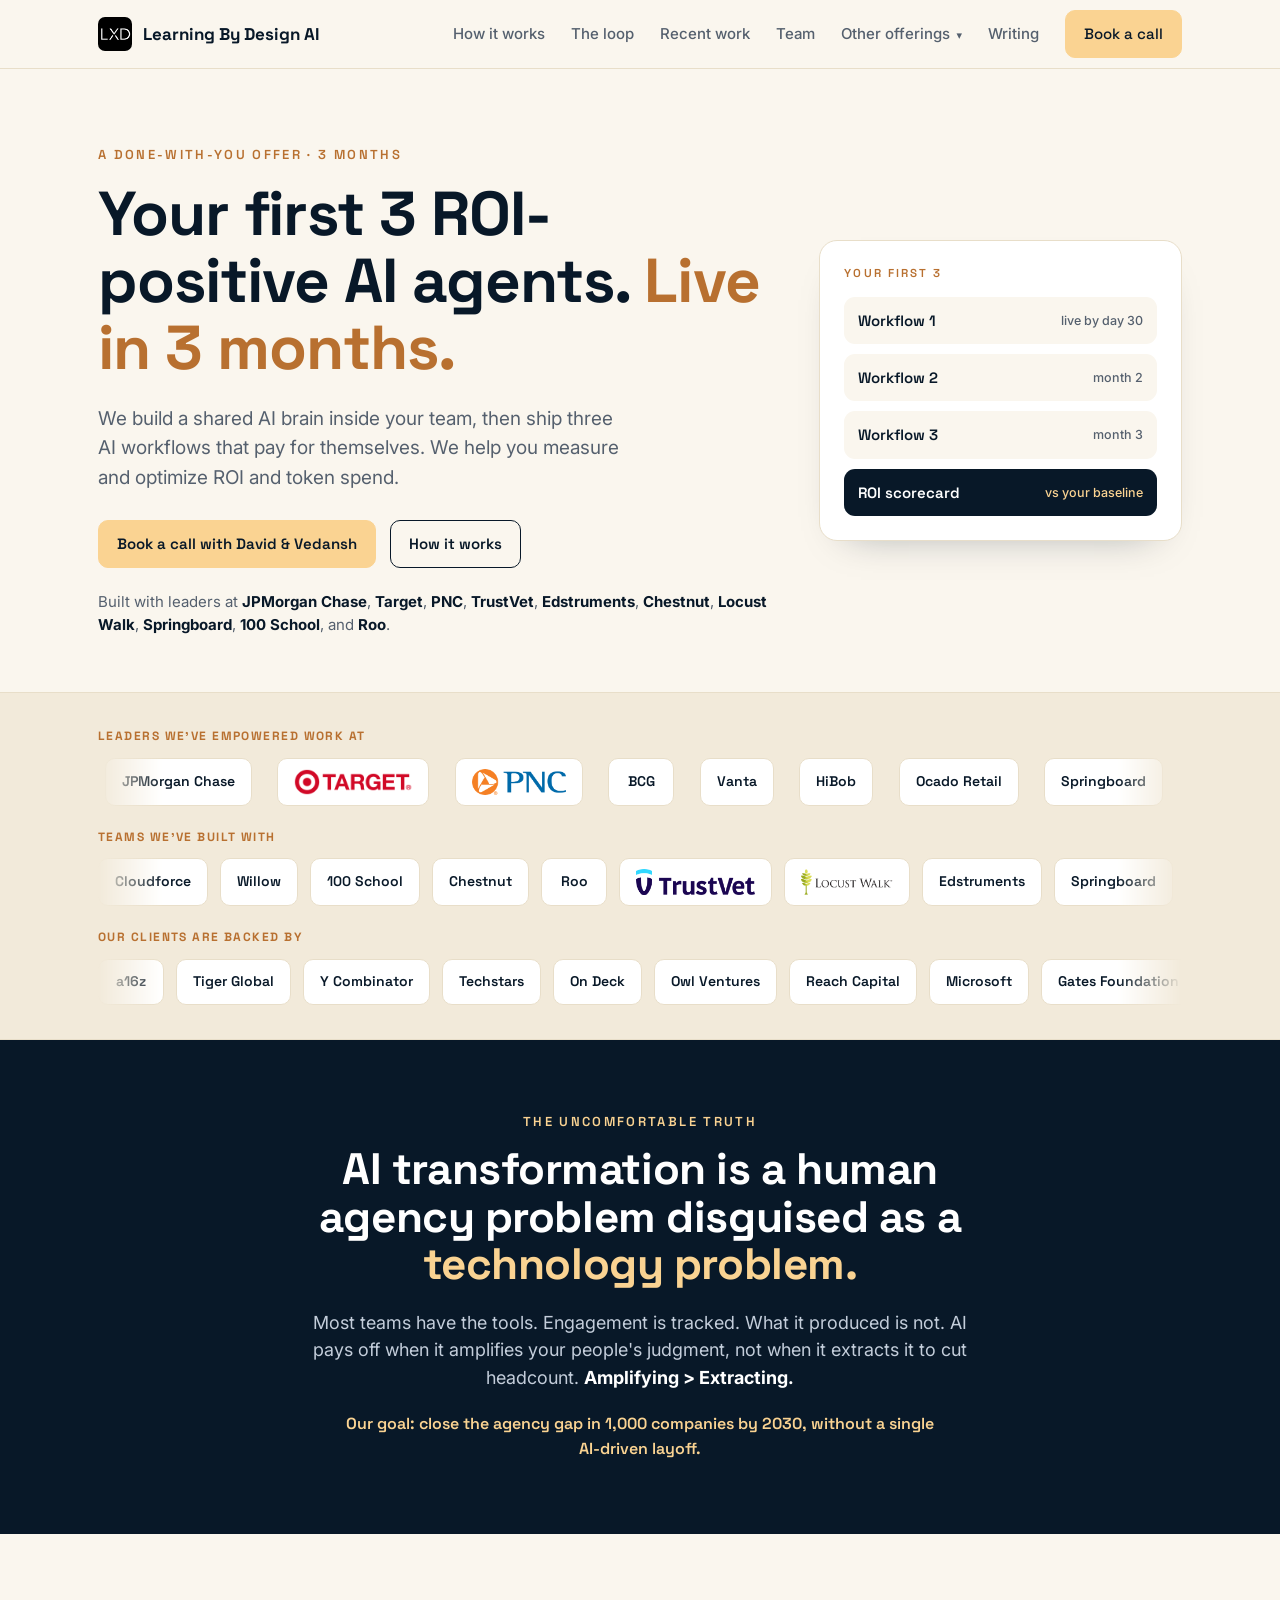
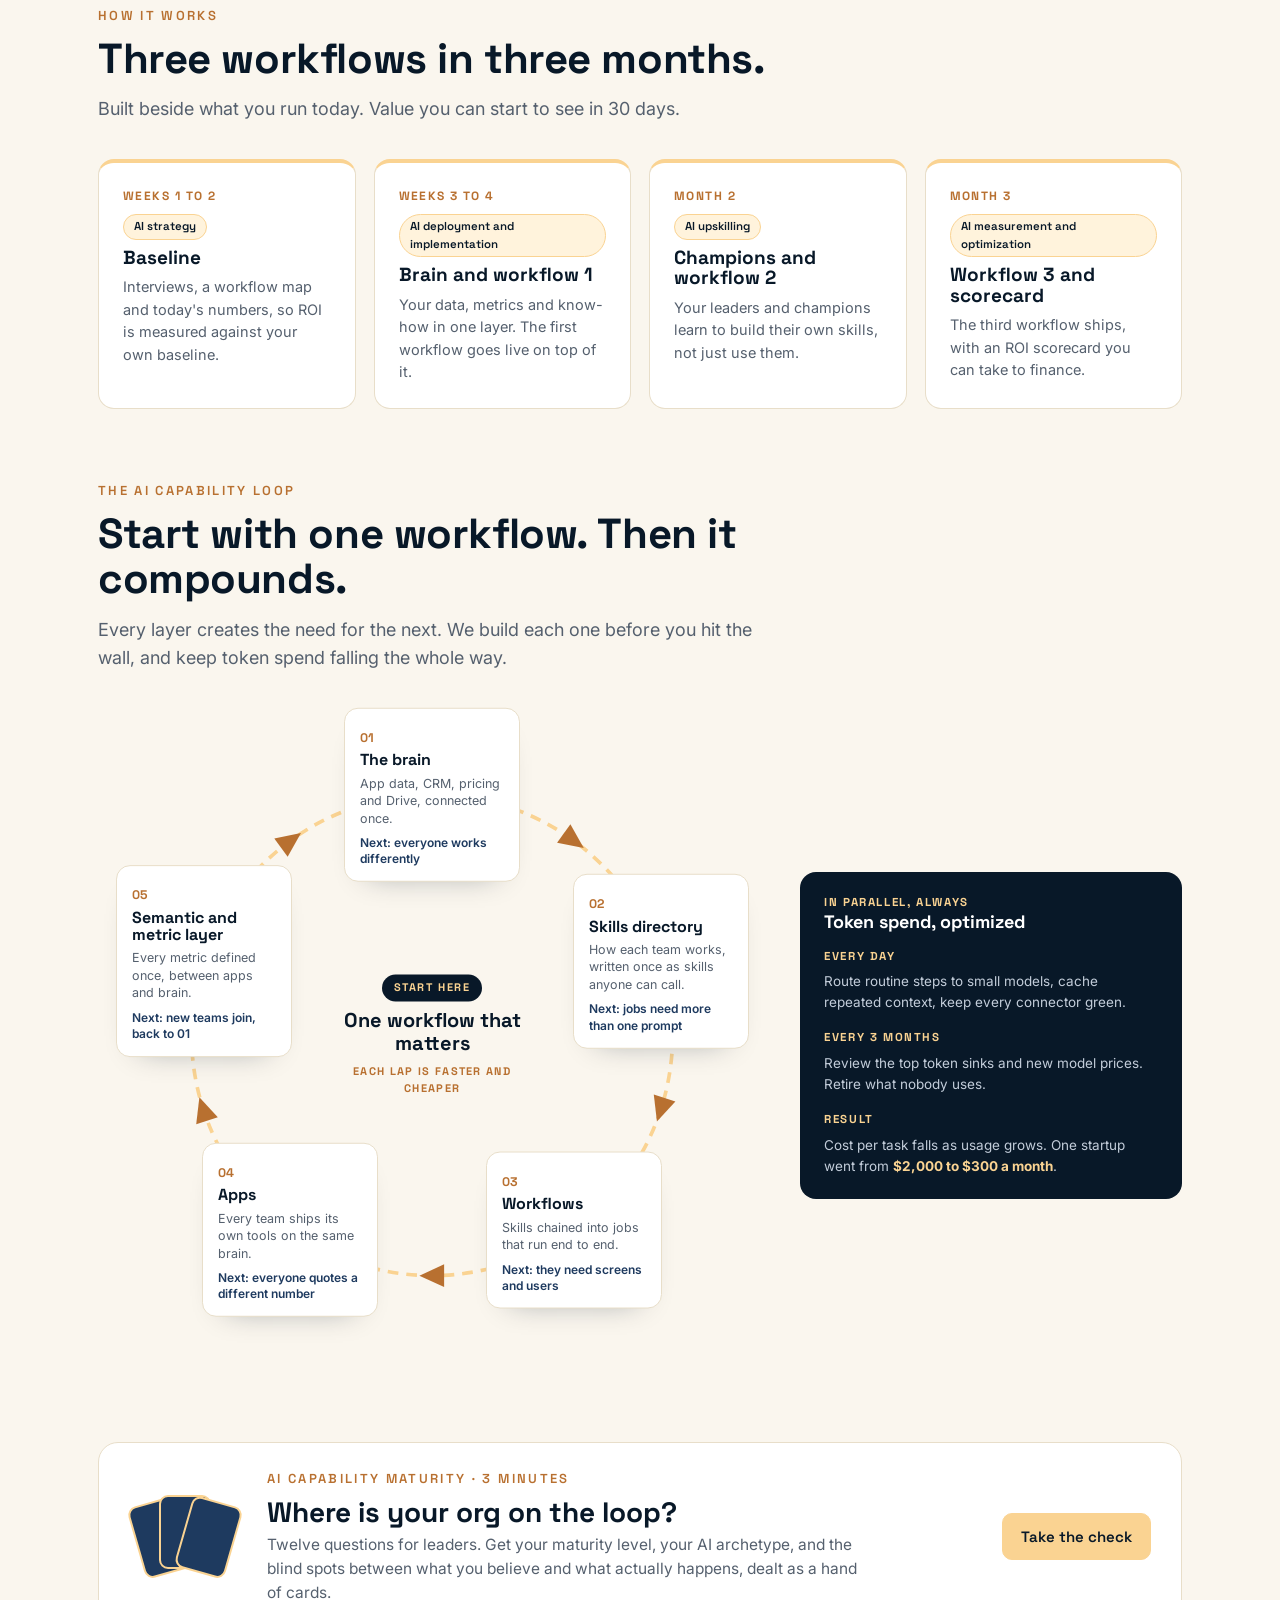
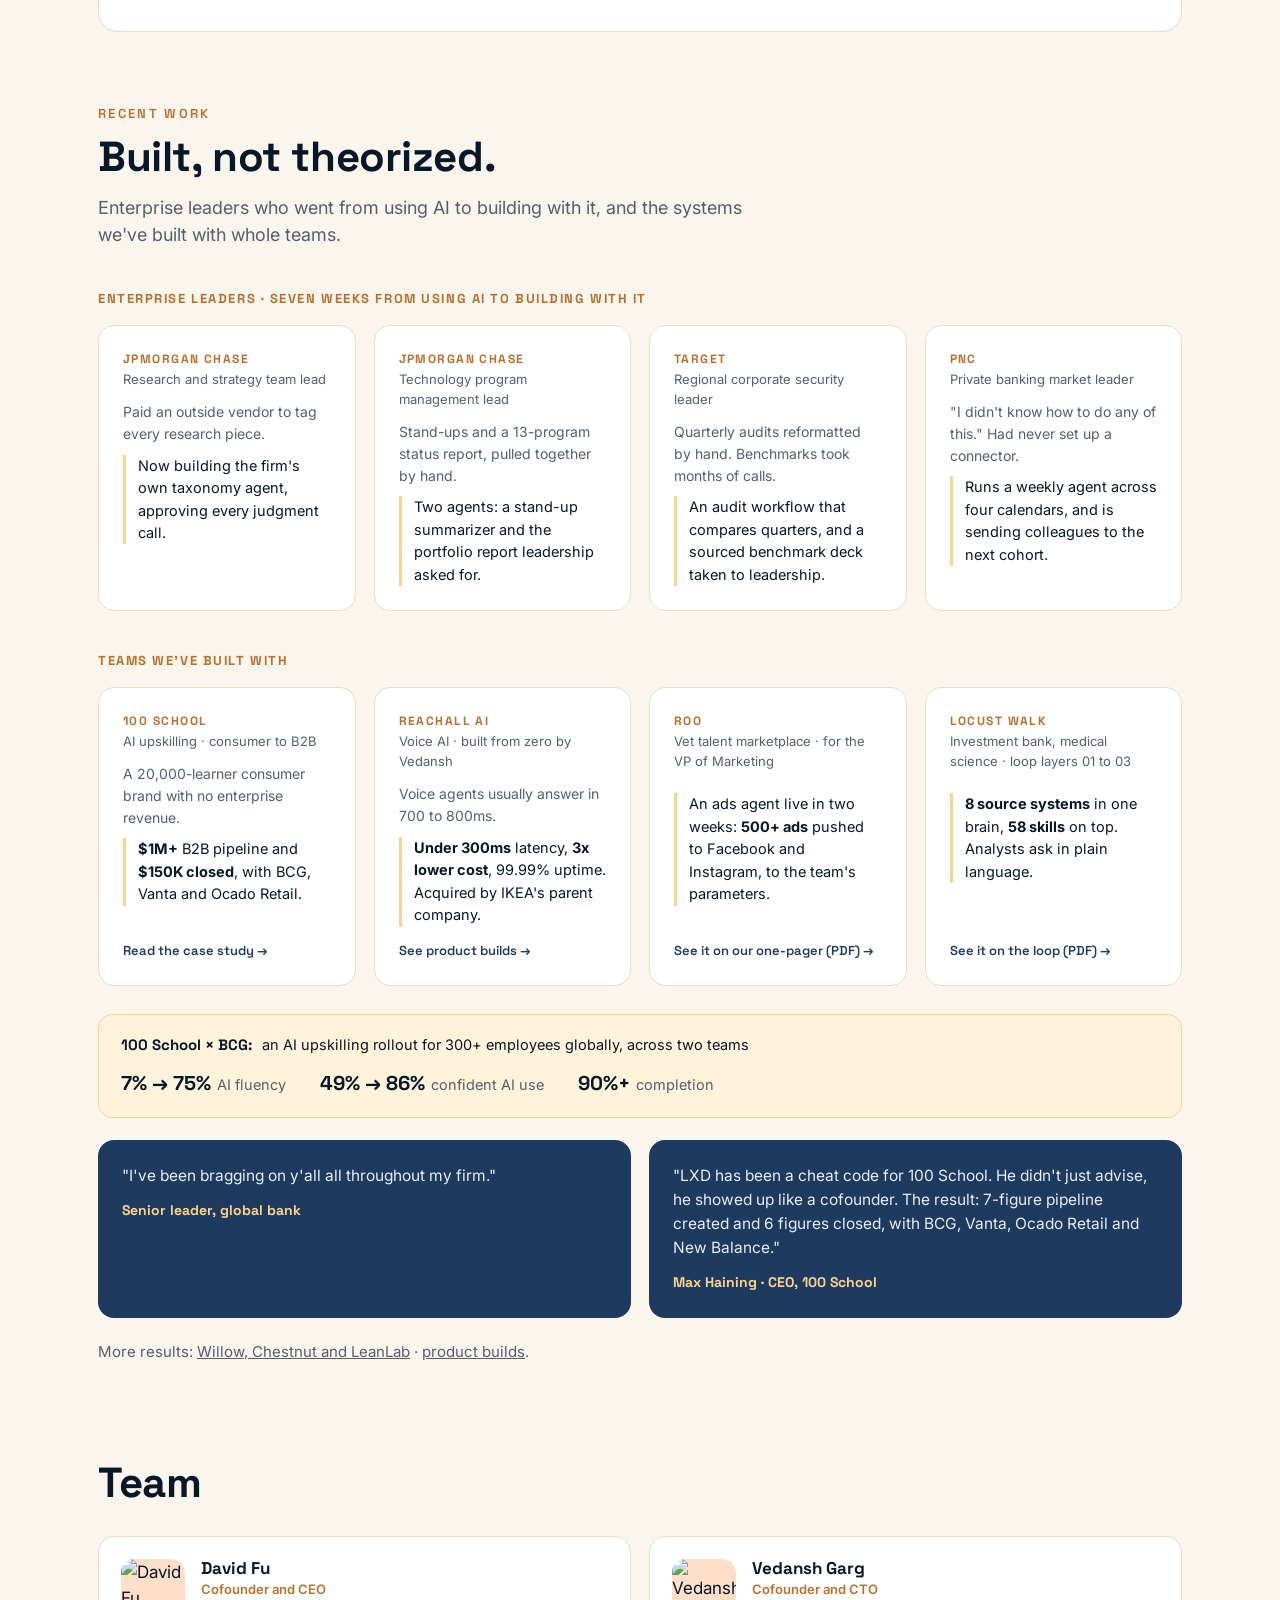
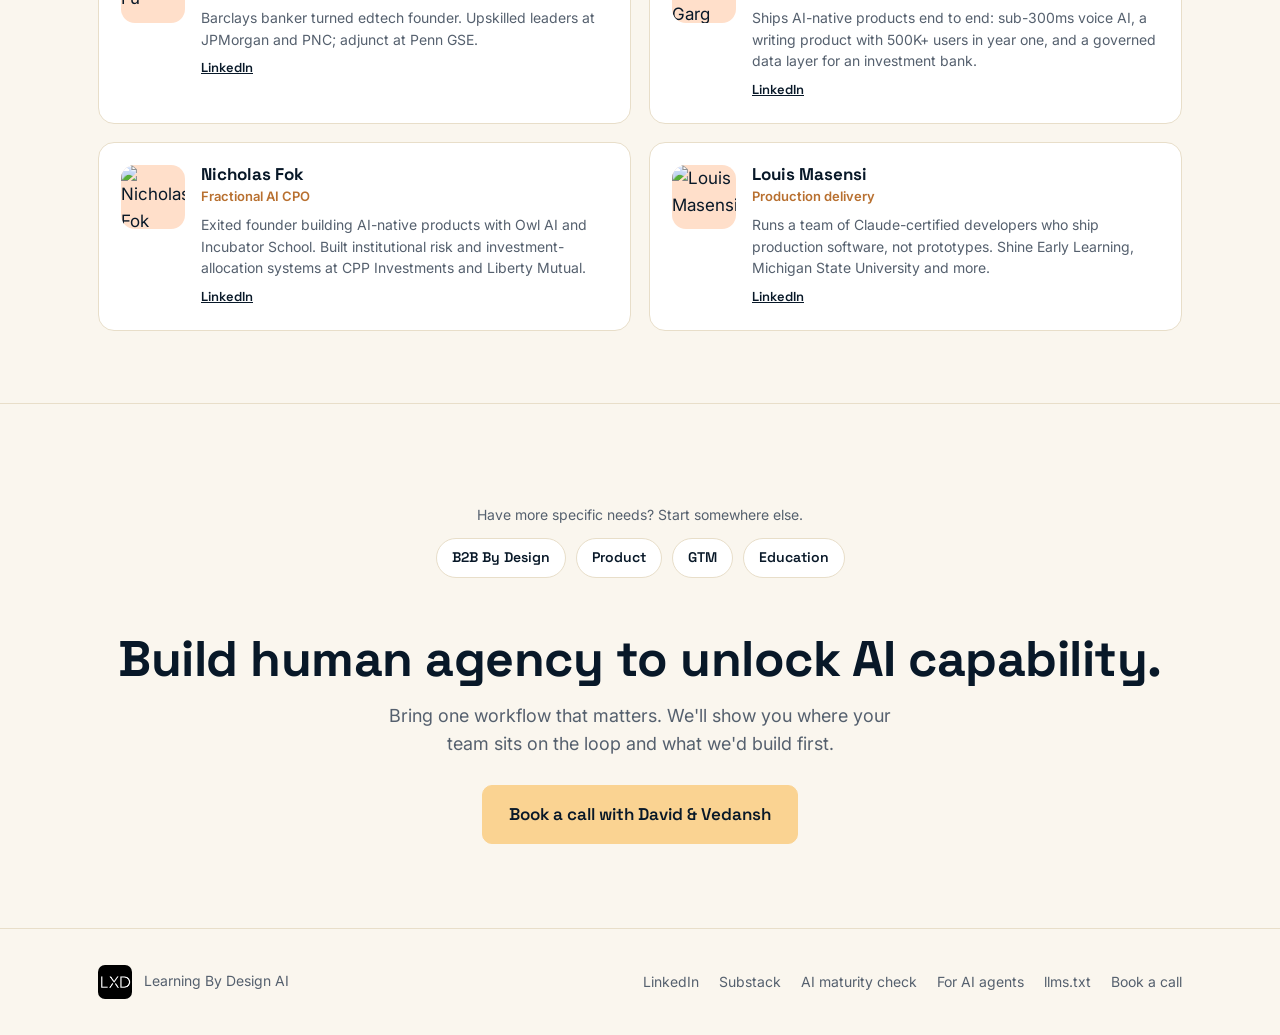
==== index.html @ 20da320b "Prototype: AI Capability Maturity check (/check) with card-deal results, homepage teaser, and agent " ====
<!DOCTYPE html>
<html lang="en">
<head>
<meta charset="UTF-8">
<script>document.documentElement.className+=' js'</script>
<!-- Google Tag Manager -->
<script>(function(w,d,s,l,i){w[l]=w[l]||[];w[l].push({'gtm.start':
new Date().getTime(),event:'gtm.js'});var f=d.getElementsByTagName(s)[0],
j=d.createElement(s),dl=l!='dataLayer'?'&l='+l:'';j.async=true;j.src=
'https://www.googletagmanager.com/gtm.js?id='+i+dl;f.parentNode.insertBefore(j,f);
})(window,document,'script','dataLayer','GTM-N28T7R3S');</script>
<!-- End Google Tag Manager -->
<meta name="viewport" content="width=device-width, initial-scale=1.0">
<title>Learning By Design AI · Your first 3 ROI-positive AI agents in 3 months</title>
<meta name="description" content="We build a shared AI brain inside your team, then ship three AI workflows that pay for themselves, and help you measure and optimize ROI and token spend. AI strategy, upskilling, deployment and measurement, done with you.">
<meta name="author" content="Learning By Design AI">
<link rel="canonical" href="https://learningbydesign.ai/">
<meta name="robots" content="index, follow">
<meta name="theme-color" content="#1E3A5F">

<meta property="og:type" content="website">
<meta property="og:site_name" content="Learning By Design AI">
<meta property="og:url" content="https://learningbydesign.ai/">
<meta property="og:title" content="Your first 3 ROI-positive AI agents. Live in 3 months.">
<meta property="og:description" content="We build a shared AI brain inside your team, then ship three AI workflows that pay for themselves, and help you measure and optimize ROI and token spend. AI strategy, upskilling, deployment and measurement, done with you.">
<meta property="og:image" content="https://learningbydesign.ai/assets/og-image.png">
<meta property="og:image:width" content="1200">
<meta property="og:image:height" content="630">
<meta name="twitter:card" content="summary_large_image">
<meta name="twitter:title" content="Your first 3 ROI-positive AI agents. Live in 3 months.">
<meta name="twitter:description" content="We build a shared AI brain inside your team, then ship three AI workflows that pay for themselves, and help you measure and optimize ROI and token spend. AI strategy, upskilling, deployment and measurement, done with you.">
<meta name="twitter:image" content="https://learningbydesign.ai/assets/og-image.png">

<link rel="icon" href="/assets/logos/lxd-mark-64.png" type="image/png">
<link rel="apple-touch-icon" href="/assets/logos/lxd-mark.png">
<link rel="alternate" type="text/markdown" href="/llms.txt" title="Learning By Design AI, summary for AI agents">

<script type="application/ld+json">
{
  "@context": "https://schema.org",
  "@graph": [
    {
      "@type": "Organization",
      "@id": "https://learningbydesign.ai/#org",
      "name": "Learning By Design AI",
      "alternateName": "LXD",
      "url": "https://learningbydesign.ai/",
      "logo": "https://learningbydesign.ai/assets/logos/lxd-mark.png",
      "description": "Learning By Design AI builds a shared AI brain inside your team, then ships AI agents and workflows that pay for themselves, measured against your own baseline. We work with leaders in financial services, education and edtech, and healthcare.",
      "founder": [{"@id": "https://learningbydesign.ai/#david"}, {"@id": "https://learningbydesign.ai/#vedansh"}],
      "sameAs": ["https://linkedin.com/company/learningxdesign", "https://learningbydesign.substack.com"]
    },
    {
      "@type": "Service",
      "name": "Your first 3 ROI-positive AI agents in 3 months",
      "provider": {"@id": "https://learningbydesign.ai/#org"},
      "serviceType": ["AI strategy", "AI upskilling", "AI deployment and implementation", "AI measurement and optimization"],
      "description": "A done-with-you engagement: a diagnostic and baseline, a shared AI brain, three AI agents or workflows in production, champions trained to build their own, and an ROI scorecard measured against your baseline.",
      "url": "https://learningbydesign.ai/#offer"
    },
    {
      "@type": "Person",
      "@id": "https://learningbydesign.ai/#david",
      "name": "David Fu",
      "jobTitle": "Cofounder and CEO",
      "worksFor": {"@id": "https://learningbydesign.ai/#org"},
      "sameAs": ["https://www.linkedin.com/in/davidthefu/"]
    },
    {
      "@type": "Person",
      "@id": "https://learningbydesign.ai/#vedansh",
      "name": "Vedansh Garg",
      "jobTitle": "Cofounder and CTO",
      "worksFor": {"@id": "https://learningbydesign.ai/#org"},
      "sameAs": ["https://www.linkedin.com/in/vedanshgarg/", "https://vedanshgarg.com"]
    }
  ]
}
</script>

<link rel="preconnect" href="https://fonts.googleapis.com">
<link rel="preconnect" href="https://fonts.gstatic.com" crossorigin>
<link href="https://fonts.googleapis.com/css2?family=Space+Grotesk:wght@400;500;600;700&family=Inter:wght@400;500;600;700&display=swap" rel="stylesheet">
<link rel="stylesheet" href="/css/lxd.css">
</head>
<body>
<noscript><iframe src="https://www.googletagmanager.com/ns.html?id=GTM-N28T7R3S"
height="0" width="0" style="display:none;visibility:hidden"></iframe></noscript>

<header>
  <div class="wrap nav">
    <a class="brand" href="#top"><img class="logo" src="/assets/logos/lxd-mark.png" alt="LXD" width="34" height="34"> Learning By Design AI</a>
    <nav class="nav-links" id="nav" aria-label="Main">
      <a href="#offer">How it works</a>
      <a href="#loop">The loop</a>
      <a href="#work">Recent work</a>
      <a href="#team">Team</a>
      <details class="dd">
        <summary>Other offerings</summary>
        <div class="dd-menu">
          <a href="/b2b">B2B By Design</a>
          <a href="/product">Product</a>
          <a href="/gtm">GTM</a>
          <a href="/education">Education</a>
        </div>
      </details>
      <a href="/blog.html">Writing</a>
      <a class="btn gold" href="https://cal.com/davidfu/30min" data-cta="nav">Book a call</a>
    </nav>
    <button class="menu-toggle" id="menuBtn" aria-label="Menu" aria-expanded="false"><span></span><span></span><span></span></button>
  </div>
</header>

<main id="top">

<!-- ======= HERO ======= -->
<section class="hero">
  <div class="wrap hero-grid">
    <div>
      <div class="eyebrow">A done-with-you offer · 3 months</div>
      <h1>Your first 3 ROI-positive AI agents. <span class="b">Live in 3 months.</span></h1>
      <p class="lede">We build a shared AI brain inside your team, then ship three AI workflows that pay for themselves. We help you measure and optimize ROI and token spend.</p>
      <div class="hero-cta">
        <a class="btn gold" href="https://cal.com/davidfu/30min" data-cta="hero">Book a call with David &amp; Vedansh</a>
        <a class="btn ghost" href="#offer">How it works</a>
      </div>
      <p class="trust">Built with leaders at <b>JPMorgan Chase</b>, <b>Target</b>, <b>PNC</b>, <b>TrustVet</b>, <b>Edstruments</b>, <b>Chestnut</b>, <b>Locust Walk</b>, <b>Springboard</b>, <b>100 School</b>, and <b>Roo</b>.</p>
    </div>
    <div class="scorecard" aria-label="What the 3 months deliver">
      <div class="eyebrow">Your first 3</div>
      <ol>
        <li>Workflow 1 <span>live by day 30</span></li>
        <li>Workflow 2 <span>month 2</span></li>
        <li>Workflow 3 <span>month 3</span></li>
        <li class="roi">ROI scorecard <span>vs your baseline</span></li>
      </ol>
    </div>
  </div>
</section>

<!-- ======= LOGOS (streamlined) ======= -->
<section class="logos" aria-label="Who we've worked with">
  <div class="wrap">
    <div class="logoband">
      <div class="lab">Leaders we've empowered work at</div>
      <div class="logorow marquee" style="--dur:26s">
        <div class="track">
          <div class="group">
            <span class="lchip" data-name="JPMorgan Chase"><img src="assets/logos/jpmorgan.svg" alt="JPMorgan Chase" onerror="this.style.display='none';this.parentNode.classList.add('noimg')"></span>
            <span class="lchip" data-name="Target"><img src="assets/logos/target.png" alt="Target" onerror="this.style.display='none';this.parentNode.classList.add('noimg')"></span>
            <span class="lchip" data-name="PNC"><img src="assets/logos/pnc.png" alt="PNC" onerror="this.style.display='none';this.parentNode.classList.add('noimg')"></span>
            <span class="lchip" data-name="BCG"><img src="assets/logos/bcg.webp" alt="BCG" onerror="this.style.display='none';this.parentNode.classList.add('noimg')"></span>
            <span class="lchip" data-name="Vanta"><img src="assets/logos/vanta.png" alt="Vanta" onerror="this.style.display='none';this.parentNode.classList.add('noimg')"></span>
            <span class="lchip" data-name="HiBob"><img src="assets/logos/hibob.png" alt="HiBob" onerror="this.style.display='none';this.parentNode.classList.add('noimg')"></span>
            <span class="lchip" data-name="Ocado Retail"><img src="assets/logos/ocado.png" alt="Ocado Retail" onerror="this.style.display='none';this.parentNode.classList.add('noimg')"></span>
            <span class="lchip" data-name="Springboard"><img src="assets/logos/springboard.png" alt="Springboard" onerror="this.style.display='none';this.parentNode.classList.add('noimg')"></span>
          </div>
          <div class="group" aria-hidden="true">
            <span class="lchip" data-name="JPMorgan Chase"><img loading="lazy" src="assets/logos/jpmorgan.svg" alt="JPMorgan Chase" onerror="this.style.display='none';this.parentNode.classList.add('noimg')"></span>
            <span class="lchip" data-name="Target"><img loading="lazy" src="assets/logos/target.png" alt="Target" onerror="this.style.display='none';this.parentNode.classList.add('noimg')"></span>
            <span class="lchip" data-name="PNC"><img loading="lazy" src="assets/logos/pnc.png" alt="PNC" onerror="this.style.display='none';this.parentNode.classList.add('noimg')"></span>
            <span class="lchip" data-name="BCG"><img loading="lazy" src="assets/logos/bcg.webp" alt="BCG" onerror="this.style.display='none';this.parentNode.classList.add('noimg')"></span>
            <span class="lchip" data-name="Vanta"><img loading="lazy" src="assets/logos/vanta.png" alt="Vanta" onerror="this.style.display='none';this.parentNode.classList.add('noimg')"></span>
            <span class="lchip" data-name="HiBob"><img loading="lazy" src="assets/logos/hibob.png" alt="HiBob" onerror="this.style.display='none';this.parentNode.classList.add('noimg')"></span>
            <span class="lchip" data-name="Ocado Retail"><img loading="lazy" src="assets/logos/ocado.png" alt="Ocado Retail" onerror="this.style.display='none';this.parentNode.classList.add('noimg')"></span>
            <span class="lchip" data-name="Springboard"><img loading="lazy" src="assets/logos/springboard.png" alt="Springboard" onerror="this.style.display='none';this.parentNode.classList.add('noimg')"></span>
          </div>
        </div>
      </div>
    </div>
    <div class="logoband">
      <div class="lab">Teams we've built with</div>
      <div class="logorow marquee" style="--dur:58s">
        <div class="track">
          <div class="group">
            <span class="lchip" data-name="Cloudforce"><img src="assets/logos/cloudforce.png" alt="Cloudforce" onerror="this.style.display='none';this.parentNode.classList.add('noimg')"></span>
            <span class="lchip" data-name="Willow"><img src="assets/logos/willow.png" alt="Willow Education" onerror="this.style.display='none';this.parentNode.classList.add('noimg')"></span>
            <span class="lchip" data-name="100 School"><img src="assets/logos/100-school.png" alt="100 School" onerror="this.style.display='none';this.parentNode.classList.add('noimg')"></span>
            <span class="lchip inv" data-name="Chestnut"><img src="assets/logos/chestnut.png" alt="Chestnut" onerror="this.style.display='none';this.parentNode.classList.add('noimg')"></span>
            <span class="lchip" data-name="Roo"><img src="assets/logos/roo.png" alt="Roo" onerror="this.style.display='none';this.parentNode.classList.add('noimg')"></span>
            <span class="lchip" data-name="TrustVet"><img src="assets/logos/trustvet.png" alt="TrustVet" onerror="this.style.display='none';this.parentNode.classList.add('noimg')"></span>
            <span class="lchip" data-name="Locust Walk"><img src="assets/logos/locust-walk.png" alt="Locust Walk" onerror="this.style.display='none';this.parentNode.classList.add('noimg')"></span>
            <span class="lchip" data-name="Edstruments"><img src="assets/logos/edstruments.png" alt="Edstruments" onerror="this.style.display='none';this.parentNode.classList.add('noimg')"></span>
            <span class="lchip" data-name="Springboard"><img src="assets/logos/springboard.png" alt="Springboard" onerror="this.style.display='none';this.parentNode.classList.add('noimg')"></span>
            <span class="lchip" data-name="General Assembly"><img src="assets/logos/general-assembly.png" alt="General Assembly" onerror="this.style.display='none';this.parentNode.classList.add('noimg')"></span>
            <span class="lchip" data-name="Reforge"><img src="assets/logos/reforge.png" alt="Reforge" onerror="this.style.display='none';this.parentNode.classList.add('noimg')"></span>
            <span class="lchip" data-name="JFF"><img src="assets/logos/jff.png" alt="Jobs for the Future" onerror="this.style.display='none';this.parentNode.classList.add('noimg')"></span>
            <span class="lchip" data-name="Imagine Worldwide"><img src="assets/logos/imagine-worldwide.png" alt="Imagine Worldwide" onerror="this.style.display='none';this.parentNode.classList.add('noimg')"></span>
            <span class="lchip" data-name="Mindset Copilot"><img src="assets/logos/mindset-copilot.png" alt="Mindset Copilot" onerror="this.style.display='none';this.parentNode.classList.add('noimg')"></span>
            <span class="lchip" data-name="Diffusion Venture Studio"><img src="assets/logos/diffusion.png" alt="Diffusion Venture Studio" onerror="this.style.display='none';this.parentNode.classList.add('noimg')"></span>
            <span class="lchip" data-name="Promise Venture Studio"><img src="assets/logos/promise-venture-studio.png" alt="Promise Venture Studio" onerror="this.style.display='none';this.parentNode.classList.add('noimg')"></span>
            <span class="lchip" data-name="Shine Early Learning"><img src="assets/logos/shine.png" alt="Shine Early Learning" onerror="this.style.display='none';this.parentNode.classList.add('noimg')"></span>
            <span class="lchip" data-name="Penn GSE"><img src="assets/logos/penn-gse.png" alt="Penn GSE" onerror="this.style.display='none';this.parentNode.classList.add('noimg')"></span>
          </div>
          <div class="group" aria-hidden="true">
            <span class="lchip" data-name="Cloudforce"><img loading="lazy" src="assets/logos/cloudforce.png" alt="Cloudforce" onerror="this.style.display='none';this.parentNode.classList.add('noimg')"></span>
            <span class="lchip" data-name="Willow"><img loading="lazy" src="assets/logos/willow.png" alt="Willow Education" onerror="this.style.display='none';this.parentNode.classList.add('noimg')"></span>
            <span class="lchip" data-name="100 School"><img loading="lazy" src="assets/logos/100-school.png" alt="100 School" onerror="this.style.display='none';this.parentNode.classList.add('noimg')"></span>
            <span class="lchip inv" data-name="Chestnut"><img loading="lazy" src="assets/logos/chestnut.png" alt="Chestnut" onerror="this.style.display='none';this.parentNode.classList.add('noimg')"></span>
            <span class="lchip" data-name="Roo"><img loading="lazy" src="assets/logos/roo.png" alt="Roo" onerror="this.style.display='none';this.parentNode.classList.add('noimg')"></span>
            <span class="lchip" data-name="TrustVet"><img loading="lazy" src="assets/logos/trustvet.png" alt="TrustVet" onerror="this.style.display='none';this.parentNode.classList.add('noimg')"></span>
            <span class="lchip" data-name="Locust Walk"><img loading="lazy" src="assets/logos/locust-walk.png" alt="Locust Walk" onerror="this.style.display='none';this.parentNode.classList.add('noimg')"></span>
            <span class="lchip" data-name="Edstruments"><img loading="lazy" src="assets/logos/edstruments.png" alt="Edstruments" onerror="this.style.display='none';this.parentNode.classList.add('noimg')"></span>
            <span class="lchip" data-name="Springboard"><img loading="lazy" src="assets/logos/springboard.png" alt="Springboard" onerror="this.style.display='none';this.parentNode.classList.add('noimg')"></span>
            <span class="lchip" data-name="General Assembly"><img loading="lazy" src="assets/logos/general-assembly.png" alt="General Assembly" onerror="this.style.display='none';this.parentNode.classList.add('noimg')"></span>
            <span class="lchip" data-name="Reforge"><img loading="lazy" src="assets/logos/reforge.png" alt="Reforge" onerror="this.style.display='none';this.parentNode.classList.add('noimg')"></span>
            <span class="lchip" data-name="JFF"><img loading="lazy" src="assets/logos/jff.png" alt="Jobs for the Future" onerror="this.style.display='none';this.parentNode.classList.add('noimg')"></span>
            <span class="lchip" data-name="Imagine Worldwide"><img loading="lazy" src="assets/logos/imagine-worldwide.png" alt="Imagine Worldwide" onerror="this.style.display='none';this.parentNode.classList.add('noimg')"></span>
            <span class="lchip" data-name="Mindset Copilot"><img loading="lazy" src="assets/logos/mindset-copilot.png" alt="Mindset Copilot" onerror="this.style.display='none';this.parentNode.classList.add('noimg')"></span>
            <span class="lchip" data-name="Diffusion Venture Studio"><img loading="lazy" src="assets/logos/diffusion.png" alt="Diffusion Venture Studio" onerror="this.style.display='none';this.parentNode.classList.add('noimg')"></span>
            <span class="lchip" data-name="Promise Venture Studio"><img loading="lazy" src="assets/logos/promise-venture-studio.png" alt="Promise Venture Studio" onerror="this.style.display='none';this.parentNode.classList.add('noimg')"></span>
            <span class="lchip" data-name="Shine Early Learning"><img loading="lazy" src="assets/logos/shine.png" alt="Shine Early Learning" onerror="this.style.display='none';this.parentNode.classList.add('noimg')"></span>
            <span class="lchip" data-name="Penn GSE"><img loading="lazy" src="assets/logos/penn-gse.png" alt="Penn GSE" onerror="this.style.display='none';this.parentNode.classList.add('noimg')"></span>
          </div>
        </div>
      </div>
    </div>
    <div class="logoband">
      <div class="lab">Our clients are backed by</div>
      <div class="logorow marquee" style="--dur:35s">
        <div class="track">
          <div class="group">
            <span class="lchip" data-name="a16z"><img src="assets/logos/a16z.png" alt="a16z" onerror="this.style.display='none';this.parentNode.classList.add('noimg')"></span>
            <span class="lchip" data-name="Tiger Global"><img src="assets/logos/tiger-global.png" alt="Tiger Global" onerror="this.style.display='none';this.parentNode.classList.add('noimg')"></span>
            <span class="lchip inv" data-name="Y Combinator"><img src="assets/logos/y-combinator.svg" alt="Y Combinator" onerror="this.style.display='none';this.parentNode.classList.add('noimg')"></span>
            <span class="lchip" data-name="Techstars"><img src="assets/logos/techstars.svg" alt="Techstars" onerror="this.style.display='none';this.parentNode.classList.add('noimg')"></span>
            <span class="lchip" data-name="On Deck"><img src="assets/logos/on-deck.svg" alt="On Deck" onerror="this.style.display='none';this.parentNode.classList.add('noimg')"></span>
            <span class="lchip" data-name="Owl Ventures"><img src="assets/logos/owl-ventures.webp" alt="Owl Ventures" onerror="this.style.display='none';this.parentNode.classList.add('noimg')"></span>
            <span class="lchip" data-name="Reach Capital"><img src="assets/logos/reach-capital.png" alt="Reach Capital" onerror="this.style.display='none';this.parentNode.classList.add('noimg')"></span>
            <span class="lchip" data-name="Microsoft"><img src="assets/logos/microsoft.svg" alt="Microsoft" onerror="this.style.display='none';this.parentNode.classList.add('noimg')"></span>
            <span class="lchip" data-name="Gates Foundation"><img src="assets/logos/gates-foundation.png" alt="Gates Foundation" onerror="this.style.display='none';this.parentNode.classList.add('noimg')"></span>
            <span class="lchip" data-name="Walton"><img src="assets/logos/walton.svg" alt="Walton" onerror="this.style.display='none';this.parentNode.classList.add('noimg')"></span>
            <span class="lchip" data-name="MSDF"><img src="assets/logos/msdf.svg" alt="MSDF" onerror="this.style.display='none';this.parentNode.classList.add('noimg')"></span>
          </div>
          <div class="group" aria-hidden="true">
            <span class="lchip" data-name="a16z"><img loading="lazy" src="assets/logos/a16z.png" alt="a16z" onerror="this.style.display='none';this.parentNode.classList.add('noimg')"></span>
            <span class="lchip" data-name="Tiger Global"><img loading="lazy" src="assets/logos/tiger-global.png" alt="Tiger Global" onerror="this.style.display='none';this.parentNode.classList.add('noimg')"></span>
            <span class="lchip inv" data-name="Y Combinator"><img loading="lazy" src="assets/logos/y-combinator.svg" alt="Y Combinator" onerror="this.style.display='none';this.parentNode.classList.add('noimg')"></span>
            <span class="lchip" data-name="Techstars"><img loading="lazy" src="assets/logos/techstars.svg" alt="Techstars" onerror="this.style.display='none';this.parentNode.classList.add('noimg')"></span>
            <span class="lchip" data-name="On Deck"><img loading="lazy" src="assets/logos/on-deck.svg" alt="On Deck" onerror="this.style.display='none';this.parentNode.classList.add('noimg')"></span>
            <span class="lchip" data-name="Owl Ventures"><img loading="lazy" src="assets/logos/owl-ventures.webp" alt="Owl Ventures" onerror="this.style.display='none';this.parentNode.classList.add('noimg')"></span>
            <span class="lchip" data-name="Reach Capital"><img loading="lazy" src="assets/logos/reach-capital.png" alt="Reach Capital" onerror="this.style.display='none';this.parentNode.classList.add('noimg')"></span>
            <span class="lchip" data-name="Microsoft"><img loading="lazy" src="assets/logos/microsoft.svg" alt="Microsoft" onerror="this.style.display='none';this.parentNode.classList.add('noimg')"></span>
            <span class="lchip" data-name="Gates Foundation"><img loading="lazy" src="assets/logos/gates-foundation.png" alt="Gates Foundation" onerror="this.style.display='none';this.parentNode.classList.add('noimg')"></span>
            <span class="lchip" data-name="Walton"><img loading="lazy" src="assets/logos/walton.svg" alt="Walton" onerror="this.style.display='none';this.parentNode.classList.add('noimg')"></span>
            <span class="lchip" data-name="MSDF"><img loading="lazy" src="assets/logos/msdf.svg" alt="MSDF" onerror="this.style.display='none';this.parentNode.classList.add('noimg')"></span>
          </div>
        </div>
      </div>
    </div>
  </div>
</section>

<!-- ======= PREVIOUS LOGO SECTION (Claude SMB Trainer version), kept for reference =======
<section class="logos">
  <div class="wrap">
    <div class="sec-head reveal">
      <div class="eyebrow">Track record</div>
      <h2>The company we keep.</h2>
    </div>
    <div class="logoband reveal">
      <div class="lab">Clients we've worked with</div>
      <div class="logorow">
        <span class="lchip" data-name="General Assembly"><img src="assets/logos/general-assembly.png" alt="General Assembly" onerror="this.style.display='none';this.parentNode.classList.add('noimg')"></span><span class="lchip" data-name="Springboard"><img src="assets/logos/springboard.png" alt="Springboard" onerror="this.style.display='none';this.parentNode.classList.add('noimg')"></span><span class="lchip" data-name="Cloudforce"><img src="assets/logos/cloudforce.png" alt="Cloudforce" onerror="this.style.display='none';this.parentNode.classList.add('noimg')"></span>
        <span class="lchip" data-name="100 School"><img src="assets/logos/100-school.png" alt="100 School" onerror="this.style.display='none';this.parentNode.classList.add('noimg')"></span><span class="lchip" data-name="Reforge"><img src="assets/logos/reforge.png" alt="Reforge" onerror="this.style.display='none';this.parentNode.classList.add('noimg')"></span><span class="lchip dark" data-name="African Leadership Group"><img src="assets/logos/alx.png" alt="African Leadership Group" onerror="this.style.display='none';this.parentNode.classList.add('noimg')"></span>
        <span class="lchip" data-name="Willow"><img src="assets/logos/willow.png" alt="Willow" onerror="this.style.display='none';this.parentNode.classList.add('noimg')"></span><span class="lchip" data-name="Quizizz"><img src="assets/logos/quizizz.svg" alt="Quizizz" onerror="this.style.display='none';this.parentNode.classList.add('noimg')"></span><span class="lchip" data-name="Penn GSE"><img src="assets/logos/penn-gse.png" alt="Penn GSE" onerror="this.style.display='none';this.parentNode.classList.add('noimg')"></span>
        <span class="lchip" data-name="Shine Early Learning"><img src="assets/logos/shine.png" alt="Shine Early Learning" onerror="this.style.display='none';this.parentNode.classList.add('noimg')"></span><span class="lchip" data-name="Promise Venture Studio"><img src="assets/logos/promise-venture-studio.png" alt="Promise Venture Studio" onerror="this.style.display='none';this.parentNode.classList.add('noimg')"></span><span class="lchip" data-name="Diffusion Venture Studio"><img src="assets/logos/diffusion.png" alt="Diffusion Venture Studio" onerror="this.style.display='none';this.parentNode.classList.add('noimg')"></span>
        <span class="lchip" data-name="Mindset Copilot"><img src="assets/logos/mindset-copilot.png" alt="Mindset Copilot" onerror="this.style.display='none';this.parentNode.classList.add('noimg')"></span>
      </div>
    </div>
    <div class="logoband reveal">
      <div class="lab">We've upskilled leaders in product &amp; AI from</div>
      <div class="logorow">
        <span class="lchip" data-name="Google"><img src="assets/logos/google.svg" alt="Google" onerror="this.style.display='none';this.parentNode.classList.add('noimg')"></span><span class="lchip" data-name="Handshake"><img src="assets/logos/handshake.svg" alt="Handshake" onerror="this.style.display='none';this.parentNode.classList.add('noimg')"></span><span class="lchip" data-name="JPMorgan"><img src="assets/logos/jpmorgan.svg" alt="JPMorgan" onerror="this.style.display='none';this.parentNode.classList.add('noimg')"></span>
        <span class="lchip" data-name="BCG"><img src="assets/logos/bcg.webp" alt="BCG" onerror="this.style.display='none';this.parentNode.classList.add('noimg')"></span><span class="lchip" data-name="Vanta"><img src="assets/logos/vanta.png" alt="Vanta" onerror="this.style.display='none';this.parentNode.classList.add('noimg')"></span><span class="lchip" data-name="Ocado Retail"><img src="assets/logos/ocado.png" alt="Ocado Retail" onerror="this.style.display='none';this.parentNode.classList.add('noimg')"></span><span class="lchip" data-name="HiBob"><img src="assets/logos/hibob.png" alt="HiBob" onerror="this.style.display='none';this.parentNode.classList.add('noimg')"></span>
        <span class="lchip" data-name="Disney"><img src="assets/logos/disney.svg" alt="Disney" onerror="this.style.display='none';this.parentNode.classList.add('noimg')"></span>
      </div>
    </div>
    <div class="logoband reveal">
      <div class="lab">Our clients are backed by</div>
      <div class="logorow">
        <span class="lchip" data-name="a16z"><img src="assets/logos/a16z.png" alt="a16z" onerror="this.style.display='none';this.parentNode.classList.add('noimg')"></span><span class="lchip" data-name="Tiger Global"><img src="assets/logos/tiger-global.png" alt="Tiger Global" onerror="this.style.display='none';this.parentNode.classList.add('noimg')"></span><span class="lchip dark" data-name="Y Combinator"><img src="assets/logos/y-combinator.svg" alt="Y Combinator" onerror="this.style.display='none';this.parentNode.classList.add('noimg')"></span>
        <span class="lchip" data-name="Techstars"><img src="assets/logos/techstars.svg" alt="Techstars" onerror="this.style.display='none';this.parentNode.classList.add('noimg')"></span><span class="lchip" data-name="On Deck"><img src="assets/logos/on-deck.svg" alt="On Deck" onerror="this.style.display='none';this.parentNode.classList.add('noimg')"></span><span class="lchip" data-name="Owl Ventures"><img src="assets/logos/owl-ventures.webp" alt="Owl Ventures" onerror="this.style.display='none';this.parentNode.classList.add('noimg')"></span>
        <span class="lchip" data-name="Reach Capital"><img src="assets/logos/reach-capital.png" alt="Reach Capital" onerror="this.style.display='none';this.parentNode.classList.add('noimg')"></span><span class="lchip" data-name="Microsoft"><img src="assets/logos/microsoft.svg" alt="Microsoft" onerror="this.style.display='none';this.parentNode.classList.add('noimg')"></span><span class="lchip" data-name="Gates Foundation"><img src="assets/logos/gates-foundation.png" alt="Gates Foundation" onerror="this.style.display='none';this.parentNode.classList.add('noimg')"></span>
        <span class="lchip" data-name="Walton"><img src="assets/logos/walton.svg" alt="Walton" onerror="this.style.display='none';this.parentNode.classList.add('noimg')"></span><span class="lchip" data-name="MSDF"><img src="assets/logos/msdf.svg" alt="MSDF" onerror="this.style.display='none';this.parentNode.classList.add('noimg')"></span>
      </div>
    </div>
    <div class="logoband reveal">
      <div class="lab">Leaders we've upskilled with AI come from<span class="sub">education · startup &amp; investing nonprofits · networks · small &amp; medium businesses</span></div>
      <div class="logorow">
        <span class="lchip" data-name="Johns Hopkins"><img src="assets/logos/johns-hopkins.png" alt="Johns Hopkins" onerror="this.style.display='none';this.parentNode.classList.add('noimg')"></span><span class="lchip" data-name="Ward Infinity"><img src="assets/logos/ward-infinity.jpg" alt="Ward Infinity" onerror="this.style.display='none';this.parentNode.classList.add('noimg')"></span><span class="lchip" data-name="Penn GSE"><img src="assets/logos/penn-gse.png" alt="Penn GSE" onerror="this.style.display='none';this.parentNode.classList.add('noimg')"></span>
        <span class="lchip" data-name="Imagine Worldwide"><img src="assets/logos/imagine-worldwide.png" alt="Imagine Worldwide" onerror="this.style.display='none';this.parentNode.classList.add('noimg')"></span><span class="lchip" data-name="Coherent Math"><img src="assets/logos/coherent-math.png" alt="Coherent Math" onerror="this.style.display='none';this.parentNode.classList.add('noimg')"></span><span class="lchip" data-name="XtraMath"><img src="assets/logos/xtramath.png" alt="XtraMath" onerror="this.style.display='none';this.parentNode.classList.add('noimg')"></span>
        <span class="lchip inv" data-name="School Harbor"><img src="assets/logos/school-harbor.png" alt="School Harbor" onerror="this.style.display='none';this.parentNode.classList.add('noimg')"></span><span class="lchip" data-name="Kids Grit"><img src="assets/logos/kids-grit.png" alt="Kids Grit" onerror="this.style.display='none';this.parentNode.classList.add('noimg')"></span><span class="lchip inv" data-name="Chestnut"><img src="assets/logos/chestnut.png" alt="Chestnut" onerror="this.style.display='none';this.parentNode.classList.add('noimg')"></span>
        <span class="lchip inv" data-name="Harbinger Lane"><img src="assets/logos/harbinger-lane.png" alt="Harbinger Lane" onerror="this.style.display='none';this.parentNode.classList.add('noimg')"></span><span class="lchip" data-name="Started"><img src="assets/logos/started.png" alt="Started" onerror="this.style.display='none';this.parentNode.classList.add('noimg')"></span><span class="lchip inv" data-name="StartEd"><img src="assets/logos/started-etw.png" alt="StartEd" onerror="this.style.display='none';this.parentNode.classList.add('noimg')"></span>
        <span class="lchip" data-name="Evergreen Education AI"><img src="assets/logos/evergreen-education-ai.png" alt="Evergreen Education AI" onerror="this.style.display='none';this.parentNode.classList.add('noimg')"></span><span class="lchip" data-name="Promise Venture Studio"><img src="assets/logos/promise-venture-studio.png" alt="Promise Venture Studio" onerror="this.style.display='none';this.parentNode.classList.add('noimg')"></span><span class="lchip" data-name="Transcend Network"><img src="assets/logos/transcend-network.png" alt="Transcend Network" onerror="this.style.display='none';this.parentNode.classList.add('noimg')"></span>
        <span class="lchip inv" data-name="Angel Squad"><img src="assets/logos/angel-squad.png" alt="Angel Squad" onerror="this.style.display='none';this.parentNode.classList.add('noimg')"></span><span class="lchip" data-name="FOHE"><img src="assets/logos/fohe.png" alt="FOHE" onerror="this.style.display='none';this.parentNode.classList.add('noimg')"></span>
        <span class="lchip" data-name="Springboard"><img src="assets/logos/springboard.png" alt="Springboard" onerror="this.style.display='none';this.parentNode.classList.add('noimg')"></span><span class="lchip" data-name="100 School"><img src="assets/logos/100-school.png" alt="100 School" onerror="this.style.display='none';this.parentNode.classList.add('noimg')"></span><span class="lchip" data-name="Instituto Sol"><img src="assets/logos/instituto-sol.png" alt="Instituto Sol" onerror="this.style.display='none';this.parentNode.classList.add('noimg')"></span>
        <span class="lchip" data-name="Programadores do Amanhã"><img src="assets/logos/programadores-do-amanha.png" alt="Programadores do Amanhã" onerror="this.style.display='none';this.parentNode.classList.add('noimg')"></span><span class="lchip" data-name="Devsnest"><img src="assets/logos/devsnest.png" alt="Devsnest" onerror="this.style.display='none';this.parentNode.classList.add('noimg')"></span>
      </div>
    </div>
  </div>
</section>
======= END PREVIOUS LOGO SECTION ======= -->

<!-- ======= THE UNCOMFORTABLE TRUTH ======= -->
<section class="band-dark">
  <div class="wrap reveal">
    <div class="eyebrow">The uncomfortable truth</div>
    <h2>AI transformation is a human agency problem disguised as a <span class="g">technology problem.</span></h2>
    <p>Most teams have the tools. Engagement is tracked. What it produced is not. AI pays off when it amplifies your people's judgment, not when it extracts it to cut headcount. <b>Amplifying &gt; Extracting.</b></p>
    <p class="goal">Our goal: close the agency gap in 1,000 companies by 2030, without a single AI-driven layoff.</p>
  </div>
</section>

<!-- ======= HOW IT WORKS ======= -->
<section id="offer">
  <div class="wrap">
    <div class="sec-head reveal">
      <div class="eyebrow">How it works</div>
      <h2>Three workflows in three months.</h2>
      <p>Built beside what you run today. Value you can start to see in 30 days.</p>
    </div>
    <div class="cards four">
      <article class="card step reveal">
        <div class="k">Weeks 1 to 2</div>
        <span class="tag">AI strategy</span>
        <h3>Baseline</h3>
        <p>Interviews, a workflow map and today's numbers, so ROI is measured against your own baseline.</p>
      </article>
      <article class="card step reveal">
        <div class="k">Weeks 3 to 4</div>
        <span class="tag">AI deployment and implementation</span>
        <h3>Brain and workflow 1</h3>
        <p>Your data, metrics and know-how in one layer. The first workflow goes live on top of it.</p>
      </article>
      <article class="card step reveal">
        <div class="k">Month 2</div>
        <span class="tag">AI upskilling</span>
        <h3>Champions and workflow 2</h3>
        <p>Your leaders and champions learn to build their own skills, not just use them.</p>
      </article>
      <article class="card step reveal">
        <div class="k">Month 3</div>
        <span class="tag">AI measurement and optimization</span>
        <h3>Workflow 3 and scorecard</h3>
        <p>The third workflow ships, with an ROI scorecard you can take to finance.</p>
      </article>
    </div>
  </div>
</section>

<!-- ======= THE AI CAPABILITY LOOP (component: .loop) ======= -->
<section id="loop" style="padding-top:0">
  <div class="wrap">
    <div class="sec-head reveal">
      <div class="eyebrow">The AI capability loop</div>
      <h2>Start with one workflow. Then it compounds.</h2>
      <p>Every layer creates the need for the next. We build each one before you hit the wall, and keep token spend falling the whole way.</p>
    </div>
    <div class="loop-wrap reveal">
      <div class="loop-ring">
        <svg class="ring" viewBox="0 0 100 100" aria-hidden="true">
          <circle cx="50" cy="50" r="36"/>
        <path d="M-1.8,-1.7 L1.9,0 L-1.8,1.7 Z" transform="translate(71.16,20.88) rotate(36)"/>
        <path d="M-1.8,-1.7 L1.9,0 L-1.8,1.7 Z" transform="translate(84.24,61.12) rotate(108)"/>
        <path d="M-1.8,-1.7 L1.9,0 L-1.8,1.7 Z" transform="translate(50,86) rotate(180)"/>
        <path d="M-1.8,-1.7 L1.9,0 L-1.8,1.7 Z" transform="translate(15.76,61.12) rotate(252)"/>
        <path d="M-1.8,-1.7 L1.9,0 L-1.8,1.7 Z" transform="translate(28.84,20.88) rotate(324)"/>
        </svg>
        <div class="loop-hub">
          <b>Start here</b>
          <span class="t">One workflow that matters</span>
          <span class="s">Each lap is faster and cheaper</span>
        </div>
        <ol class="loop-nodes">
        <li class="loop-node" style="--x:50%;--y:14%">
          <span class="n">01</span><h3>The brain</h3>
          <p>App data, CRM, pricing and Drive, connected once.</p>
          <span class="next">Next: everyone works differently</span>
        </li>
        <li class="loop-node" style="--x:84.2%;--y:38.9%">
          <span class="n">02</span><h3>Skills directory</h3>
          <p>How each team works, written once as skills anyone can call.</p>
          <span class="next">Next: jobs need more than one prompt</span>
        </li>
        <li class="loop-node" style="--x:71.2%;--y:79.1%">
          <span class="n">03</span><h3>Workflows</h3>
          <p>Skills chained into jobs that run end to end.</p>
          <span class="next">Next: they need screens and users</span>
        </li>
        <li class="loop-node" style="--x:28.8%;--y:79.1%">
          <span class="n">04</span><h3>Apps</h3>
          <p>Every team ships its own tools on the same brain.</p>
          <span class="next">Next: everyone quotes a different number</span>
        </li>
        <li class="loop-node" style="--x:15.8%;--y:38.9%">
          <span class="n">05</span><h3>Semantic and metric layer</h3>
          <p>Every metric defined once, between apps and brain.</p>
          <span class="next">Next: new teams join, back to 01</span>
        </li>
        </ol>
      </div>
      <aside class="loop-tokens side">
        <div><div class="k">In parallel, always</div><h3>Token spend, optimized</h3></div>
        <div><div class="k">Every day</div><p>Route routine steps to small models, cache repeated context, keep every connector green.</p></div>
        <div><div class="k">Every 3 months</div><p>Review the top token sinks and new model prices. Retire what nobody uses.</p></div>
        <div><div class="k">Result</div><p>Cost per task falls as usage grows. One startup went from <b>$2,000 to $300 a month</b>.</p></div>
      </aside>
    </div>
    <!-- <a class="loop-dl" href="/assets/pdfs/lxd-ai-capability-loop.pdf">Download the loop (PDF) &rarr;</a> -->
  </div>
</section>

<!-- ======= LOOP, ROW VERSION (saved; styles still in lxd.css as .loop) =======
<section id="loop" style="padding-top:0">
  <div class="wrap">
    <div class="sec-head reveal">
      <div class="eyebrow">The AI capability loop</div>
      <h2>Start with one workflow. Then it compounds.</h2>
      <p>Every layer creates the need for the next. We build each one before you hit the wall, and keep token spend falling the whole way.</p>
    </div>
    <div class="loop reveal">
      <div class="loop-start"><b>Start here</b> One workflow that matters</div>
      <ol class="loop-layers">
        <li class="loop-layer">
          <span class="n">01</span><h3>The brain</h3>
          <p>App data, CRM, pricing and Drive, connected once. Nobody re-uploads a doc.</p>
          <span class="next">Next: everyone works differently</span>
        </li>
        <li class="loop-layer">
          <span class="n">02</span><h3>Skills directory</h3>
          <p>How each team works, written once as skills anyone can call.</p>
          <span class="next">Next: jobs need more than one prompt</span>
        </li>
        <li class="loop-layer">
          <span class="n">03</span><h3>Workflows</h3>
          <p>Skills chained into jobs that run end to end: reports, prep, outreach.</p>
          <span class="next">Next: they need screens and users</span>
        </li>
        <li class="loop-layer">
          <span class="n">04</span><h3>Apps</h3>
          <p>Every team ships its own tools on the same brain, with one login.</p>
          <span class="next">Next: everyone quotes a different number</span>
        </li>
        <li class="loop-layer">
          <span class="n">05</span><h3>Semantic and metric layer</h3>
          <p>Every metric defined once, between your apps and the brain.</p>
          <span class="next">Next: new teams join, back to 01</span>
        </li>
      </ol>
      <div class="loop-return" aria-hidden="true"><span>Each lap is faster and cheaper</span></div>
      <div class="loop-tokens">
        <div><div class="k">In parallel, always</div><h3>Token spend, optimized</h3></div>
        <div><div class="k">Every day</div><p>Route routine steps to small models, cache repeated context, keep every connector green.</p></div>
        <div><div class="k">Result</div><p>Cost per task falls as usage grows. One startup went from <b>$2,000 to $300 a month</b>.</p></div>
      </div>
      <a class="loop-dl" href="/assets/pdfs/lxd-ai-capability-loop.pdf">Download the loop (PDF) &rarr;</a>
    </div>
  </div>
</section>
======= END LOOP ROW VERSION ======= -->

<!-- ======= AI CAPABILITY MATURITY CHECK (teaser; full check lives at /check) ======= -->
<section class="teaser-sec" style="padding-top:0">
  <div class="wrap">
    <a class="teaser reveal" href="/check" data-cta="check-teaser">
      <div class="teaser-cards" aria-hidden="true"><i></i><i></i><i></i></div>
      <div>
        <div class="eyebrow">AI Capability Maturity · 3 minutes</div>
        <h3>Where is your org on the loop?</h3>
        <p>Twelve questions for leaders. Get your maturity level, your AI archetype, and the blind spots between what you believe and what actually happens, dealt as a hand of cards.</p>
      </div>
      <span class="btn gold">Take the check</span>
    </a>
  </div>
</section>

<!-- ======= RECENT WORK ======= -->
<section id="work" style="padding-top:0">
  <div class="wrap">
    <div class="sec-head reveal">
      <div class="eyebrow">Recent work</div>
      <h2>Built, not theorized.</h2>
      <p>Enterprise leaders who went from using AI to building with it, and the systems we've built with whole teams.</p>
    </div>
    <div class="group-label reveal">Enterprise leaders · seven weeks from using AI to building with it</div>
    <div class="cards four">
      <article class="card case reveal">
        <div class="k">JPMorgan Chase</div>
        <div class="who">Research and strategy team lead</div>
        <p class="before">Paid an outside vendor to tag every research piece.</p>
        <p class="after">Now building the firm's own taxonomy agent, approving every judgment call.</p>
      </article>
      <article class="card case reveal">
        <div class="k">JPMorgan Chase</div>
        <div class="who">Technology program management lead</div>
        <p class="before">Stand-ups and a 13-program status report, pulled together by hand.</p>
        <p class="after">Two agents: a stand-up summarizer and the portfolio report leadership asked for.</p>
      </article>
      <article class="card case reveal">
        <div class="k">Target</div>
        <div class="who">Regional corporate security leader</div>
        <p class="before">Quarterly audits reformatted by hand. Benchmarks took months of calls.</p>
        <p class="after">An audit workflow that compares quarters, and a sourced benchmark deck taken to leadership.</p>
      </article>
      <article class="card case reveal">
        <div class="k">PNC</div>
        <div class="who">Private banking market leader</div>
        <p class="before">"I didn't know how to do any of this." Had never set up a connector.</p>
        <p class="after">Runs a weekly agent across four calendars, and is sending colleagues to the next cohort.</p>
      </article>
    </div>
    <div class="group-label reveal">Teams we've built with</div>
    <div class="cards four">
      <article class="card case reveal">
        <div class="k">100 School</div>
        <div class="who">AI upskilling · consumer to B2B</div>
        <p class="before">A 20,000-learner consumer brand with no enterprise revenue.</p>
        <p class="after"><b>$1M+</b> B2B pipeline and <b>$150K closed</b>, with BCG, Vanta and Ocado Retail.</p>
        <a class="src" href="/b2b#full-story">Read the case study &rarr;</a>
      </article>
      <article class="card case reveal">
        <div class="k">ReachAll AI</div>
        <div class="who">Voice AI · built from zero by Vedansh</div>
        <p class="before">Voice agents usually answer in 700 to 800ms.</p>
        <p class="after"><b>Under 300ms</b> latency, <b>3x lower cost</b>, 99.99% uptime. Acquired by IKEA's parent company.</p>
        <a class="src" href="/product">See product builds &rarr;</a>
      </article>
      <article class="card case reveal">
        <div class="k">Roo</div>
        <div class="who">Vet talent marketplace · for the VP of Marketing</div>
        <p class="after">An ads agent live in two weeks: <b>500+ ads</b> pushed to Facebook and Instagram, to the team's parameters.</p>
        <a class="src" href="/assets/pdfs/lxd-one-pager.pdf">See it on our one-pager (PDF) &rarr;</a>
      </article>
      <article class="card case reveal">
        <div class="k">Locust Walk</div>
        <div class="who">Investment bank, medical science · loop layers 01 to 03</div>
        <p class="after"><b>8 source systems</b> in one brain, <b>58 skills</b> on top. Analysts ask in plain language.</p>
        <a class="src" href="/assets/pdfs/lxd-ai-capability-loop.pdf">See it on the loop (PDF) &rarr;</a>
      </article>
    </div>
    <div class="stats reveal">
      <span class="lead"><b>100 School &times; BCG:</b> an AI upskilling rollout for 300+ employees globally, across two teams</span>
      <span><b>7% &rarr; 75%</b>AI fluency</span>
      <span><b>49% &rarr; 86%</b>confident AI use</span>
      <span><b>90%+</b>completion</span>
    </div>
    <div class="qgrid">
      <figure class="quote reveal">
        <blockquote>"I've been bragging on y'all all throughout my firm."</blockquote>
        <figcaption>Senior leader, global bank</figcaption>
      </figure>
      <figure class="quote reveal">
        <blockquote>"LXD has been a cheat code for 100 School. He didn't just advise, he showed up like a cofounder. The result: 7-figure pipeline created and 6 figures closed, with BCG, Vanta, Ocado Retail and New Balance."</blockquote>
        <figcaption>Max Haining · CEO, 100 School</figcaption>
      </figure>
    </div>
    <p class="note">More results: <a href="/gtm">Willow, Chestnut and LeanLab</a> · <a href="/product">product builds</a>.</p>
  </div>
</section>

<!-- ======= TEAM ======= -->
<section id="team" style="padding-top:0">
  <div class="wrap">
    <div class="sec-head reveal">
      <h2>Team</h2>
    </div>
    <div class="team-grid">
      <div class="person reveal">
        <div class="av"><img src="assets/team/david.jpg" alt="David Fu" loading="lazy"></div>
        <div>
          <h3>David Fu</h3>
          <div class="role">Cofounder and CEO</div>
          <p>Barclays banker turned edtech founder. Upskilled leaders at JPMorgan and PNC; adjunct at Penn GSE.</p>
          <a href="https://www.linkedin.com/in/davidthefu/" target="_blank" rel="noopener">LinkedIn</a>
        </div>
      </div>
      <div class="person reveal">
        <div class="av"><img src="assets/team/vedansh.jpg" alt="Vedansh Garg" loading="lazy"></div>
        <div>
          <h3>Vedansh Garg</h3>
          <div class="role">Cofounder and CTO</div>
          <p>Ships AI-native products end to end: sub-300ms voice AI, a writing product with 500K+ users in year one, and a governed data layer for an investment bank.</p>
          <a href="https://www.linkedin.com/in/vedanshgarg/" target="_blank" rel="noopener">LinkedIn</a>
        </div>
      </div>
      <div class="person reveal">
        <div class="av"><img src="assets/team/nicholas.jpg" alt="Nicholas Fok" loading="lazy"></div>
        <div>
          <h3>Nicholas Fok</h3>
          <div class="role">Fractional AI CPO</div>
          <p>Exited founder building AI-native products with Owl AI and Incubator School. Built institutional risk and investment-allocation systems at CPP Investments and Liberty Mutual.</p>
          <a href="https://www.linkedin.com/in/nickfok/" target="_blank" rel="noopener">LinkedIn</a>
        </div>
      </div>
      <div class="person reveal">
        <div class="av"><img src="assets/team/louis.jpg" alt="Louis Masensi" loading="lazy"></div>
        <div>
          <h3>Louis Masensi</h3>
          <div class="role">Production delivery</div>
          <p>Runs a team of Claude-certified developers who ship production software, not prototypes. Shine Early Learning, Michigan State University and more.</p>
          <a href="https://www.linkedin.com/in/louis-masensi/" target="_blank" rel="noopener">LinkedIn</a>
        </div>
      </div>
    </div>
  </div>
</section>

<!-- ======= MORE WAYS + FINAL CTA ======= -->
<section class="final" id="contact">
  <div class="wrap">
    <p class="more">Have more specific needs? Start somewhere else.</p>
    <div class="chips">
      <a class="chip" href="/b2b">B2B By Design</a>
      <a class="chip" href="/product">Product</a>
      <a class="chip" href="/gtm">GTM</a>
      <a class="chip" href="/education">Education</a>
    </div>
    <h2>Build human agency to unlock AI capability.</h2>
    <p>Bring one workflow that matters. We'll show you where your team sits on the loop and what we'd build first.</p>
    <a class="btn gold" href="https://cal.com/davidfu/30min" data-cta="final" style="font-size:17px;padding:15px 26px">Book a call with David &amp; Vedansh</a>
  </div>
</section>

</main>

<footer>
  <div class="wrap foot-row">
    <div><img class="logo" src="/assets/logos/lxd-mark.png" alt="LXD" width="34" height="34" style="display:inline-block;vertical-align:middle;margin-right:8px"> Learning By Design AI</div>
    <div style="display:flex;gap:20px;flex-wrap:wrap">
      <a href="http://linkedin.com/company/learningxdesign">LinkedIn</a>
      <a href="https://learningbydesign.substack.com">Substack</a>
      <a href="/check">AI maturity check</a>
      <a href="/agents">For AI agents</a>
      <a href="/llms.txt">llms.txt</a>
      <a href="https://cal.com/davidfu/30min">Book a call</a>
    </div>
  </div>
</footer>

<script>
  var btn=document.getElementById('menuBtn'), nav=document.getElementById('nav');
  btn.addEventListener('click',function(){
    var open=nav.classList.toggle('open');
    btn.setAttribute('aria-expanded',open);
  });
  nav.addEventListener('click',function(e){ if(e.target.tagName==='A') nav.classList.remove('open'); });
  var dd=document.querySelector('.dd');
  document.addEventListener('click',function(e){ if(dd&&!dd.contains(e.target)) dd.removeAttribute('open'); });
  document.addEventListener('keydown',function(e){ if(e.key==='Escape'&&dd) dd.removeAttribute('open'); });
  var io=new IntersectionObserver(function(es){
    es.forEach(function(e){ if(e.isIntersecting){ e.target.classList.add('in'); io.unobserve(e.target);} });
  },{threshold:.12});
  document.querySelectorAll('.reveal').forEach(function(el){io.observe(el)});
</script>
</body>
</html>
---- css/lxd.css ----
/* ==========================================================
   Learning By Design AI · shared components (lxd.css)
   Plain CSS, no build step. Pages link this file and keep only
   page-specific tweaks inline.

   Components (copy the markup from index.html):
     header .nav / .brand / .nav-links / .menu-toggle   site nav
     .btn  (.gold .ghost)                               buttons
     .hero  (.hero-grid .lede .hero-cta .trust)         page hero
     .sec-head  (.eyebrow h2 p)                         section heading
     .band-dark                                         dark statement band
     .logoband / .logorow / .lchip (.dark .inv)         logo rows (text fallback)
     .cards  + .card  (.step .case)                     card grid
     .loop                                              AI capability loop
     .stats                                             stat strip
     .quote (figure > blockquote + figcaption)          testimonial
     .person                                            team card
     .chips / .chip                                     link chips
     .final                                             closing CTA
     .reveal                                            scroll fade (only when JS runs)
   ========================================================== */

:root{
  --paper:#FAF6EE; --paper2:#F2EADA; --gold:#FAD392; --gold-soft:#FFF3DC;
  --orange:#B87030; --navy:#1E3A5F; --peach:#FFDFCA;
  --ink:#081828; --muted:#55606E; --line:#E8DEC9;
  --display:'Space Grotesk',system-ui,sans-serif; --body:'Inter',system-ui,sans-serif;
  --wrap:1140px;
}
*{box-sizing:border-box}
html{scroll-behavior:smooth}
body{margin:0;background:var(--paper);color:var(--ink);font-family:var(--body);
  font-size:17px;line-height:1.55;-webkit-font-smoothing:antialiased}
a{color:inherit}
p{margin:0 0 1em}
h1,h2,h3,h4{font-family:var(--display);font-weight:700;line-height:1.08;margin:0}
.wrap{max-width:var(--wrap);margin:0 auto;padding:0 28px}
section{padding:72px 0}
.eyebrow{font-family:var(--display);font-weight:600;font-size:13px;letter-spacing:.18em;
  text-transform:uppercase;color:var(--orange)}

/* nav */
header{position:sticky;top:0;z-index:50;background:rgba(250,246,238,.88);
  backdrop-filter:blur(8px);border-bottom:1px solid var(--line)}
.nav{display:flex;align-items:center;gap:24px;height:68px}
.brand{display:flex;align-items:center;gap:11px;font-family:var(--display);font-weight:700;
  font-size:17px;text-decoration:none}
img.logo{display:block;object-fit:cover}
.logo{width:34px;height:34px;background:var(--ink);color:var(--gold);border-radius:7px;
  display:grid;place-items:center;font-family:var(--display);font-weight:700;font-size:13px;letter-spacing:.04em}
.nav-links{display:flex;gap:26px;margin-left:auto;align-items:center}
.nav-links a{text-decoration:none;font-size:15px;font-weight:500;color:var(--muted)}
.nav-links a:hover{color:var(--ink)}
.nav-links a.btn{color:var(--ink)}
/* nav dropdown: <details class="dd"> works without JS and is readable by agents */
.dd{position:relative}
.dd summary{list-style:none;cursor:pointer;font-size:15px;font-weight:500;color:var(--muted)}
.dd summary::-webkit-details-marker{display:none}
.dd summary::after{content:"\25BE";margin-left:6px;font-size:11px}
.dd summary:hover,.dd[open] summary{color:var(--ink)}
.dd-menu{position:absolute;top:calc(100% + 14px);left:-14px;min-width:190px;background:#fff;border:1px solid var(--line);
  border-radius:12px;padding:8px;box-shadow:0 18px 40px -24px rgba(8,24,40,.45);display:grid;gap:2px}
.dd-menu a{padding:9px 12px;border-radius:8px;color:var(--ink)}
.dd-menu a:hover{background:var(--paper)}
.menu-toggle{display:none;background:none;border:0;cursor:pointer;margin-left:auto;padding:6px}
.menu-toggle span{display:block;width:24px;height:2px;background:var(--ink);margin:5px 0}

/* buttons */
.btn{display:inline-flex;align-items:center;gap:8px;font-family:var(--display);font-weight:600;
  font-size:15px;text-decoration:none;border-radius:10px;padding:11px 18px;border:1.5px solid var(--ink);
  background:var(--ink);color:var(--paper);transition:transform .15s ease}
.btn:hover{transform:translateY(-1px)}
.btn.ghost{background:transparent;color:var(--ink)}
.btn.gold{background:var(--gold);border-color:var(--gold);color:var(--ink)}

/* hero */
.hero{padding:76px 0 56px}
.hero-grid{display:grid;grid-template-columns:1.3fr .7fr;gap:48px;align-items:center}
.hero h1{font-size:clamp(38px,5.4vw,62px);letter-spacing:-.015em;margin-top:16px}
.hero h1 .b{color:var(--orange)}
.hero .lede{font-size:19px;color:var(--muted);margin:22px 0 0;max-width:44ch}
.hero-cta{display:flex;gap:14px;margin-top:28px;flex-wrap:wrap}
.hero .trust{font-size:15px;color:var(--muted);margin:22px 0 0}
.hero .trust b{color:var(--ink)}
.scorecard{background:#fff;border:1px solid var(--line);border-radius:18px;padding:24px;
  box-shadow:0 18px 40px -28px rgba(8,24,40,.4)}
.scorecard .eyebrow{font-size:11.5px}
.scorecard ol{list-style:none;margin:14px 0 0;padding:0;display:grid;gap:10px}
.scorecard li{display:flex;justify-content:space-between;gap:12px;align-items:center;
  border-radius:11px;padding:12px 14px;background:var(--paper);font-family:var(--display);font-weight:600;font-size:15px}
.scorecard li span{font-family:var(--body);font-weight:500;font-size:12.5px;color:var(--muted);white-space:nowrap}
.scorecard li.roi{background:var(--ink);color:#fff}
.scorecard li.roi span{color:var(--gold)}

/* section heading */
.sec-head{max-width:62ch}
.sec-head h2{font-size:clamp(28px,3.6vw,42px);letter-spacing:-.01em;margin-top:10px}
.sec-head p{color:var(--muted);margin-top:14px;font-size:18px}

/* dark statement band */
.band-dark{background:var(--ink);color:#c3cdda;text-align:center}
.band-dark .eyebrow{color:var(--gold)}
.band-dark h2{color:#fff;font-size:clamp(28px,4vw,44px);letter-spacing:-.01em;max-width:24ch;margin:14px auto 0}
.band-dark h2 .g{color:var(--gold)}
.band-dark p{font-size:18px;max-width:60ch;margin:20px auto 0}
.band-dark b{color:#fff}
.band-dark .goal{font-family:var(--display);font-weight:600;color:var(--gold);font-size:16px}

/* logos: each chip shows its name as text if the image is missing */
.logos{background:var(--paper2);border-top:1px solid var(--line);border-bottom:1px solid var(--line);padding:34px 0}
.logoband+.logoband{margin-top:22px}
.logoband .lab{font-family:var(--display);font-weight:700;font-size:12px;letter-spacing:.12em;
  text-transform:uppercase;color:var(--orange);margin-bottom:12px}
.logorow{display:flex;flex-wrap:wrap;gap:12px}
.lchip{font-family:var(--display);font-weight:600;font-size:14px;color:var(--ink);background:#fff;
  border:1px solid var(--line);border-radius:10px;padding:10px 16px;white-space:nowrap;
  display:inline-flex;align-items:center;justify-content:center;min-height:46px;min-width:66px}
.lchip img{height:26px;max-width:134px;width:auto;object-fit:contain;display:block}
.lchip.noimg::after{content:attr(data-name)}
.lchip.dark{background:var(--ink);border-color:var(--ink)}
.lchip.inv img{filter:brightness(0)}

/* cards */
.cards{display:grid;grid-template-columns:repeat(3,1fr);gap:18px;margin-top:36px}
.cards.four{grid-template-columns:repeat(4,1fr)}
.card{background:#fff;border:1px solid var(--line);border-radius:16px;padding:24px;display:flex;flex-direction:column}
.card .k{font-family:var(--display);font-weight:700;font-size:12px;letter-spacing:.12em;text-transform:uppercase;color:var(--orange)}
.card h3{font-size:19px;margin:8px 0 8px}
.card p{font-size:14.5px;color:var(--muted);margin:0}
.card.step{border-top:4px solid var(--gold)}
.card .tag{align-self:flex-start;margin-top:8px;font-family:var(--display);font-weight:600;font-size:11.5px;
  background:var(--gold-soft);border:1px solid var(--gold);border-radius:999px;padding:3px 10px;color:var(--ink)}
.card.case .who{font-size:13px;color:var(--muted);margin-bottom:12px}
.card.case .before{font-size:14px;color:var(--muted)}
.card.case .after{font-size:14.5px;color:var(--ink);margin-top:10px;padding-left:12px;border-left:3px solid var(--gold)}
.card .src{margin-top:auto;padding-top:14px;font-family:var(--display);font-weight:600;font-size:13px;
  color:var(--navy);text-decoration:none}
.card .src:hover{text-decoration:underline}
.note{font-size:15px;color:var(--muted);margin-top:22px}
.note b{color:var(--ink)}

/* AI capability loop, ring version (.loop-wrap): five nodes on a circle around a hub,
   token-spend panel beside it. Falls back to a stacked list under 980px. */
.loop-wrap{display:grid;grid-template-columns:1.75fr 1fr;gap:34px;align-items:center;margin-top:30px}
.loop-ring{position:relative;aspect-ratio:1/1;max-width:680px;width:100%;margin:0 auto}
.loop-ring .ring{position:absolute;inset:0;width:100%;height:100%}
.loop-ring .ring circle{fill:none;stroke:var(--gold);stroke-width:.55;stroke-dasharray:1.6 1.2}
.loop-ring .ring path{fill:var(--orange)}
.loop-hub{position:absolute;left:50%;top:50%;transform:translate(-50%,-50%);width:210px;text-align:center;
  display:flex;flex-direction:column;align-items:center;gap:8px}
.loop-hub b{background:var(--ink);color:var(--gold);border-radius:999px;padding:5px 12px;font-family:var(--display);
  font-size:11px;letter-spacing:.14em;text-transform:uppercase}
.loop-hub .t{font-family:var(--display);font-weight:700;font-size:20px;line-height:1.15}
.loop-hub .s{font-family:var(--display);font-weight:700;font-size:11px;letter-spacing:.12em;text-transform:uppercase;color:var(--orange)}
.loop-nodes{list-style:none;margin:0;padding:0}
.loop-node{position:absolute;left:var(--x);top:var(--y);transform:translate(-50%,-50%);width:176px;
  background:#fff;border:1px solid var(--line);border-radius:14px;padding:14px 15px;box-shadow:0 14px 30px -24px rgba(8,24,40,.45)}
.loop-node .n{font-family:var(--display);font-weight:700;font-size:12.5px;color:var(--orange)}
.loop-node h3{font-size:16px;margin:2px 0 6px}
.loop-node p{font-size:12.5px;line-height:1.4;color:var(--muted);margin:0}
.loop-node .next{display:block;margin-top:8px;font-size:12px;font-weight:600;color:var(--navy);line-height:1.35}
.loop-tokens.side{margin-top:0;grid-template-columns:1fr;gap:16px}

/* AI capability loop, row version (.loop) */
.loop{margin-top:36px}
.loop-start{display:inline-flex;align-items:center;gap:10px;font-family:var(--display);font-weight:600;font-size:15px;
  background:var(--gold-soft);border:1px solid var(--gold);border-radius:999px;padding:7px 16px 7px 7px}
.loop-start b{background:var(--ink);color:var(--gold);border-radius:999px;padding:4px 10px;font-size:11px;letter-spacing:.14em;text-transform:uppercase}
.loop-layers{list-style:none;margin:16px 0 0;padding:0;display:grid;grid-template-columns:repeat(5,1fr);gap:22px}
.loop-layer{position:relative;background:#fff;border:1px solid var(--line);border-radius:16px;padding:18px;display:flex;flex-direction:column}
.loop-layer:not(:last-child)::after{content:"\2192";position:absolute;right:-18px;top:50%;transform:translateY(-50%);
  font-family:var(--display);font-weight:700;color:var(--orange);font-size:16px}
.loop-layer .n{font-family:var(--display);font-weight:700;font-size:13px;color:var(--orange)}
.loop-layer h3{font-size:17px;margin:4px 0 8px}
.loop-layer p{font-size:13.5px;color:var(--muted);margin:0}
.loop-layer .next{margin-top:auto;padding-top:12px;font-size:12.5px;font-weight:600;color:var(--navy)}
.loop-return{margin:0 10%;height:22px;border:2px dashed var(--gold);border-top:0;border-radius:0 0 18px 18px;position:relative}
.loop-return span{position:absolute;left:50%;bottom:-12px;transform:translateX(-50%);white-space:nowrap;
  background:var(--paper);padding:0 12px;font-family:var(--display);font-weight:700;font-size:12px;letter-spacing:.1em;
  text-transform:uppercase;color:var(--orange)}
.loop-tokens{margin-top:34px;background:var(--ink);color:#c3cdda;border-radius:16px;padding:22px 24px;
  display:grid;grid-template-columns:1fr 1.4fr 1.4fr;gap:22px;align-items:start}
.loop-tokens h3{color:#fff;font-size:18px}
.loop-tokens .k{font-family:var(--display);font-weight:700;font-size:11.5px;letter-spacing:.14em;text-transform:uppercase;color:var(--gold)}
.loop-tokens p{font-size:13.5px;margin:6px 0 0}
.loop-tokens b{color:var(--gold)}
.loop-dl{display:inline-block;margin-top:18px;font-family:var(--display);font-weight:600;font-size:14.5px;
  text-decoration:none;border-bottom:2px solid var(--gold);padding-bottom:2px}

/* group label inside a section */
.group-label{font-family:var(--display);font-weight:700;font-size:13px;letter-spacing:.12em;
  text-transform:uppercase;color:var(--orange);margin:40px 0 0}
.group-label+.cards{margin-top:16px}

/* stats */
.stats{display:flex;flex-wrap:wrap;gap:12px 34px;margin-top:28px;padding:18px 22px;background:var(--gold-soft);
  border:1px solid var(--gold);border-radius:14px;font-size:14.5px;color:var(--muted)}
.stats b{font-family:var(--display);font-size:20px;color:var(--ink);margin-right:6px}
.stats .lead{flex-basis:100%;color:var(--ink)}
.stats .lead b{font-size:15px}

/* quotes */
.qgrid{display:grid;grid-template-columns:1fr 1fr;gap:18px;margin-top:22px}
.quote{margin:0;background:var(--navy);color:#e7eef6;border-radius:16px;padding:24px}
.quote blockquote{margin:0;font-size:15.5px;line-height:1.55}
.quote figcaption{font-family:var(--display);font-weight:700;font-size:14px;color:var(--gold);margin-top:12px}

/* team */
.team-grid{display:grid;grid-template-columns:1fr 1fr;gap:18px;margin-top:30px}
.person{background:#fff;border:1px solid var(--line);border-radius:16px;padding:22px;display:grid;grid-template-columns:64px 1fr;gap:16px}
.person .av{width:64px;height:64px;border-radius:14px;overflow:hidden;background:var(--peach)}
.person .av img{width:100%;height:100%;object-fit:cover;display:block}
.person h3{font-size:17px}
.person .role{font-size:13px;color:var(--orange);font-weight:600;margin:2px 0 8px}
.person p{font-size:14px;color:var(--muted);margin:0}
.person a{font-family:var(--display);font-weight:600;font-size:13px;display:inline-block;margin-top:8px}

/* chips */
.chips{display:flex;gap:10px;flex-wrap:wrap;justify-content:center}
.chip{font-family:var(--display);font-weight:600;font-size:14px;padding:8px 15px;border-radius:999px;text-decoration:none;
  background:#fff;border:1px solid var(--line);color:var(--ink);transition:transform .15s ease}
.chip:hover{transform:translateY(-1px);border-color:var(--ink)}

/* final CTA */
.final{text-align:center;padding:84px 0;border-top:1px solid var(--line)}
.final .more{font-size:14px;color:var(--muted);margin-bottom:12px}
.final h2{font-size:clamp(30px,4.4vw,50px);letter-spacing:-.01em;margin-top:54px}
.final p{color:var(--muted);font-size:18px;margin:16px auto 28px;max-width:48ch}

footer{border-top:1px solid var(--line);padding:36px 0;font-size:14px;color:var(--muted)}
.foot-row{display:flex;justify-content:space-between;gap:18px;flex-wrap:wrap;align-items:center}
.foot-row a{text-decoration:none}

/* scroll fade: content stays visible for crawlers, agents and no-JS readers */
.js .reveal{opacity:0;transform:translateY(16px);transition:opacity .6s ease,transform .6s ease}
.js .reveal.in{opacity:1;transform:none}

@media(max-width:980px){
  .loop-wrap{grid-template-columns:1fr}
  .loop-ring{aspect-ratio:auto;max-width:none}
  .loop-ring .ring{display:none}
  .loop-hub{position:static;transform:none;width:auto;flex-direction:row;flex-wrap:wrap;justify-content:flex-start;margin-bottom:16px}
  .loop-hub .t{font-size:17px}
  .loop-nodes{display:grid;gap:20px}
  .loop-node{position:relative;left:auto;top:auto;transform:none;width:auto}
  .loop-node:not(:last-child)::after{content:"\2193";position:absolute;left:50%;bottom:-20px;transform:translateX(-50%);
    font-family:var(--display);font-weight:700;color:var(--orange)}
  .loop-layers{grid-template-columns:1fr;gap:20px}
  .loop-layer:not(:last-child)::after{content:"\2193";right:auto;left:50%;top:auto;bottom:-20px;transform:translateX(-50%)}
  .loop-return{margin:0 18px}
  .loop-tokens{grid-template-columns:1fr 1fr}
  .cards.four{grid-template-columns:1fr 1fr}
}
@media(max-width:920px){
  .nav-links{display:none}
  .nav-links.open{display:flex;position:absolute;top:68px;left:0;right:0;flex-direction:column;
    background:var(--paper);padding:18px 28px;border-bottom:1px solid var(--line);gap:16px}
  .dd-menu{position:static;box-shadow:none;border:0;padding:6px 0 0 12px;min-width:0}
  .menu-toggle{display:block}
  .hero-grid,.qgrid,.team-grid{grid-template-columns:1fr}
  .cards{grid-template-columns:1fr}
}
@media(max-width:560px){
  .wrap{padding:0 18px}
  .cards.four,.loop-tokens{grid-template-columns:1fr}
}
@media(prefers-reduced-motion:reduce){
  .js .reveal{opacity:1;transform:none;transition:none}
  html{scroll-behavior:auto}
}

/* logo marquee: one line, loops forever. The second .group is an aria-hidden copy so the
   loop is seamless; screen readers and agents read the first group only. Pauses on hover,
   and falls back to a wrapped static row for prefers-reduced-motion. */
.logorow.marquee{display:block;overflow:hidden;container-type:inline-size;
  -webkit-mask-image:linear-gradient(90deg,transparent,#000 6%,#000 94%,transparent);
          mask-image:linear-gradient(90deg,transparent,#000 6%,#000 94%,transparent)}
.marquee .track{display:flex;width:max-content;animation:lxd-marquee var(--dur,40s) linear infinite}
.marquee .group{display:flex;gap:12px;padding-right:12px;flex-shrink:0;min-width:100cqw;justify-content:space-around}
.marquee:hover .track{animation-play-state:paused}
@keyframes lxd-marquee{from{transform:translateX(0)}to{transform:translateX(-50%)}}
@media (prefers-reduced-motion:reduce){
  .logorow.marquee{-webkit-mask-image:none;mask-image:none}
  .marquee .track{animation:none;width:auto}
  .marquee .group{flex-wrap:wrap;padding-right:0;justify-content:flex-start}
  .marquee .group[aria-hidden]{display:none}
}

/* homepage teaser for the AI Capability Maturity check */
.teaser{display:grid;grid-template-columns:auto 1fr auto;gap:28px;align-items:center;text-decoration:none;color:inherit;
  background:#fff;border:1px solid var(--line);border-radius:20px;padding:26px 30px;transition:border-color .2s,transform .2s}
.teaser:hover{border-color:var(--gold);transform:translateY(-2px)}
.teaser h3{font-size:clamp(22px,2.6vw,28px);margin:8px 0 6px}
.teaser p{color:var(--muted);font-size:15.5px;margin:0;max-width:60ch}
.teaser-cards{position:relative;width:110px;height:96px}
.teaser-cards i{position:absolute;left:30px;top:6px;width:52px;height:74px;border-radius:9px;background:var(--navy);
  border:2px solid var(--gold);transform-origin:50% 100%;transition:transform .3s}
.teaser-cards i:nth-child(1){transform:rotate(-16deg) translateX(-14px)}
.teaser-cards i:nth-child(3){transform:rotate(16deg) translateX(14px)}
.teaser:hover .teaser-cards i:nth-child(1){transform:rotate(-24deg) translateX(-22px)}
.teaser:hover .teaser-cards i:nth-child(3){transform:rotate(24deg) translateX(22px)}
@media(max-width:820px){.teaser{grid-template-columns:1fr;gap:16px}.teaser-cards{height:84px}}
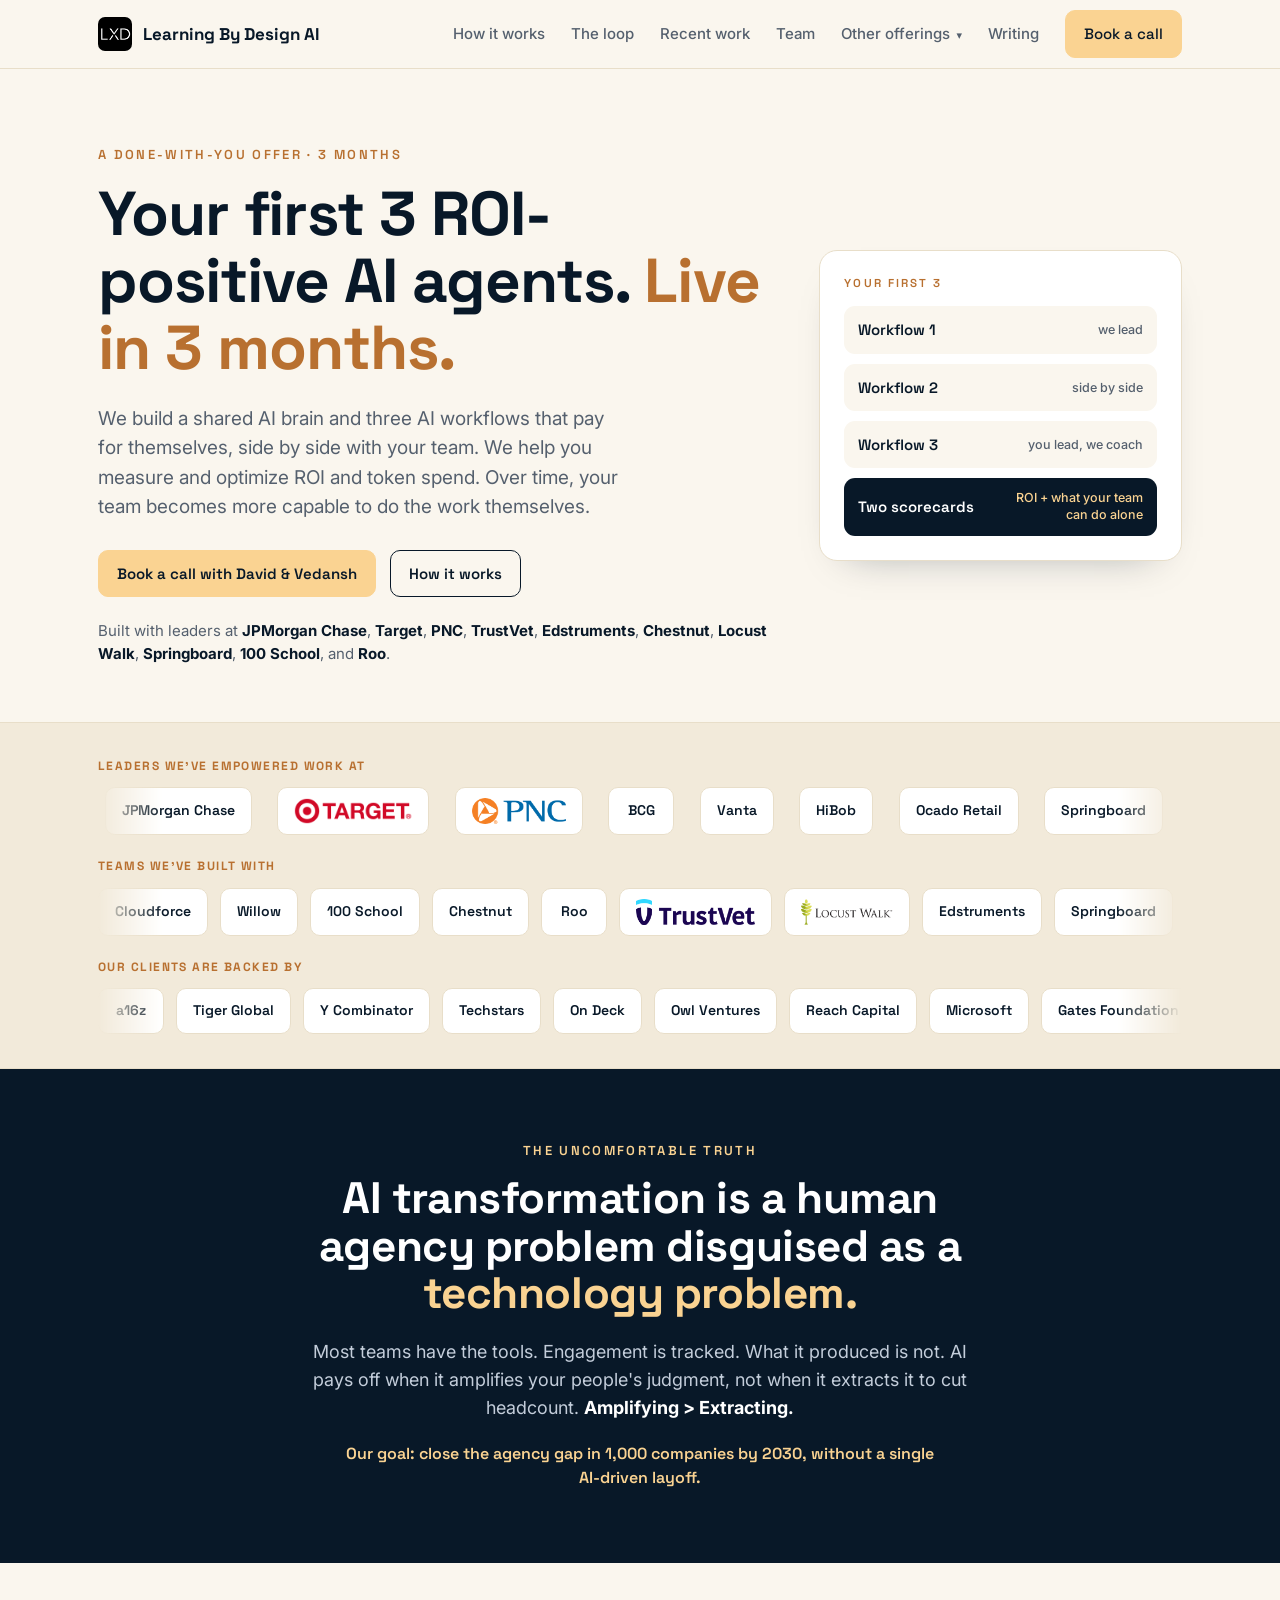
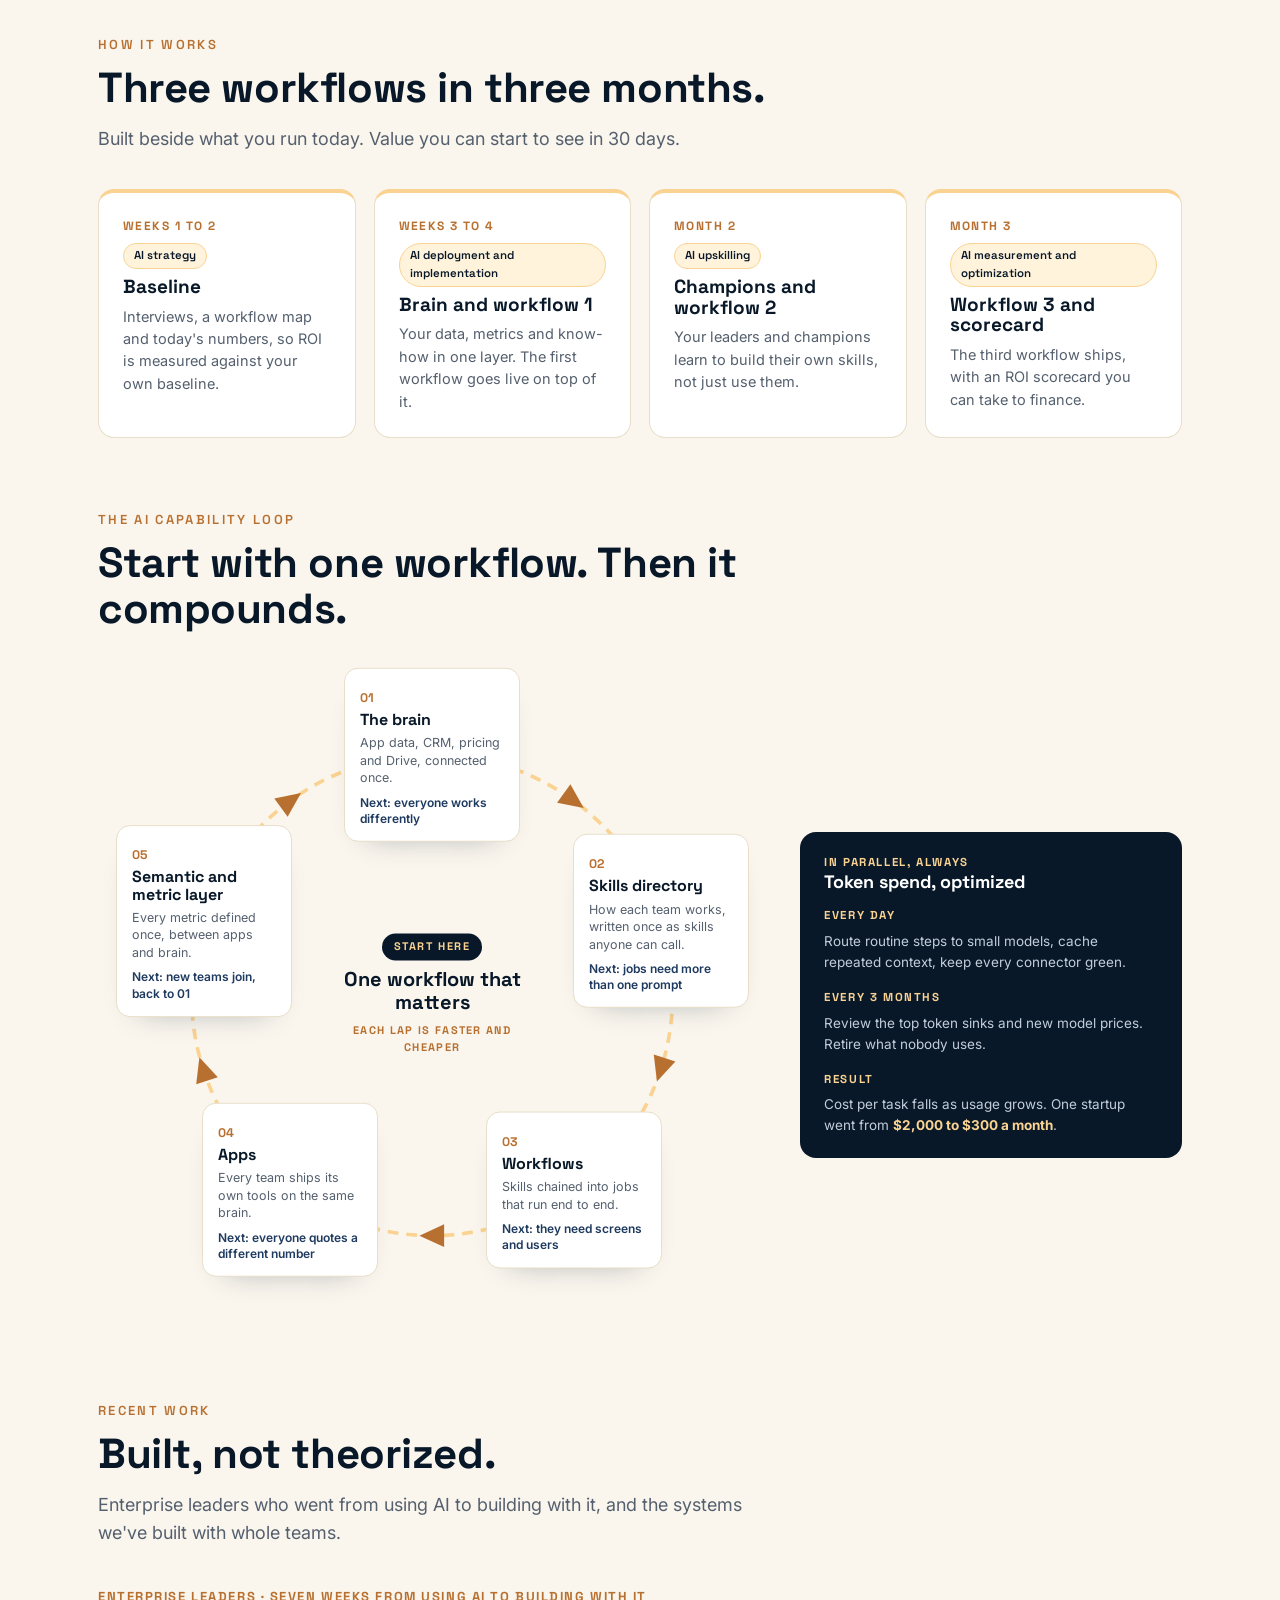
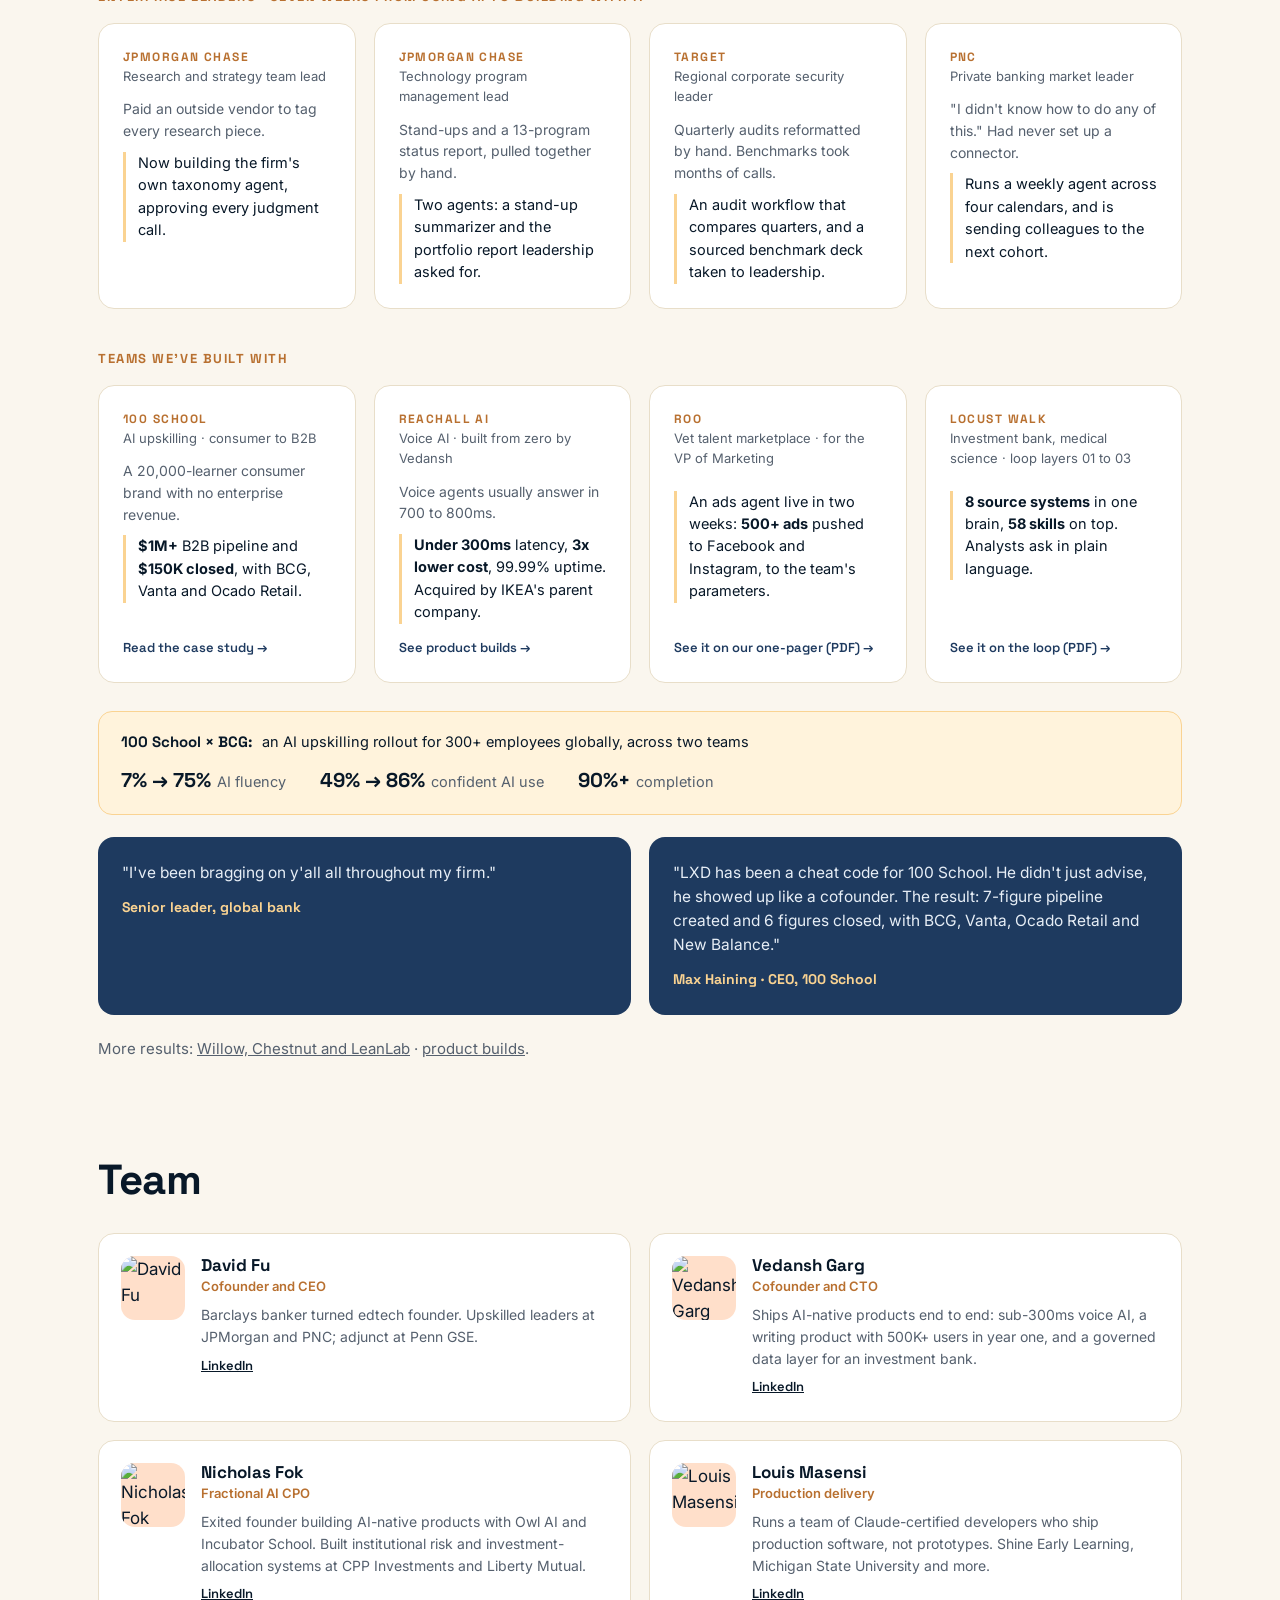
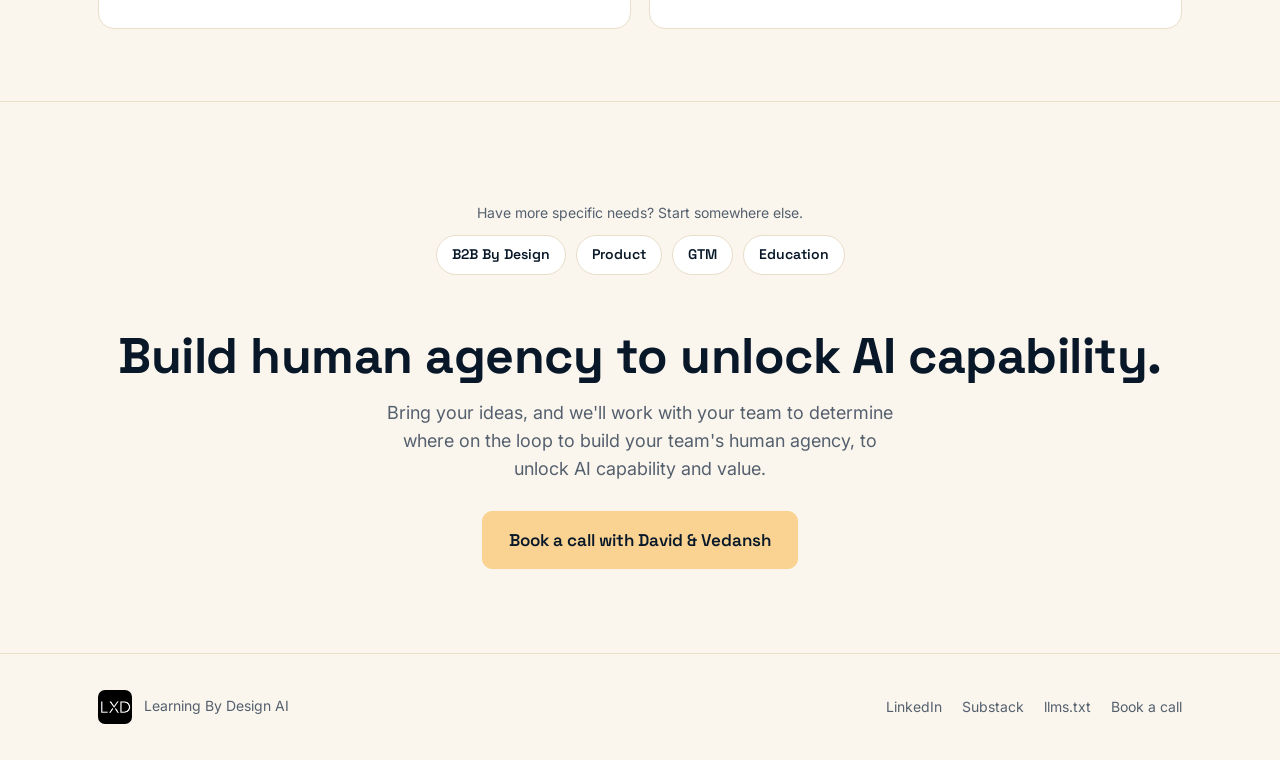
==== commit 25704fc5: "Homepage: player-coach language in hero lede, scorecard and final CTA; hide loop intro line Co-Autho" ====
--- a/index.html
+++ b/index.html
@@ -119,7 +119,7 @@
     <div>
       <div class="eyebrow">A done-with-you offer · 3 months</div>
       <h1>Your first 3 ROI-positive AI agents. <span class="b">Live in 3 months.</span></h1>
-      <p class="lede">We build a shared AI brain inside your team, then ship three AI workflows that pay for themselves. We help you measure and optimize ROI and token spend.</p>
+      <p class="lede">We build a shared AI brain and three AI workflows that pay for themselves, side by side with your team. We help you measure and optimize ROI and token spend. Over time, your team becomes more capable to do the work themselves.</p>
       <div class="hero-cta">
         <a class="btn gold" href="https://cal.com/davidfu/30min" data-cta="hero">Book a call with David &amp; Vedansh</a>
         <a class="btn ghost" href="#offer">How it works</a>
@@ -129,10 +129,10 @@
     <div class="scorecard" aria-label="What the 3 months deliver">
       <div class="eyebrow">Your first 3</div>
       <ol>
-        <li>Workflow 1 <span>live by day 30</span></li>
-        <li>Workflow 2 <span>month 2</span></li>
-        <li>Workflow 3 <span>month 3</span></li>
-        <li class="roi">ROI scorecard <span>vs your baseline</span></li>
+        <li>Workflow 1 <span>we lead</span></li>
+        <li>Workflow 2 <span>side by side</span></li>
+        <li>Workflow 3 <span>you lead, we coach</span></li>
+        <li class="roi">Two scorecards <span>ROI + what your team can do alone</span></li>
       </ol>
     </div>
   </div>
@@ -355,7 +355,7 @@
     <div class="sec-head reveal">
       <div class="eyebrow">The AI capability loop</div>
       <h2>Start with one workflow. Then it compounds.</h2>
-      <p>Every layer creates the need for the next. We build each one before you hit the wall, and keep token spend falling the whole way.</p>
+      <!-- <p>Every layer creates the need for the next. We build each one before you hit the wall, and keep token spend falling the whole way.</p> -->
     </div>
     <div class="loop-wrap reveal">
       <div class="loop-ring">
@@ -460,21 +460,6 @@
 </section>
 ======= END LOOP ROW VERSION ======= -->
 
-<!-- ======= AI CAPABILITY MATURITY CHECK (teaser; full check lives at /check) ======= -->
-<section class="teaser-sec" style="padding-top:0">
-  <div class="wrap">
-    <a class="teaser reveal" href="/check" data-cta="check-teaser">
-      <div class="teaser-cards" aria-hidden="true"><i></i><i></i><i></i></div>
-      <div>
-        <div class="eyebrow">AI Capability Maturity · 3 minutes</div>
-        <h3>Where is your org on the loop?</h3>
-        <p>Twelve questions for leaders. Get your maturity level, your AI archetype, and the blind spots between what you believe and what actually happens, dealt as a hand of cards.</p>
-      </div>
-      <span class="btn gold">Take the check</span>
-    </a>
-  </div>
-</section>
-
 <!-- ======= RECENT WORK ======= -->
 <section id="work" style="padding-top:0">
   <div class="wrap">
@@ -617,7 +602,7 @@
       <a class="chip" href="/education">Education</a>
     </div>
     <h2>Build human agency to unlock AI capability.</h2>
-    <p>Bring one workflow that matters. We'll show you where your team sits on the loop and what we'd build first.</p>
+    <p>Bring your ideas, and we'll work with your team to determine where on the loop to build your team's human agency, to unlock AI capability and value.</p>
     <a class="btn gold" href="https://cal.com/davidfu/30min" data-cta="final" style="font-size:17px;padding:15px 26px">Book a call with David &amp; Vedansh</a>
   </div>
 </section>
@@ -630,8 +615,6 @@
     <div style="display:flex;gap:20px;flex-wrap:wrap">
       <a href="http://linkedin.com/company/learningxdesign">LinkedIn</a>
       <a href="https://learningbydesign.substack.com">Substack</a>
-      <a href="/check">AI maturity check</a>
-      <a href="/agents">For AI agents</a>
       <a href="/llms.txt">llms.txt</a>
       <a href="https://cal.com/davidfu/30min">Book a call</a>
     </div>
--- a/css/lxd.css
+++ b/css/lxd.css
@@ -91,6 +91,8 @@
 .scorecard li span{font-family:var(--body);font-weight:500;font-size:12.5px;color:var(--muted);white-space:nowrap}
 .scorecard li.roi{background:var(--ink);color:#fff}
 .scorecard li.roi span{color:var(--gold)}
+.scorecard li.roi{white-space:nowrap}
+.scorecard li.roi span{white-space:normal;text-align:right;max-width:150px;line-height:1.35}
 
 /* section heading */
 .sec-head{max-width:62ch}
@@ -285,18 +287,3 @@
   .marquee .group{flex-wrap:wrap;padding-right:0;justify-content:flex-start}
   .marquee .group[aria-hidden]{display:none}
 }
-
-/* homepage teaser for the AI Capability Maturity check */
-.teaser{display:grid;grid-template-columns:auto 1fr auto;gap:28px;align-items:center;text-decoration:none;color:inherit;
-  background:#fff;border:1px solid var(--line);border-radius:20px;padding:26px 30px;transition:border-color .2s,transform .2s}
-.teaser:hover{border-color:var(--gold);transform:translateY(-2px)}
-.teaser h3{font-size:clamp(22px,2.6vw,28px);margin:8px 0 6px}
-.teaser p{color:var(--muted);font-size:15.5px;margin:0;max-width:60ch}
-.teaser-cards{position:relative;width:110px;height:96px}
-.teaser-cards i{position:absolute;left:30px;top:6px;width:52px;height:74px;border-radius:9px;background:var(--navy);
-  border:2px solid var(--gold);transform-origin:50% 100%;transition:transform .3s}
-.teaser-cards i:nth-child(1){transform:rotate(-16deg) translateX(-14px)}
-.teaser-cards i:nth-child(3){transform:rotate(16deg) translateX(14px)}
-.teaser:hover .teaser-cards i:nth-child(1){transform:rotate(-24deg) translateX(-22px)}
-.teaser:hover .teaser-cards i:nth-child(3){transform:rotate(24deg) translateX(22px)}
-@media(max-width:820px){.teaser{grid-template-columns:1fr;gap:16px}.teaser-cards{height:84px}}
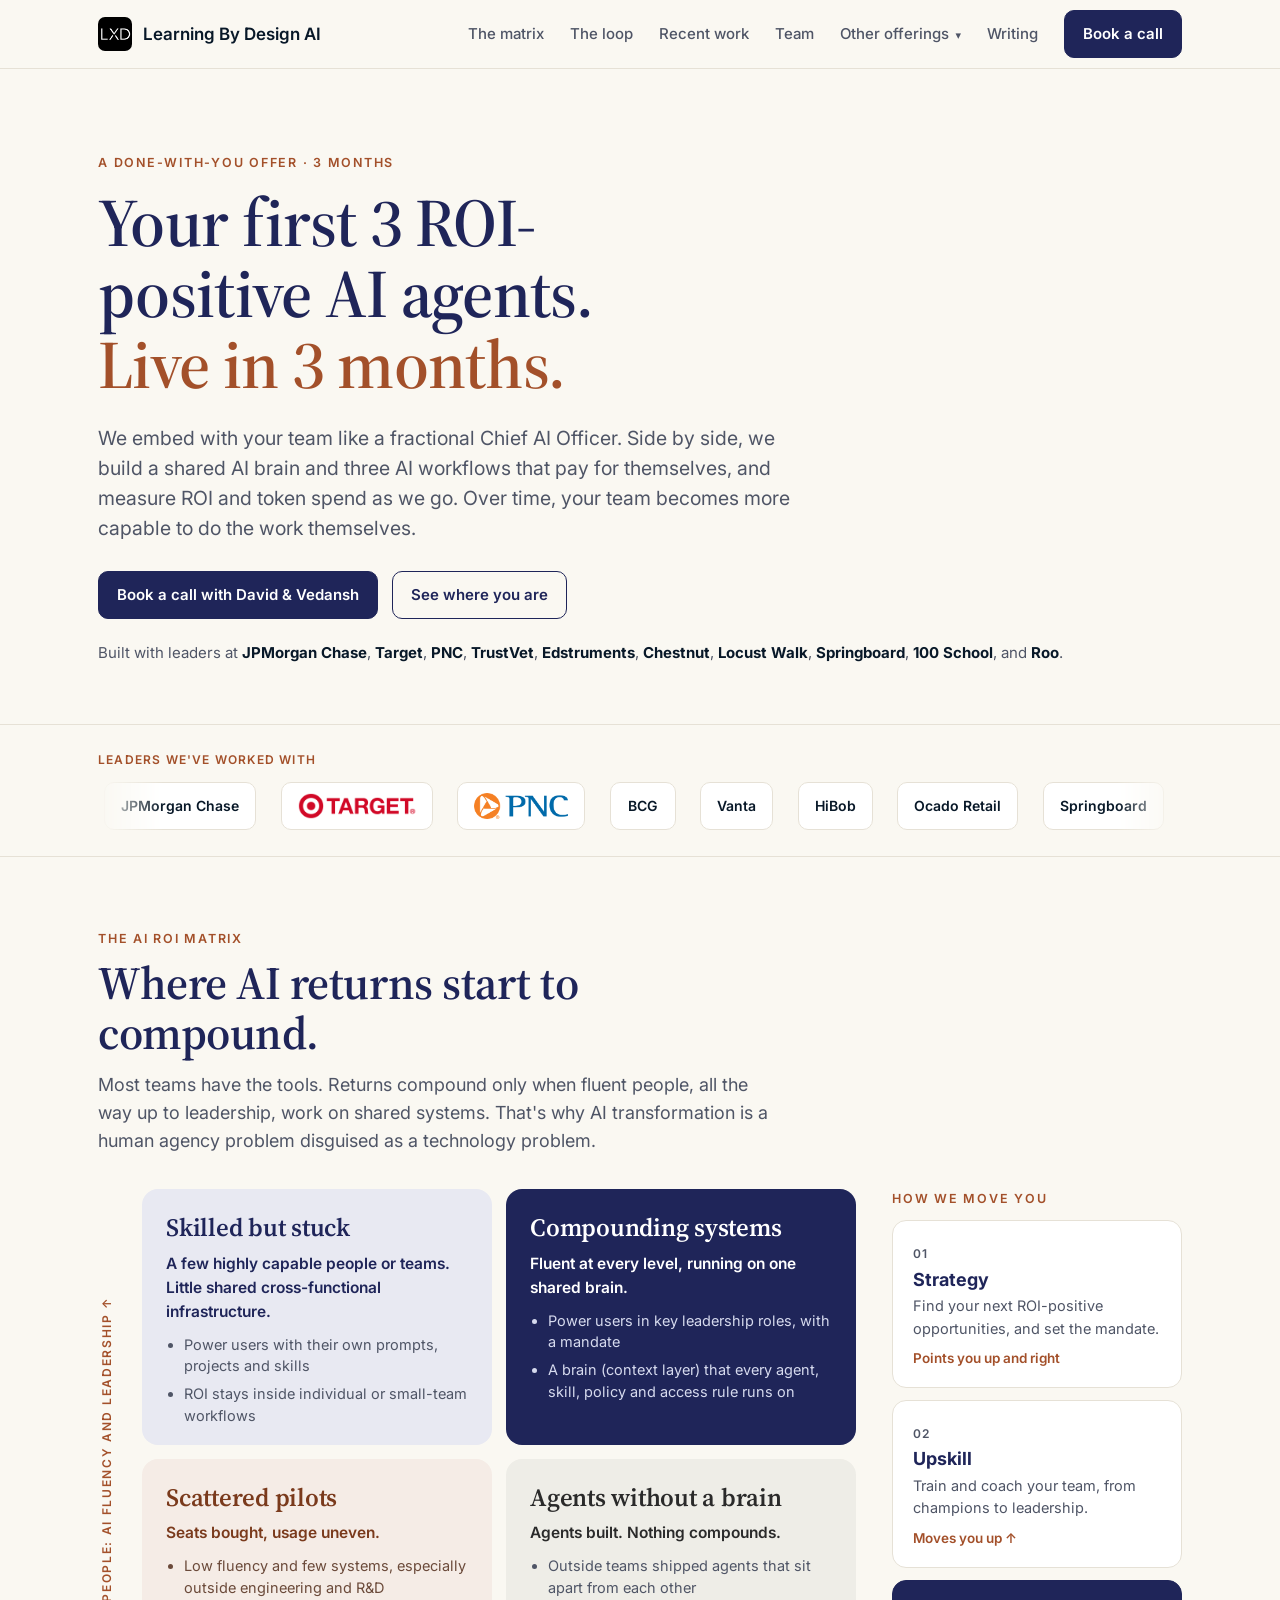
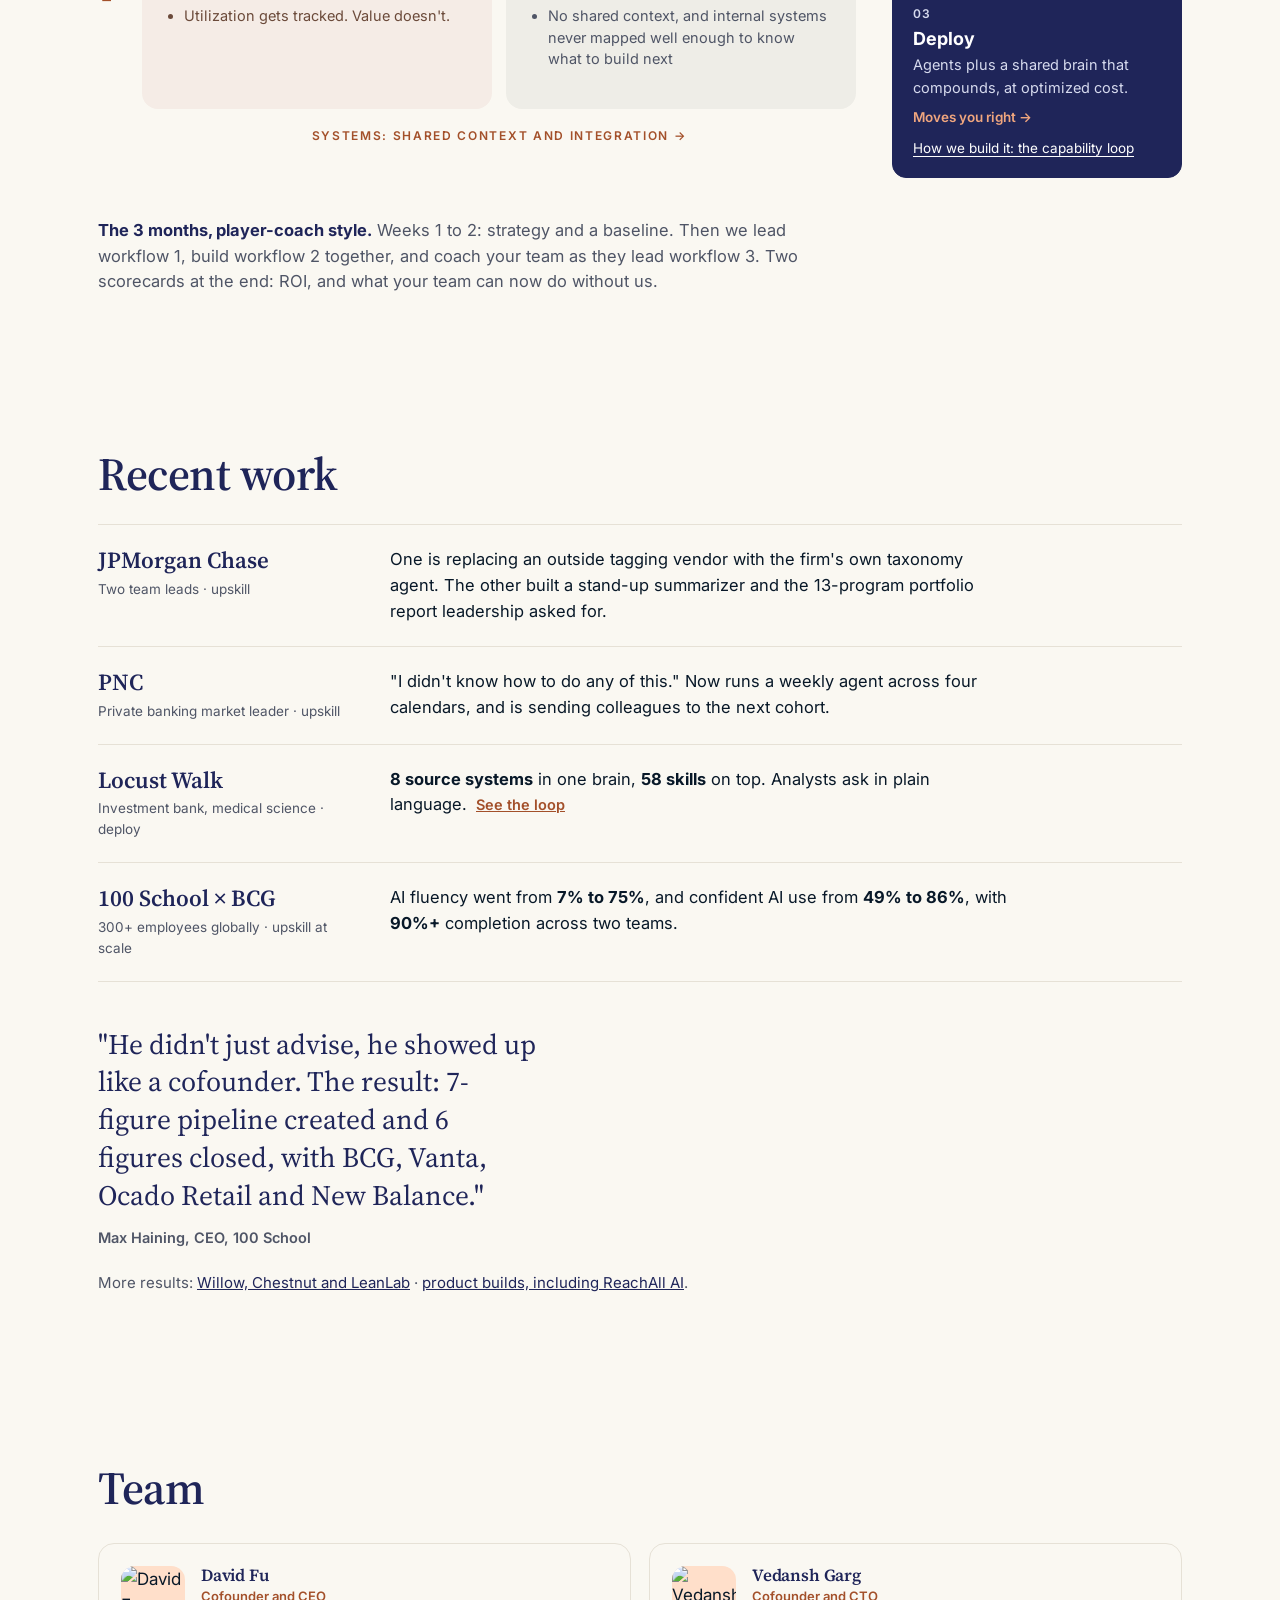
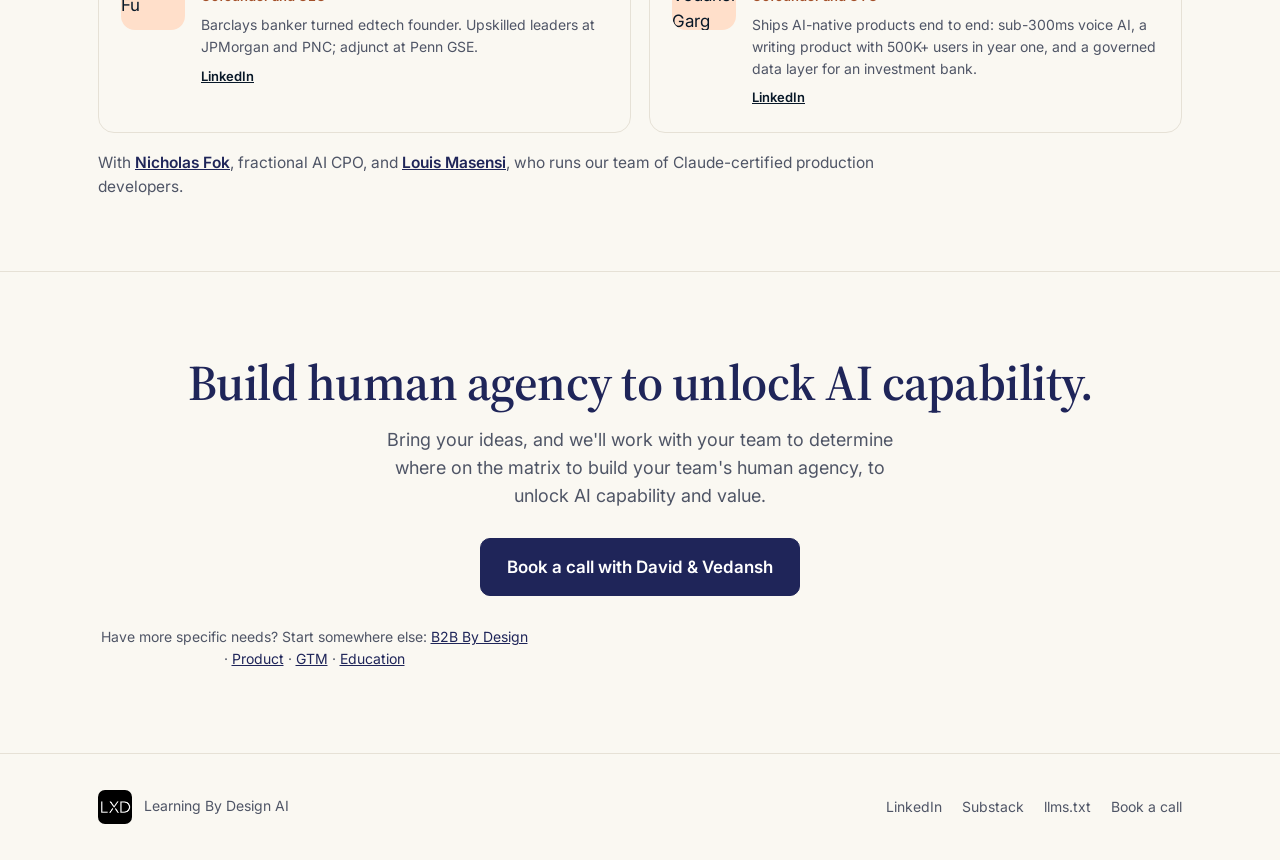
==== commit 00e07ed3: "Homepage v3 prototype: AI ROI Matrix, fractional CAIO framing, serif + matrix palette, loop moved to" ====
--- a/index.html
+++ b/index.html
@@ -12,7 +12,7 @@
 <!-- End Google Tag Manager -->
 <meta name="viewport" content="width=device-width, initial-scale=1.0">
 <title>Learning By Design AI · Your first 3 ROI-positive AI agents in 3 months</title>
-<meta name="description" content="We build a shared AI brain inside your team, then ship three AI workflows that pay for themselves, and help you measure and optimize ROI and token spend. AI strategy, upskilling, deployment and measurement, done with you.">
+<meta name="description" content="We build a shared AI brain and three AI workflows that pay for themselves, side by side with your team, and help you measure ROI and token spend. Over time, your team does the work themselves.">
 <meta name="author" content="Learning By Design AI">
 <link rel="canonical" href="https://learningbydesign.ai/">
 <meta name="robots" content="index, follow">
@@ -22,13 +22,13 @@
 <meta property="og:site_name" content="Learning By Design AI">
 <meta property="og:url" content="https://learningbydesign.ai/">
 <meta property="og:title" content="Your first 3 ROI-positive AI agents. Live in 3 months.">
-<meta property="og:description" content="We build a shared AI brain inside your team, then ship three AI workflows that pay for themselves, and help you measure and optimize ROI and token spend. AI strategy, upskilling, deployment and measurement, done with you.">
+<meta property="og:description" content="We build a shared AI brain and three AI workflows that pay for themselves, side by side with your team, and help you measure ROI and token spend. Over time, your team does the work themselves.">
 <meta property="og:image" content="https://learningbydesign.ai/assets/og-image.png">
 <meta property="og:image:width" content="1200">
 <meta property="og:image:height" content="630">
 <meta name="twitter:card" content="summary_large_image">
 <meta name="twitter:title" content="Your first 3 ROI-positive AI agents. Live in 3 months.">
-<meta name="twitter:description" content="We build a shared AI brain inside your team, then ship three AI workflows that pay for themselves, and help you measure and optimize ROI and token spend. AI strategy, upskilling, deployment and measurement, done with you.">
+<meta name="twitter:description" content="We build a shared AI brain and three AI workflows that pay for themselves, side by side with your team, and help you measure ROI and token spend. Over time, your team does the work themselves.">
 <meta name="twitter:image" content="https://learningbydesign.ai/assets/og-image.png">
 
 <link rel="icon" href="/assets/logos/lxd-mark-64.png" type="image/png">
@@ -46,7 +46,7 @@
       "alternateName": "LXD",
       "url": "https://learningbydesign.ai/",
       "logo": "https://learningbydesign.ai/assets/logos/lxd-mark.png",
-      "description": "Learning By Design AI builds a shared AI brain inside your team, then ships AI agents and workflows that pay for themselves, measured against your own baseline. We work with leaders in financial services, education and edtech, and healthcare.",
+      "description": "Learning By Design AI builds a shared AI brain and AI agents and workflows that pay for themselves, side by side with your team, measured against your own baseline. Over time, your team becomes more capable to do the work themselves. We work with leaders in financial services, education and edtech, and healthcare.",
       "founder": [{"@id": "https://learningbydesign.ai/#david"}, {"@id": "https://learningbydesign.ai/#vedansh"}],
       "sameAs": ["https://linkedin.com/company/learningxdesign", "https://learningbydesign.substack.com"]
     },
@@ -55,8 +55,8 @@
       "name": "Your first 3 ROI-positive AI agents in 3 months",
       "provider": {"@id": "https://learningbydesign.ai/#org"},
       "serviceType": ["AI strategy", "AI upskilling", "AI deployment and implementation", "AI measurement and optimization"],
-      "description": "A done-with-you engagement: a diagnostic and baseline, a shared AI brain, three AI agents or workflows in production, champions trained to build their own, and an ROI scorecard measured against your baseline.",
-      "url": "https://learningbydesign.ai/#offer"
+      "description": "A done-with-you, player-coach engagement: a diagnostic and baseline, a shared AI brain, and three AI agents or workflows in production. We lead the first, build the second side by side, and coach your team as they lead the third. Two scorecards: ROI against your baseline, and what your team can now do without us.",
+      "url": "https://learningbydesign.ai/#matrix"
     },
     {
       "@type": "Person",
@@ -80,10 +80,10 @@
 
 <link rel="preconnect" href="https://fonts.googleapis.com">
 <link rel="preconnect" href="https://fonts.gstatic.com" crossorigin>
-<link href="https://fonts.googleapis.com/css2?family=Space+Grotesk:wght@400;500;600;700&family=Inter:wght@400;500;600;700&display=swap" rel="stylesheet">
+<link href="https://fonts.googleapis.com/css2?family=Source+Serif+4:opsz,wght@8..60,500;8..60,600;8..60,700&family=Inter:wght@400;500;600;700&display=swap" rel="stylesheet">
 <link rel="stylesheet" href="/css/lxd.css">
 </head>
-<body>
+<body class="v3">
 <noscript><iframe src="https://www.googletagmanager.com/ns.html?id=GTM-N28T7R3S"
 height="0" width="0" style="display:none;visibility:hidden"></iframe></noscript>
 
@@ -91,8 +91,8 @@
   <div class="wrap nav">
     <a class="brand" href="#top"><img class="logo" src="/assets/logos/lxd-mark.png" alt="LXD" width="34" height="34"> Learning By Design AI</a>
     <nav class="nav-links" id="nav" aria-label="Main">
-      <a href="#offer">How it works</a>
-      <a href="#loop">The loop</a>
+      <a href="#matrix">The matrix</a>
+      <a href="/loop">The loop</a>
       <a href="#work">Recent work</a>
       <a href="#team">Team</a>
       <details class="dd">
@@ -115,26 +115,15 @@
 
 <!-- ======= HERO ======= -->
 <section class="hero">
-  <div class="wrap hero-grid">
-    <div>
-      <div class="eyebrow">A done-with-you offer · 3 months</div>
-      <h1>Your first 3 ROI-positive AI agents. <span class="b">Live in 3 months.</span></h1>
-      <p class="lede">We build a shared AI brain and three AI workflows that pay for themselves, side by side with your team. We help you measure and optimize ROI and token spend. Over time, your team becomes more capable to do the work themselves.</p>
-      <div class="hero-cta">
-        <a class="btn gold" href="https://cal.com/davidfu/30min" data-cta="hero">Book a call with David &amp; Vedansh</a>
-        <a class="btn ghost" href="#offer">How it works</a>
-      </div>
-      <p class="trust">Built with leaders at <b>JPMorgan Chase</b>, <b>Target</b>, <b>PNC</b>, <b>TrustVet</b>, <b>Edstruments</b>, <b>Chestnut</b>, <b>Locust Walk</b>, <b>Springboard</b>, <b>100 School</b>, and <b>Roo</b>.</p>
-    </div>
-    <div class="scorecard" aria-label="What the 3 months deliver">
-      <div class="eyebrow">Your first 3</div>
-      <ol>
-        <li>Workflow 1 <span>we lead</span></li>
-        <li>Workflow 2 <span>side by side</span></li>
-        <li>Workflow 3 <span>you lead, we coach</span></li>
-        <li class="roi">Two scorecards <span>ROI + what your team can do alone</span></li>
-      </ol>
-    </div>
+  <div class="wrap">
+    <div class="eyebrow">A done-with-you offer · 3 months</div>
+    <h1>Your first 3 ROI-positive AI agents. <span class="b">Live in 3 months.</span></h1>
+    <p class="lede">We embed with your team like a fractional Chief AI Officer. Side by side, we build a shared AI brain and three AI workflows that pay for themselves, and measure ROI and token spend as we go. Over time, your team becomes more capable to do the work themselves.</p>
+    <div class="hero-cta">
+      <a class="btn gold" href="https://cal.com/davidfu/30min" data-cta="hero">Book a call with David &amp; Vedansh</a>
+      <a class="btn ghost" href="#matrix">See where you are</a>
+    </div>
+    <p class="trust">Built with leaders at <b>JPMorgan Chase</b>, <b>Target</b>, <b>PNC</b>, <b>TrustVet</b>, <b>Edstruments</b>, <b>Chestnut</b>, <b>Locust Walk</b>, <b>Springboard</b>, <b>100 School</b>, and <b>Roo</b>.</p>
   </div>
 </section>
 
@@ -142,7 +131,7 @@
 <section class="logos" aria-label="Who we've worked with">
   <div class="wrap">
     <div class="logoband">
-      <div class="lab">Leaders we've empowered work at</div>
+      <div class="lab">Leaders we've worked with</div>
       <div class="logorow marquee" style="--dur:26s">
         <div class="track">
           <div class="group">
@@ -168,390 +157,97 @@
         </div>
       </div>
     </div>
-    <div class="logoband">
-      <div class="lab">Teams we've built with</div>
-      <div class="logorow marquee" style="--dur:58s">
-        <div class="track">
-          <div class="group">
-            <span class="lchip" data-name="Cloudforce"><img src="assets/logos/cloudforce.png" alt="Cloudforce" onerror="this.style.display='none';this.parentNode.classList.add('noimg')"></span>
-            <span class="lchip" data-name="Willow"><img src="assets/logos/willow.png" alt="Willow Education" onerror="this.style.display='none';this.parentNode.classList.add('noimg')"></span>
-            <span class="lchip" data-name="100 School"><img src="assets/logos/100-school.png" alt="100 School" onerror="this.style.display='none';this.parentNode.classList.add('noimg')"></span>
-            <span class="lchip inv" data-name="Chestnut"><img src="assets/logos/chestnut.png" alt="Chestnut" onerror="this.style.display='none';this.parentNode.classList.add('noimg')"></span>
-            <span class="lchip" data-name="Roo"><img src="assets/logos/roo.png" alt="Roo" onerror="this.style.display='none';this.parentNode.classList.add('noimg')"></span>
-            <span class="lchip" data-name="TrustVet"><img src="assets/logos/trustvet.png" alt="TrustVet" onerror="this.style.display='none';this.parentNode.classList.add('noimg')"></span>
-            <span class="lchip" data-name="Locust Walk"><img src="assets/logos/locust-walk.png" alt="Locust Walk" onerror="this.style.display='none';this.parentNode.classList.add('noimg')"></span>
-            <span class="lchip" data-name="Edstruments"><img src="assets/logos/edstruments.png" alt="Edstruments" onerror="this.style.display='none';this.parentNode.classList.add('noimg')"></span>
-            <span class="lchip" data-name="Springboard"><img src="assets/logos/springboard.png" alt="Springboard" onerror="this.style.display='none';this.parentNode.classList.add('noimg')"></span>
-            <span class="lchip" data-name="General Assembly"><img src="assets/logos/general-assembly.png" alt="General Assembly" onerror="this.style.display='none';this.parentNode.classList.add('noimg')"></span>
-            <span class="lchip" data-name="Reforge"><img src="assets/logos/reforge.png" alt="Reforge" onerror="this.style.display='none';this.parentNode.classList.add('noimg')"></span>
-            <span class="lchip" data-name="JFF"><img src="assets/logos/jff.png" alt="Jobs for the Future" onerror="this.style.display='none';this.parentNode.classList.add('noimg')"></span>
-            <span class="lchip" data-name="Imagine Worldwide"><img src="assets/logos/imagine-worldwide.png" alt="Imagine Worldwide" onerror="this.style.display='none';this.parentNode.classList.add('noimg')"></span>
-            <span class="lchip" data-name="Mindset Copilot"><img src="assets/logos/mindset-copilot.png" alt="Mindset Copilot" onerror="this.style.display='none';this.parentNode.classList.add('noimg')"></span>
-            <span class="lchip" data-name="Diffusion Venture Studio"><img src="assets/logos/diffusion.png" alt="Diffusion Venture Studio" onerror="this.style.display='none';this.parentNode.classList.add('noimg')"></span>
-            <span class="lchip" data-name="Promise Venture Studio"><img src="assets/logos/promise-venture-studio.png" alt="Promise Venture Studio" onerror="this.style.display='none';this.parentNode.classList.add('noimg')"></span>
-            <span class="lchip" data-name="Shine Early Learning"><img src="assets/logos/shine.png" alt="Shine Early Learning" onerror="this.style.display='none';this.parentNode.classList.add('noimg')"></span>
-            <span class="lchip" data-name="Penn GSE"><img src="assets/logos/penn-gse.png" alt="Penn GSE" onerror="this.style.display='none';this.parentNode.classList.add('noimg')"></span>
-          </div>
-          <div class="group" aria-hidden="true">
-            <span class="lchip" data-name="Cloudforce"><img loading="lazy" src="assets/logos/cloudforce.png" alt="Cloudforce" onerror="this.style.display='none';this.parentNode.classList.add('noimg')"></span>
-            <span class="lchip" data-name="Willow"><img loading="lazy" src="assets/logos/willow.png" alt="Willow Education" onerror="this.style.display='none';this.parentNode.classList.add('noimg')"></span>
-            <span class="lchip" data-name="100 School"><img loading="lazy" src="assets/logos/100-school.png" alt="100 School" onerror="this.style.display='none';this.parentNode.classList.add('noimg')"></span>
-            <span class="lchip inv" data-name="Chestnut"><img loading="lazy" src="assets/logos/chestnut.png" alt="Chestnut" onerror="this.style.display='none';this.parentNode.classList.add('noimg')"></span>
-            <span class="lchip" data-name="Roo"><img loading="lazy" src="assets/logos/roo.png" alt="Roo" onerror="this.style.display='none';this.parentNode.classList.add('noimg')"></span>
-            <span class="lchip" data-name="TrustVet"><img loading="lazy" src="assets/logos/trustvet.png" alt="TrustVet" onerror="this.style.display='none';this.parentNode.classList.add('noimg')"></span>
-            <span class="lchip" data-name="Locust Walk"><img loading="lazy" src="assets/logos/locust-walk.png" alt="Locust Walk" onerror="this.style.display='none';this.parentNode.classList.add('noimg')"></span>
-            <span class="lchip" data-name="Edstruments"><img loading="lazy" src="assets/logos/edstruments.png" alt="Edstruments" onerror="this.style.display='none';this.parentNode.classList.add('noimg')"></span>
-            <span class="lchip" data-name="Springboard"><img loading="lazy" src="assets/logos/springboard.png" alt="Springboard" onerror="this.style.display='none';this.parentNode.classList.add('noimg')"></span>
-            <span class="lchip" data-name="General Assembly"><img loading="lazy" src="assets/logos/general-assembly.png" alt="General Assembly" onerror="this.style.display='none';this.parentNode.classList.add('noimg')"></span>
-            <span class="lchip" data-name="Reforge"><img loading="lazy" src="assets/logos/reforge.png" alt="Reforge" onerror="this.style.display='none';this.parentNode.classList.add('noimg')"></span>
-            <span class="lchip" data-name="JFF"><img loading="lazy" src="assets/logos/jff.png" alt="Jobs for the Future" onerror="this.style.display='none';this.parentNode.classList.add('noimg')"></span>
-            <span class="lchip" data-name="Imagine Worldwide"><img loading="lazy" src="assets/logos/imagine-worldwide.png" alt="Imagine Worldwide" onerror="this.style.display='none';this.parentNode.classList.add('noimg')"></span>
-            <span class="lchip" data-name="Mindset Copilot"><img loading="lazy" src="assets/logos/mindset-copilot.png" alt="Mindset Copilot" onerror="this.style.display='none';this.parentNode.classList.add('noimg')"></span>
-            <span class="lchip" data-name="Diffusion Venture Studio"><img loading="lazy" src="assets/logos/diffusion.png" alt="Diffusion Venture Studio" onerror="this.style.display='none';this.parentNode.classList.add('noimg')"></span>
-            <span class="lchip" data-name="Promise Venture Studio"><img loading="lazy" src="assets/logos/promise-venture-studio.png" alt="Promise Venture Studio" onerror="this.style.display='none';this.parentNode.classList.add('noimg')"></span>
-            <span class="lchip" data-name="Shine Early Learning"><img loading="lazy" src="assets/logos/shine.png" alt="Shine Early Learning" onerror="this.style.display='none';this.parentNode.classList.add('noimg')"></span>
-            <span class="lchip" data-name="Penn GSE"><img loading="lazy" src="assets/logos/penn-gse.png" alt="Penn GSE" onerror="this.style.display='none';this.parentNode.classList.add('noimg')"></span>
-          </div>
-        </div>
+    <!-- v3: two more logo bands (Teams we've built with, Our clients are backed by) hidden to simplify; full markup in archive/index-2026-11-17.html -->
+  </div>
+</section>
+
+<!-- ======= THE AI ROI MATRIX (component: .matrix) =======
+     Replaces the uncomfortable-truth band and the four "How it works" cards (both in archive/index-2026-11-17.html).
+     Plain HTML text so people, search engines and AI agents can all read it. -->
+<section id="matrix">
+  <div class="wrap">
+    <div class="sec-head">
+      <div class="eyebrow">The AI ROI Matrix</div>
+      <h2>Where AI returns start to compound.</h2>
+      <p>Most teams have the tools. Returns compound only when fluent people, all the way up to leadership, work on shared systems. That's why AI transformation is a human agency problem disguised as a technology problem.</p>
+    </div>
+    <div class="matrix-wrap">
+      <div class="matrix">
+        <p class="mx-key">Up means more fluent people, all the way to leadership. Right means more shared systems.</p>
+        <div class="mx-y" aria-hidden="true">People: AI fluency and leadership &uarr;</div>
+        <article class="mxq stuck">
+          <h3>Skilled but stuck</h3>
+          <p class="sub">A few highly capable people or teams. Little shared cross-functional infrastructure.</p>
+          <ul><li>Power users with their own prompts, projects and skills</li><li>ROI stays inside individual or small-team workflows</li></ul>
+        </article>
+        <article class="mxq compound">
+          <h3>Compounding systems</h3>
+          <p class="sub">Fluent at every level, running on one shared brain.</p>
+          <ul><li>Power users in key leadership roles, with a mandate</li><li>A brain (context layer) that every agent, skill, policy and access rule runs on</li></ul>
+        </article>
+        <article class="mxq pilots">
+          <h3>Scattered pilots</h3>
+          <p class="sub">Seats bought, usage uneven.</p>
+          <ul><li>Low fluency and few systems, especially outside engineering and R&amp;D</li><li>Utilization gets tracked. Value doesn't.</li></ul>
+        </article>
+        <article class="mxq nobrain">
+          <h3>Agents without a brain</h3>
+          <p class="sub">Agents built. Nothing compounds.</p>
+          <ul><li>Outside teams shipped agents that sit apart from each other</li><li>No shared context, and internal systems never mapped well enough to know what to build next</li></ul>
+        </article>
+        <div class="mx-x" aria-hidden="true">Systems: shared context and integration &rarr;</div>
       </div>
-    </div>
-    <div class="logoband">
-      <div class="lab">Our clients are backed by</div>
-      <div class="logorow marquee" style="--dur:35s">
-        <div class="track">
-          <div class="group">
-            <span class="lchip" data-name="a16z"><img src="assets/logos/a16z.png" alt="a16z" onerror="this.style.display='none';this.parentNode.classList.add('noimg')"></span>
-            <span class="lchip" data-name="Tiger Global"><img src="assets/logos/tiger-global.png" alt="Tiger Global" onerror="this.style.display='none';this.parentNode.classList.add('noimg')"></span>
-            <span class="lchip inv" data-name="Y Combinator"><img src="assets/logos/y-combinator.svg" alt="Y Combinator" onerror="this.style.display='none';this.parentNode.classList.add('noimg')"></span>
-            <span class="lchip" data-name="Techstars"><img src="assets/logos/techstars.svg" alt="Techstars" onerror="this.style.display='none';this.parentNode.classList.add('noimg')"></span>
-            <span class="lchip" data-name="On Deck"><img src="assets/logos/on-deck.svg" alt="On Deck" onerror="this.style.display='none';this.parentNode.classList.add('noimg')"></span>
-            <span class="lchip" data-name="Owl Ventures"><img src="assets/logos/owl-ventures.webp" alt="Owl Ventures" onerror="this.style.display='none';this.parentNode.classList.add('noimg')"></span>
-            <span class="lchip" data-name="Reach Capital"><img src="assets/logos/reach-capital.png" alt="Reach Capital" onerror="this.style.display='none';this.parentNode.classList.add('noimg')"></span>
-            <span class="lchip" data-name="Microsoft"><img src="assets/logos/microsoft.svg" alt="Microsoft" onerror="this.style.display='none';this.parentNode.classList.add('noimg')"></span>
-            <span class="lchip" data-name="Gates Foundation"><img src="assets/logos/gates-foundation.png" alt="Gates Foundation" onerror="this.style.display='none';this.parentNode.classList.add('noimg')"></span>
-            <span class="lchip" data-name="Walton"><img src="assets/logos/walton.svg" alt="Walton" onerror="this.style.display='none';this.parentNode.classList.add('noimg')"></span>
-            <span class="lchip" data-name="MSDF"><img src="assets/logos/msdf.svg" alt="MSDF" onerror="this.style.display='none';this.parentNode.classList.add('noimg')"></span>
-          </div>
-          <div class="group" aria-hidden="true">
-            <span class="lchip" data-name="a16z"><img loading="lazy" src="assets/logos/a16z.png" alt="a16z" onerror="this.style.display='none';this.parentNode.classList.add('noimg')"></span>
-            <span class="lchip" data-name="Tiger Global"><img loading="lazy" src="assets/logos/tiger-global.png" alt="Tiger Global" onerror="this.style.display='none';this.parentNode.classList.add('noimg')"></span>
-            <span class="lchip inv" data-name="Y Combinator"><img loading="lazy" src="assets/logos/y-combinator.svg" alt="Y Combinator" onerror="this.style.display='none';this.parentNode.classList.add('noimg')"></span>
-            <span class="lchip" data-name="Techstars"><img loading="lazy" src="assets/logos/techstars.svg" alt="Techstars" onerror="this.style.display='none';this.parentNode.classList.add('noimg')"></span>
-            <span class="lchip" data-name="On Deck"><img loading="lazy" src="assets/logos/on-deck.svg" alt="On Deck" onerror="this.style.display='none';this.parentNode.classList.add('noimg')"></span>
-            <span class="lchip" data-name="Owl Ventures"><img loading="lazy" src="assets/logos/owl-ventures.webp" alt="Owl Ventures" onerror="this.style.display='none';this.parentNode.classList.add('noimg')"></span>
-            <span class="lchip" data-name="Reach Capital"><img loading="lazy" src="assets/logos/reach-capital.png" alt="Reach Capital" onerror="this.style.display='none';this.parentNode.classList.add('noimg')"></span>
-            <span class="lchip" data-name="Microsoft"><img loading="lazy" src="assets/logos/microsoft.svg" alt="Microsoft" onerror="this.style.display='none';this.parentNode.classList.add('noimg')"></span>
-            <span class="lchip" data-name="Gates Foundation"><img loading="lazy" src="assets/logos/gates-foundation.png" alt="Gates Foundation" onerror="this.style.display='none';this.parentNode.classList.add('noimg')"></span>
-            <span class="lchip" data-name="Walton"><img loading="lazy" src="assets/logos/walton.svg" alt="Walton" onerror="this.style.display='none';this.parentNode.classList.add('noimg')"></span>
-            <span class="lchip" data-name="MSDF"><img loading="lazy" src="assets/logos/msdf.svg" alt="MSDF" onerror="this.style.display='none';this.parentNode.classList.add('noimg')"></span>
-          </div>
-        </div>
-      </div>
-    </div>
-  </div>
-</section>
-
-<!-- ======= PREVIOUS LOGO SECTION (Claude SMB Trainer version), kept for reference =======
-<section class="logos">
-  <div class="wrap">
-    <div class="sec-head reveal">
-      <div class="eyebrow">Track record</div>
-      <h2>The company we keep.</h2>
-    </div>
-    <div class="logoband reveal">
-      <div class="lab">Clients we've worked with</div>
-      <div class="logorow">
-        <span class="lchip" data-name="General Assembly"><img src="assets/logos/general-assembly.png" alt="General Assembly" onerror="this.style.display='none';this.parentNode.classList.add('noimg')"></span><span class="lchip" data-name="Springboard"><img src="assets/logos/springboard.png" alt="Springboard" onerror="this.style.display='none';this.parentNode.classList.add('noimg')"></span><span class="lchip" data-name="Cloudforce"><img src="assets/logos/cloudforce.png" alt="Cloudforce" onerror="this.style.display='none';this.parentNode.classList.add('noimg')"></span>
-        <span class="lchip" data-name="100 School"><img src="assets/logos/100-school.png" alt="100 School" onerror="this.style.display='none';this.parentNode.classList.add('noimg')"></span><span class="lchip" data-name="Reforge"><img src="assets/logos/reforge.png" alt="Reforge" onerror="this.style.display='none';this.parentNode.classList.add('noimg')"></span><span class="lchip dark" data-name="African Leadership Group"><img src="assets/logos/alx.png" alt="African Leadership Group" onerror="this.style.display='none';this.parentNode.classList.add('noimg')"></span>
-        <span class="lchip" data-name="Willow"><img src="assets/logos/willow.png" alt="Willow" onerror="this.style.display='none';this.parentNode.classList.add('noimg')"></span><span class="lchip" data-name="Quizizz"><img src="assets/logos/quizizz.svg" alt="Quizizz" onerror="this.style.display='none';this.parentNode.classList.add('noimg')"></span><span class="lchip" data-name="Penn GSE"><img src="assets/logos/penn-gse.png" alt="Penn GSE" onerror="this.style.display='none';this.parentNode.classList.add('noimg')"></span>
-        <span class="lchip" data-name="Shine Early Learning"><img src="assets/logos/shine.png" alt="Shine Early Learning" onerror="this.style.display='none';this.parentNode.classList.add('noimg')"></span><span class="lchip" data-name="Promise Venture Studio"><img src="assets/logos/promise-venture-studio.png" alt="Promise Venture Studio" onerror="this.style.display='none';this.parentNode.classList.add('noimg')"></span><span class="lchip" data-name="Diffusion Venture Studio"><img src="assets/logos/diffusion.png" alt="Diffusion Venture Studio" onerror="this.style.display='none';this.parentNode.classList.add('noimg')"></span>
-        <span class="lchip" data-name="Mindset Copilot"><img src="assets/logos/mindset-copilot.png" alt="Mindset Copilot" onerror="this.style.display='none';this.parentNode.classList.add('noimg')"></span>
-      </div>
-    </div>
-    <div class="logoband reveal">
-      <div class="lab">We've upskilled leaders in product &amp; AI from</div>
-      <div class="logorow">
-        <span class="lchip" data-name="Google"><img src="assets/logos/google.svg" alt="Google" onerror="this.style.display='none';this.parentNode.classList.add('noimg')"></span><span class="lchip" data-name="Handshake"><img src="assets/logos/handshake.svg" alt="Handshake" onerror="this.style.display='none';this.parentNode.classList.add('noimg')"></span><span class="lchip" data-name="JPMorgan"><img src="assets/logos/jpmorgan.svg" alt="JPMorgan" onerror="this.style.display='none';this.parentNode.classList.add('noimg')"></span>
-        <span class="lchip" data-name="BCG"><img src="assets/logos/bcg.webp" alt="BCG" onerror="this.style.display='none';this.parentNode.classList.add('noimg')"></span><span class="lchip" data-name="Vanta"><img src="assets/logos/vanta.png" alt="Vanta" onerror="this.style.display='none';this.parentNode.classList.add('noimg')"></span><span class="lchip" data-name="Ocado Retail"><img src="assets/logos/ocado.png" alt="Ocado Retail" onerror="this.style.display='none';this.parentNode.classList.add('noimg')"></span><span class="lchip" data-name="HiBob"><img src="assets/logos/hibob.png" alt="HiBob" onerror="this.style.display='none';this.parentNode.classList.add('noimg')"></span>
-        <span class="lchip" data-name="Disney"><img src="assets/logos/disney.svg" alt="Disney" onerror="this.style.display='none';this.parentNode.classList.add('noimg')"></span>
-      </div>
-    </div>
-    <div class="logoband reveal">
-      <div class="lab">Our clients are backed by</div>
-      <div class="logorow">
-        <span class="lchip" data-name="a16z"><img src="assets/logos/a16z.png" alt="a16z" onerror="this.style.display='none';this.parentNode.classList.add('noimg')"></span><span class="lchip" data-name="Tiger Global"><img src="assets/logos/tiger-global.png" alt="Tiger Global" onerror="this.style.display='none';this.parentNode.classList.add('noimg')"></span><span class="lchip dark" data-name="Y Combinator"><img src="assets/logos/y-combinator.svg" alt="Y Combinator" onerror="this.style.display='none';this.parentNode.classList.add('noimg')"></span>
-        <span class="lchip" data-name="Techstars"><img src="assets/logos/techstars.svg" alt="Techstars" onerror="this.style.display='none';this.parentNode.classList.add('noimg')"></span><span class="lchip" data-name="On Deck"><img src="assets/logos/on-deck.svg" alt="On Deck" onerror="this.style.display='none';this.parentNode.classList.add('noimg')"></span><span class="lchip" data-name="Owl Ventures"><img src="assets/logos/owl-ventures.webp" alt="Owl Ventures" onerror="this.style.display='none';this.parentNode.classList.add('noimg')"></span>
-        <span class="lchip" data-name="Reach Capital"><img src="assets/logos/reach-capital.png" alt="Reach Capital" onerror="this.style.display='none';this.parentNode.classList.add('noimg')"></span><span class="lchip" data-name="Microsoft"><img src="assets/logos/microsoft.svg" alt="Microsoft" onerror="this.style.display='none';this.parentNode.classList.add('noimg')"></span><span class="lchip" data-name="Gates Foundation"><img src="assets/logos/gates-foundation.png" alt="Gates Foundation" onerror="this.style.display='none';this.parentNode.classList.add('noimg')"></span>
-        <span class="lchip" data-name="Walton"><img src="assets/logos/walton.svg" alt="Walton" onerror="this.style.display='none';this.parentNode.classList.add('noimg')"></span><span class="lchip" data-name="MSDF"><img src="assets/logos/msdf.svg" alt="MSDF" onerror="this.style.display='none';this.parentNode.classList.add('noimg')"></span>
-      </div>
-    </div>
-    <div class="logoband reveal">
-      <div class="lab">Leaders we've upskilled with AI come from<span class="sub">education · startup &amp; investing nonprofits · networks · small &amp; medium businesses</span></div>
-      <div class="logorow">
-        <span class="lchip" data-name="Johns Hopkins"><img src="assets/logos/johns-hopkins.png" alt="Johns Hopkins" onerror="this.style.display='none';this.parentNode.classList.add('noimg')"></span><span class="lchip" data-name="Ward Infinity"><img src="assets/logos/ward-infinity.jpg" alt="Ward Infinity" onerror="this.style.display='none';this.parentNode.classList.add('noimg')"></span><span class="lchip" data-name="Penn GSE"><img src="assets/logos/penn-gse.png" alt="Penn GSE" onerror="this.style.display='none';this.parentNode.classList.add('noimg')"></span>
-        <span class="lchip" data-name="Imagine Worldwide"><img src="assets/logos/imagine-worldwide.png" alt="Imagine Worldwide" onerror="this.style.display='none';this.parentNode.classList.add('noimg')"></span><span class="lchip" data-name="Coherent Math"><img src="assets/logos/coherent-math.png" alt="Coherent Math" onerror="this.style.display='none';this.parentNode.classList.add('noimg')"></span><span class="lchip" data-name="XtraMath"><img src="assets/logos/xtramath.png" alt="XtraMath" onerror="this.style.display='none';this.parentNode.classList.add('noimg')"></span>
-        <span class="lchip inv" data-name="School Harbor"><img src="assets/logos/school-harbor.png" alt="School Harbor" onerror="this.style.display='none';this.parentNode.classList.add('noimg')"></span><span class="lchip" data-name="Kids Grit"><img src="assets/logos/kids-grit.png" alt="Kids Grit" onerror="this.style.display='none';this.parentNode.classList.add('noimg')"></span><span class="lchip inv" data-name="Chestnut"><img src="assets/logos/chestnut.png" alt="Chestnut" onerror="this.style.display='none';this.parentNode.classList.add('noimg')"></span>
-        <span class="lchip inv" data-name="Harbinger Lane"><img src="assets/logos/harbinger-lane.png" alt="Harbinger Lane" onerror="this.style.display='none';this.parentNode.classList.add('noimg')"></span><span class="lchip" data-name="Started"><img src="assets/logos/started.png" alt="Started" onerror="this.style.display='none';this.parentNode.classList.add('noimg')"></span><span class="lchip inv" data-name="StartEd"><img src="assets/logos/started-etw.png" alt="StartEd" onerror="this.style.display='none';this.parentNode.classList.add('noimg')"></span>
-        <span class="lchip" data-name="Evergreen Education AI"><img src="assets/logos/evergreen-education-ai.png" alt="Evergreen Education AI" onerror="this.style.display='none';this.parentNode.classList.add('noimg')"></span><span class="lchip" data-name="Promise Venture Studio"><img src="assets/logos/promise-venture-studio.png" alt="Promise Venture Studio" onerror="this.style.display='none';this.parentNode.classList.add('noimg')"></span><span class="lchip" data-name="Transcend Network"><img src="assets/logos/transcend-network.png" alt="Transcend Network" onerror="this.style.display='none';this.parentNode.classList.add('noimg')"></span>
-        <span class="lchip inv" data-name="Angel Squad"><img src="assets/logos/angel-squad.png" alt="Angel Squad" onerror="this.style.display='none';this.parentNode.classList.add('noimg')"></span><span class="lchip" data-name="FOHE"><img src="assets/logos/fohe.png" alt="FOHE" onerror="this.style.display='none';this.parentNode.classList.add('noimg')"></span>
-        <span class="lchip" data-name="Springboard"><img src="assets/logos/springboard.png" alt="Springboard" onerror="this.style.display='none';this.parentNode.classList.add('noimg')"></span><span class="lchip" data-name="100 School"><img src="assets/logos/100-school.png" alt="100 School" onerror="this.style.display='none';this.parentNode.classList.add('noimg')"></span><span class="lchip" data-name="Instituto Sol"><img src="assets/logos/instituto-sol.png" alt="Instituto Sol" onerror="this.style.display='none';this.parentNode.classList.add('noimg')"></span>
-        <span class="lchip" data-name="Programadores do Amanhã"><img src="assets/logos/programadores-do-amanha.png" alt="Programadores do Amanhã" onerror="this.style.display='none';this.parentNode.classList.add('noimg')"></span><span class="lchip" data-name="Devsnest"><img src="assets/logos/devsnest.png" alt="Devsnest" onerror="this.style.display='none';this.parentNode.classList.add('noimg')"></span>
-      </div>
-    </div>
-  </div>
-</section>
-======= END PREVIOUS LOGO SECTION ======= -->
-
-<!-- ======= THE UNCOMFORTABLE TRUTH ======= -->
-<section class="band-dark">
-  <div class="wrap reveal">
-    <div class="eyebrow">The uncomfortable truth</div>
-    <h2>AI transformation is a human agency problem disguised as a <span class="g">technology problem.</span></h2>
-    <p>Most teams have the tools. Engagement is tracked. What it produced is not. AI pays off when it amplifies your people's judgment, not when it extracts it to cut headcount. <b>Amplifying &gt; Extracting.</b></p>
-    <p class="goal">Our goal: close the agency gap in 1,000 companies by 2030, without a single AI-driven layoff.</p>
-  </div>
-</section>
-
-<!-- ======= HOW IT WORKS ======= -->
-<section id="offer">
-  <div class="wrap">
-    <div class="sec-head reveal">
-      <div class="eyebrow">How it works</div>
-      <h2>Three workflows in three months.</h2>
-      <p>Built beside what you run today. Value you can start to see in 30 days.</p>
-    </div>
-    <div class="cards four">
-      <article class="card step reveal">
-        <div class="k">Weeks 1 to 2</div>
-        <span class="tag">AI strategy</span>
-        <h3>Baseline</h3>
-        <p>Interviews, a workflow map and today's numbers, so ROI is measured against your own baseline.</p>
+      <aside class="moves">
+        <div class="moves-lab">How we move you</div>
+        <div class="move"><span class="n">01</span><h3>Strategy</h3><p>Find your next ROI-positive opportunities, and set the mandate.</p><span class="dir">Points you up and right</span></div>
+        <div class="move"><span class="n">02</span><h3>Upskill</h3><p>Train and coach your team, from champions to leadership.</p><span class="dir">Moves you up &uarr;</span></div>
+        <div class="move deploy"><span class="n">03</span><h3>Deploy</h3><p>Agents plus a shared brain that compounds, at optimized cost.</p><span class="dir">Moves you right &rarr;</span><a href="/loop">How we build it: the capability loop</a></div>
+      </aside>
+    </div>
+    <p class="plan"><b>The 3 months, player-coach style.</b> Weeks 1 to 2: strategy and a baseline. Then we lead workflow 1, build workflow 2 together, and coach your team as they lead workflow 3. Two scorecards at the end: ROI, and what your team can now do without us.</p>
+  </div>
+</section>
+
+<!-- ======= RECENT WORK ======= -->
+<section id="work">
+  <div class="wrap">
+    <div class="sec-head">
+      <h2>Recent work</h2>
+    </div>
+    <div class="worklist">
+      <article class="wrow">
+        <div><div class="org">JPMorgan Chase</div><div class="who">Two team leads · upskill</div></div>
+        <p>One is replacing an outside tagging vendor with the firm's own taxonomy agent. The other built a stand-up summarizer and the 13-program portfolio report leadership asked for.</p>
       </article>
-      <article class="card step reveal">
-        <div class="k">Weeks 3 to 4</div>
-        <span class="tag">AI deployment and implementation</span>
-        <h3>Brain and workflow 1</h3>
-        <p>Your data, metrics and know-how in one layer. The first workflow goes live on top of it.</p>
+      <article class="wrow">
+        <div><div class="org">PNC</div><div class="who">Private banking market leader · upskill</div></div>
+        <p>"I didn't know how to do any of this." Now runs a weekly agent across four calendars, and is sending colleagues to the next cohort.</p>
       </article>
-      <article class="card step reveal">
-        <div class="k">Month 2</div>
-        <span class="tag">AI upskilling</span>
-        <h3>Champions and workflow 2</h3>
-        <p>Your leaders and champions learn to build their own skills, not just use them.</p>
+      <article class="wrow">
+        <div><div class="org">Locust Walk</div><div class="who">Investment bank, medical science · deploy</div></div>
+        <p><b>8 source systems</b> in one brain, <b>58 skills</b> on top. Analysts ask in plain language. <a href="/loop">See the loop</a></p>
       </article>
-      <article class="card step reveal">
-        <div class="k">Month 3</div>
-        <span class="tag">AI measurement and optimization</span>
-        <h3>Workflow 3 and scorecard</h3>
-        <p>The third workflow ships, with an ROI scorecard you can take to finance.</p>
+      <article class="wrow">
+        <div><div class="org">100 School &times; BCG</div><div class="who">300+ employees globally · upskill at scale</div></div>
+        <p>AI fluency went from <b>7% to 75%</b>, and confident AI use from <b>49% to 86%</b>, with <b>90%+</b> completion across two teams.</p>
       </article>
     </div>
-  </div>
-</section>
-
-<!-- ======= THE AI CAPABILITY LOOP (component: .loop) ======= -->
-<section id="loop" style="padding-top:0">
-  <div class="wrap">
-    <div class="sec-head reveal">
-      <div class="eyebrow">The AI capability loop</div>
-      <h2>Start with one workflow. Then it compounds.</h2>
-      <!-- <p>Every layer creates the need for the next. We build each one before you hit the wall, and keep token spend falling the whole way.</p> -->
-    </div>
-    <div class="loop-wrap reveal">
-      <div class="loop-ring">
-        <svg class="ring" viewBox="0 0 100 100" aria-hidden="true">
-          <circle cx="50" cy="50" r="36"/>
-        <path d="M-1.8,-1.7 L1.9,0 L-1.8,1.7 Z" transform="translate(71.16,20.88) rotate(36)"/>
-        <path d="M-1.8,-1.7 L1.9,0 L-1.8,1.7 Z" transform="translate(84.24,61.12) rotate(108)"/>
-        <path d="M-1.8,-1.7 L1.9,0 L-1.8,1.7 Z" transform="translate(50,86) rotate(180)"/>
-        <path d="M-1.8,-1.7 L1.9,0 L-1.8,1.7 Z" transform="translate(15.76,61.12) rotate(252)"/>
-        <path d="M-1.8,-1.7 L1.9,0 L-1.8,1.7 Z" transform="translate(28.84,20.88) rotate(324)"/>
-        </svg>
-        <div class="loop-hub">
-          <b>Start here</b>
-          <span class="t">One workflow that matters</span>
-          <span class="s">Each lap is faster and cheaper</span>
-        </div>
-        <ol class="loop-nodes">
-        <li class="loop-node" style="--x:50%;--y:14%">
-          <span class="n">01</span><h3>The brain</h3>
-          <p>App data, CRM, pricing and Drive, connected once.</p>
-          <span class="next">Next: everyone works differently</span>
-        </li>
-        <li class="loop-node" style="--x:84.2%;--y:38.9%">
-          <span class="n">02</span><h3>Skills directory</h3>
-          <p>How each team works, written once as skills anyone can call.</p>
-          <span class="next">Next: jobs need more than one prompt</span>
-        </li>
-        <li class="loop-node" style="--x:71.2%;--y:79.1%">
-          <span class="n">03</span><h3>Workflows</h3>
-          <p>Skills chained into jobs that run end to end.</p>
-          <span class="next">Next: they need screens and users</span>
-        </li>
-        <li class="loop-node" style="--x:28.8%;--y:79.1%">
-          <span class="n">04</span><h3>Apps</h3>
-          <p>Every team ships its own tools on the same brain.</p>
-          <span class="next">Next: everyone quotes a different number</span>
-        </li>
-        <li class="loop-node" style="--x:15.8%;--y:38.9%">
-          <span class="n">05</span><h3>Semantic and metric layer</h3>
-          <p>Every metric defined once, between apps and brain.</p>
-          <span class="next">Next: new teams join, back to 01</span>
-        </li>
-        </ol>
-      </div>
-      <aside class="loop-tokens side">
-        <div><div class="k">In parallel, always</div><h3>Token spend, optimized</h3></div>
-        <div><div class="k">Every day</div><p>Route routine steps to small models, cache repeated context, keep every connector green.</p></div>
-        <div><div class="k">Every 3 months</div><p>Review the top token sinks and new model prices. Retire what nobody uses.</p></div>
-        <div><div class="k">Result</div><p>Cost per task falls as usage grows. One startup went from <b>$2,000 to $300 a month</b>.</p></div>
-      </aside>
-    </div>
-    <!-- <a class="loop-dl" href="/assets/pdfs/lxd-ai-capability-loop.pdf">Download the loop (PDF) &rarr;</a> -->
-  </div>
-</section>
-
-<!-- ======= LOOP, ROW VERSION (saved; styles still in lxd.css as .loop) =======
-<section id="loop" style="padding-top:0">
-  <div class="wrap">
-    <div class="sec-head reveal">
-      <div class="eyebrow">The AI capability loop</div>
-      <h2>Start with one workflow. Then it compounds.</h2>
-      <p>Every layer creates the need for the next. We build each one before you hit the wall, and keep token spend falling the whole way.</p>
-    </div>
-    <div class="loop reveal">
-      <div class="loop-start"><b>Start here</b> One workflow that matters</div>
-      <ol class="loop-layers">
-        <li class="loop-layer">
-          <span class="n">01</span><h3>The brain</h3>
-          <p>App data, CRM, pricing and Drive, connected once. Nobody re-uploads a doc.</p>
-          <span class="next">Next: everyone works differently</span>
-        </li>
-        <li class="loop-layer">
-          <span class="n">02</span><h3>Skills directory</h3>
-          <p>How each team works, written once as skills anyone can call.</p>
-          <span class="next">Next: jobs need more than one prompt</span>
-        </li>
-        <li class="loop-layer">
-          <span class="n">03</span><h3>Workflows</h3>
-          <p>Skills chained into jobs that run end to end: reports, prep, outreach.</p>
-          <span class="next">Next: they need screens and users</span>
-        </li>
-        <li class="loop-layer">
-          <span class="n">04</span><h3>Apps</h3>
-          <p>Every team ships its own tools on the same brain, with one login.</p>
-          <span class="next">Next: everyone quotes a different number</span>
-        </li>
-        <li class="loop-layer">
-          <span class="n">05</span><h3>Semantic and metric layer</h3>
-          <p>Every metric defined once, between your apps and the brain.</p>
-          <span class="next">Next: new teams join, back to 01</span>
-        </li>
-      </ol>
-      <div class="loop-return" aria-hidden="true"><span>Each lap is faster and cheaper</span></div>
-      <div class="loop-tokens">
-        <div><div class="k">In parallel, always</div><h3>Token spend, optimized</h3></div>
-        <div><div class="k">Every day</div><p>Route routine steps to small models, cache repeated context, keep every connector green.</p></div>
-        <div><div class="k">Result</div><p>Cost per task falls as usage grows. One startup went from <b>$2,000 to $300 a month</b>.</p></div>
-      </div>
-      <a class="loop-dl" href="/assets/pdfs/lxd-ai-capability-loop.pdf">Download the loop (PDF) &rarr;</a>
-    </div>
-  </div>
-</section>
-======= END LOOP ROW VERSION ======= -->
-
-<!-- ======= RECENT WORK ======= -->
-<section id="work" style="padding-top:0">
-  <div class="wrap">
-    <div class="sec-head reveal">
-      <div class="eyebrow">Recent work</div>
-      <h2>Built, not theorized.</h2>
-      <p>Enterprise leaders who went from using AI to building with it, and the systems we've built with whole teams.</p>
-    </div>
-    <div class="group-label reveal">Enterprise leaders · seven weeks from using AI to building with it</div>
-    <div class="cards four">
-      <article class="card case reveal">
-        <div class="k">JPMorgan Chase</div>
-        <div class="who">Research and strategy team lead</div>
-        <p class="before">Paid an outside vendor to tag every research piece.</p>
-        <p class="after">Now building the firm's own taxonomy agent, approving every judgment call.</p>
-      </article>
-      <article class="card case reveal">
-        <div class="k">JPMorgan Chase</div>
-        <div class="who">Technology program management lead</div>
-        <p class="before">Stand-ups and a 13-program status report, pulled together by hand.</p>
-        <p class="after">Two agents: a stand-up summarizer and the portfolio report leadership asked for.</p>
-      </article>
-      <article class="card case reveal">
-        <div class="k">Target</div>
-        <div class="who">Regional corporate security leader</div>
-        <p class="before">Quarterly audits reformatted by hand. Benchmarks took months of calls.</p>
-        <p class="after">An audit workflow that compares quarters, and a sourced benchmark deck taken to leadership.</p>
-      </article>
-      <article class="card case reveal">
-        <div class="k">PNC</div>
-        <div class="who">Private banking market leader</div>
-        <p class="before">"I didn't know how to do any of this." Had never set up a connector.</p>
-        <p class="after">Runs a weekly agent across four calendars, and is sending colleagues to the next cohort.</p>
-      </article>
-    </div>
-    <div class="group-label reveal">Teams we've built with</div>
-    <div class="cards four">
-      <article class="card case reveal">
-        <div class="k">100 School</div>
-        <div class="who">AI upskilling · consumer to B2B</div>
-        <p class="before">A 20,000-learner consumer brand with no enterprise revenue.</p>
-        <p class="after"><b>$1M+</b> B2B pipeline and <b>$150K closed</b>, with BCG, Vanta and Ocado Retail.</p>
-        <a class="src" href="/b2b#full-story">Read the case study &rarr;</a>
-      </article>
-      <article class="card case reveal">
-        <div class="k">ReachAll AI</div>
-        <div class="who">Voice AI · built from zero by Vedansh</div>
-        <p class="before">Voice agents usually answer in 700 to 800ms.</p>
-        <p class="after"><b>Under 300ms</b> latency, <b>3x lower cost</b>, 99.99% uptime. Acquired by IKEA's parent company.</p>
-        <a class="src" href="/product">See product builds &rarr;</a>
-      </article>
-      <article class="card case reveal">
-        <div class="k">Roo</div>
-        <div class="who">Vet talent marketplace · for the VP of Marketing</div>
-        <p class="after">An ads agent live in two weeks: <b>500+ ads</b> pushed to Facebook and Instagram, to the team's parameters.</p>
-        <a class="src" href="/assets/pdfs/lxd-one-pager.pdf">See it on our one-pager (PDF) &rarr;</a>
-      </article>
-      <article class="card case reveal">
-        <div class="k">Locust Walk</div>
-        <div class="who">Investment bank, medical science · loop layers 01 to 03</div>
-        <p class="after"><b>8 source systems</b> in one brain, <b>58 skills</b> on top. Analysts ask in plain language.</p>
-        <a class="src" href="/assets/pdfs/lxd-ai-capability-loop.pdf">See it on the loop (PDF) &rarr;</a>
-      </article>
-    </div>
-    <div class="stats reveal">
-      <span class="lead"><b>100 School &times; BCG:</b> an AI upskilling rollout for 300+ employees globally, across two teams</span>
-      <span><b>7% &rarr; 75%</b>AI fluency</span>
-      <span><b>49% &rarr; 86%</b>confident AI use</span>
-      <span><b>90%+</b>completion</span>
-    </div>
-    <div class="qgrid">
-      <figure class="quote reveal">
-        <blockquote>"I've been bragging on y'all all throughout my firm."</blockquote>
-        <figcaption>Senior leader, global bank</figcaption>
-      </figure>
-      <figure class="quote reveal">
-        <blockquote>"LXD has been a cheat code for 100 School. He didn't just advise, he showed up like a cofounder. The result: 7-figure pipeline created and 6 figures closed, with BCG, Vanta, Ocado Retail and New Balance."</blockquote>
-        <figcaption>Max Haining · CEO, 100 School</figcaption>
-      </figure>
-    </div>
-    <p class="note">More results: <a href="/gtm">Willow, Chestnut and LeanLab</a> · <a href="/product">product builds</a>.</p>
+    <figure class="pull">
+      <blockquote>"He didn't just advise, he showed up like a cofounder. The result: 7-figure pipeline created and 6 figures closed, with BCG, Vanta, Ocado Retail and New Balance."</blockquote>
+      <figcaption>Max Haining, CEO, 100 School</figcaption>
+    </figure>
+    <p class="note">More results: <a href="/gtm">Willow, Chestnut and LeanLab</a> · <a href="/product">product builds, including ReachAll AI</a>.</p>
   </div>
 </section>
 
 <!-- ======= TEAM ======= -->
-<section id="team" style="padding-top:0">
-  <div class="wrap">
-    <div class="sec-head reveal">
+<section id="team">
+  <div class="wrap">
+    <div class="sec-head">
       <h2>Team</h2>
     </div>
     <div class="team-grid">
-      <div class="person reveal">
+      <div class="person">
         <div class="av"><img src="assets/team/david.jpg" alt="David Fu" loading="lazy"></div>
         <div>
           <h3>David Fu</h3>
@@ -560,7 +256,7 @@
           <a href="https://www.linkedin.com/in/davidthefu/" target="_blank" rel="noopener">LinkedIn</a>
         </div>
       </div>
-      <div class="person reveal">
+      <div class="person">
         <div class="av"><img src="assets/team/vedansh.jpg" alt="Vedansh Garg" loading="lazy"></div>
         <div>
           <h3>Vedansh Garg</h3>
@@ -569,41 +265,18 @@
           <a href="https://www.linkedin.com/in/vedanshgarg/" target="_blank" rel="noopener">LinkedIn</a>
         </div>
       </div>
-      <div class="person reveal">
-        <div class="av"><img src="assets/team/nicholas.jpg" alt="Nicholas Fok" loading="lazy"></div>
-        <div>
-          <h3>Nicholas Fok</h3>
-          <div class="role">Fractional AI CPO</div>
-          <p>Exited founder building AI-native products with Owl AI and Incubator School. Built institutional risk and investment-allocation systems at CPP Investments and Liberty Mutual.</p>
-          <a href="https://www.linkedin.com/in/nickfok/" target="_blank" rel="noopener">LinkedIn</a>
-        </div>
-      </div>
-      <div class="person reveal">
-        <div class="av"><img src="assets/team/louis.jpg" alt="Louis Masensi" loading="lazy"></div>
-        <div>
-          <h3>Louis Masensi</h3>
-          <div class="role">Production delivery</div>
-          <p>Runs a team of Claude-certified developers who ship production software, not prototypes. Shine Early Learning, Michigan State University and more.</p>
-          <a href="https://www.linkedin.com/in/louis-masensi/" target="_blank" rel="noopener">LinkedIn</a>
-        </div>
-      </div>
-    </div>
+    </div>
+    <p class="also">With <a href="https://www.linkedin.com/in/nickfok/" target="_blank" rel="noopener">Nicholas Fok</a>, fractional AI CPO, and <a href="https://www.linkedin.com/in/louis-masensi/" target="_blank" rel="noopener">Louis Masensi</a>, who runs our team of Claude-certified production developers.</p>
   </div>
 </section>
 
 <!-- ======= MORE WAYS + FINAL CTA ======= -->
 <section class="final" id="contact">
   <div class="wrap">
-    <p class="more">Have more specific needs? Start somewhere else.</p>
-    <div class="chips">
-      <a class="chip" href="/b2b">B2B By Design</a>
-      <a class="chip" href="/product">Product</a>
-      <a class="chip" href="/gtm">GTM</a>
-      <a class="chip" href="/education">Education</a>
-    </div>
     <h2>Build human agency to unlock AI capability.</h2>
-    <p>Bring your ideas, and we'll work with your team to determine where on the loop to build your team's human agency, to unlock AI capability and value.</p>
+    <p>Bring your ideas, and we'll work with your team to determine where on the matrix to build your team's human agency, to unlock AI capability and value.</p>
     <a class="btn gold" href="https://cal.com/davidfu/30min" data-cta="final" style="font-size:17px;padding:15px 26px">Book a call with David &amp; Vedansh</a>
+    <p class="more">Have more specific needs? Start somewhere else: <a href="/b2b">B2B By Design</a> · <a href="/product">Product</a> · <a href="/gtm">GTM</a> · <a href="/education">Education</a></p>
   </div>
 </section>
 
--- a/css/lxd.css
+++ b/css/lxd.css
@@ -287,3 +287,98 @@
   .marquee .group{flex-wrap:wrap;padding-right:0;justify-content:flex-start}
   .marquee .group[aria-hidden]{display:none}
 }
+
+/* ==========================================================
+   v3 look (body.v3): homepage and /loop only, so /check, /agents and other pages keep theirs.
+   Editorial serif headings, the AI ROI Matrix palette (navy and rust on cream), Inter for UI,
+   gold as an accent only, no scroll fades.
+   ========================================================== */
+.v3{--serif:'Source Serif 4',Georgia,'Times New Roman',serif;--display:var(--body);
+  --navy:#1F2559;--orange:#A3502A;--paper:#FAF8F2;--line:#E6E1D6;--muted:#4F5566}
+.v3 h1,.v3 h2,.v3 h3{font-family:var(--serif);font-weight:600;letter-spacing:-.01em;color:var(--navy)}
+.v3 .eyebrow{font-weight:600;font-size:12.5px;letter-spacing:.14em}
+.v3 .brand{font-weight:600}
+.v3 .btn{font-weight:600}
+.v3 .btn.gold{background:var(--navy);border-color:var(--navy);color:#fff}
+.v3 .nav-links a.btn{color:#fff}
+.v3 .btn.ghost{border-color:var(--navy);color:var(--navy)}
+.v3 header{background:rgba(250,248,242,.92)}
+
+.v3 .hero{padding:84px 0 60px}
+.v3 .hero h1{font-size:clamp(40px,5.6vw,68px);line-height:1.04;max-width:17ch;font-weight:600}
+.v3 .hero h1 .b{color:var(--orange)}
+.v3 .hero .lede{max-width:58ch;font-size:19.5px}
+
+.v3 .logos{background:transparent;padding:26px 0}
+.v3 .logoband .lab{font-family:var(--body);font-weight:600;letter-spacing:.1em}
+.v3 .lchip{border-color:var(--line)}
+
+.v3 .sec-head h2{font-size:clamp(30px,3.8vw,46px)}
+
+/* the AI ROI Matrix */
+.matrix-wrap{display:grid;grid-template-columns:1fr 290px;gap:36px;margin-top:34px;align-items:start}
+.matrix{display:grid;grid-template-columns:30px 1fr 1fr;gap:14px}
+.mx-key{display:none}
+.mx-y{grid-column:1;grid-row:1/3;writing-mode:vertical-rl;transform:rotate(180deg);text-align:center;
+  font-size:12px;font-weight:600;letter-spacing:.14em;text-transform:uppercase;color:var(--orange)}
+.mx-x{grid-column:2/4;text-align:center;font-size:12px;font-weight:600;letter-spacing:.14em;text-transform:uppercase;color:var(--orange);padding-top:4px}
+.mxq{border-radius:16px;padding:24px 24px 18px;min-height:250px}
+.mxq h3{font-size:25px;line-height:1.15}
+.mxq .sub{font-weight:600;font-size:15.5px;margin:10px 0 10px;color:var(--navy)}
+.mxq ul{margin:0;padding-left:18px;font-size:14.5px;line-height:1.5;color:var(--muted)}
+.mxq li+li{margin-top:6px}
+.mxq.stuck{background:#E8E9F2}
+.mxq.compound{background:var(--navy)}
+.mxq.compound h3,.mxq.compound .sub{color:#fff}
+.mxq.compound ul{color:#D6DAEE}
+.mxq.pilots{background:#F5ECE6}
+.mxq.pilots h3,.mxq.pilots .sub{color:#7A3A1C}
+.mxq.pilots ul{color:#6B4A3A}
+.mxq.nobrain{background:#EEEDE7}
+.mxq.nobrain h3,.mxq.nobrain .sub{color:#2A2A2A}
+.moves-lab{font-size:12.5px;font-weight:600;letter-spacing:.14em;text-transform:uppercase;color:var(--orange);margin-bottom:12px}
+.move{background:#fff;border:1px solid var(--line);border-radius:14px;padding:18px 20px;margin-bottom:12px}
+.move .n{font-size:12px;font-weight:600;color:var(--muted);letter-spacing:.08em}
+.move h3{font-family:var(--body)!important;font-weight:700;font-size:18px;margin:4px 0 6px;letter-spacing:0}
+.move p{font-size:14.5px;color:var(--muted);margin:0}
+.move .dir{display:block;margin-top:8px;font-size:13.5px;font-weight:600;color:var(--orange)}
+.move.deploy{background:var(--navy);border-color:var(--navy)}
+.move.deploy h3{color:#fff}
+.move.deploy p,.move.deploy .n{color:#D6DAEE}
+.move.deploy .dir{color:#F0A67E}
+.move.deploy a{display:block;margin-top:10px;font-size:13.5px;color:#fff;text-underline-offset:3px}
+.plan{max-width:72ch;margin:28px 0 0;font-size:16.5px;color:var(--muted)}
+.plan b{color:var(--navy)}
+
+/* recent work as a plain list, not a card grid */
+.worklist{margin-top:26px;border-top:1px solid var(--line)}
+.wrow{display:grid;grid-template-columns:260px 1fr;gap:32px;padding:22px 0;border-bottom:1px solid var(--line)}
+.wrow .org{font-family:var(--serif);font-weight:600;font-size:23px;color:var(--navy);line-height:1.2}
+.wrow .who{font-size:13.5px;color:var(--muted);margin-top:4px}
+.wrow p{margin:0;font-size:16.5px;max-width:62ch}
+.wrow a{color:var(--orange);font-weight:600;font-size:14.5px;margin-left:4px}
+.pull{margin:44px 0 0;max-width:40ch}
+.pull blockquote{margin:0;font-family:var(--serif);font-size:clamp(22px,2.4vw,28px);line-height:1.35;color:var(--navy)}
+.pull figcaption{margin-top:12px;font-size:14.5px;color:var(--muted);font-weight:600}
+.v3 .note a{color:var(--navy)}
+
+.v3 .person{background:transparent;border-color:var(--line)}
+.v3 .person .role{color:var(--orange)}
+.also{margin:18px 0 0;font-size:15.5px;color:var(--muted);max-width:80ch}
+.also a{color:var(--navy);font-weight:600}
+
+.v3 .final h2{margin-top:0}
+.v3 .final .more{margin:30px 0 0}
+.v3 .final .more a{color:var(--navy)}
+
+@media(max-width:920px){
+  .matrix-wrap{grid-template-columns:1fr}
+  .matrix{grid-template-columns:1fr}
+  .mx-y,.mx-x{display:none}
+  .mx-key{display:block;margin:0;font-size:14.5px;color:var(--muted)}
+  .mxq{min-height:0}
+  .wrow{grid-template-columns:1fr;gap:8px}
+}
+
+/* v3: the token-spend panel sits on dark ink, so its heading stays light */
+.v3 .loop-tokens.side h3{color:#fff}
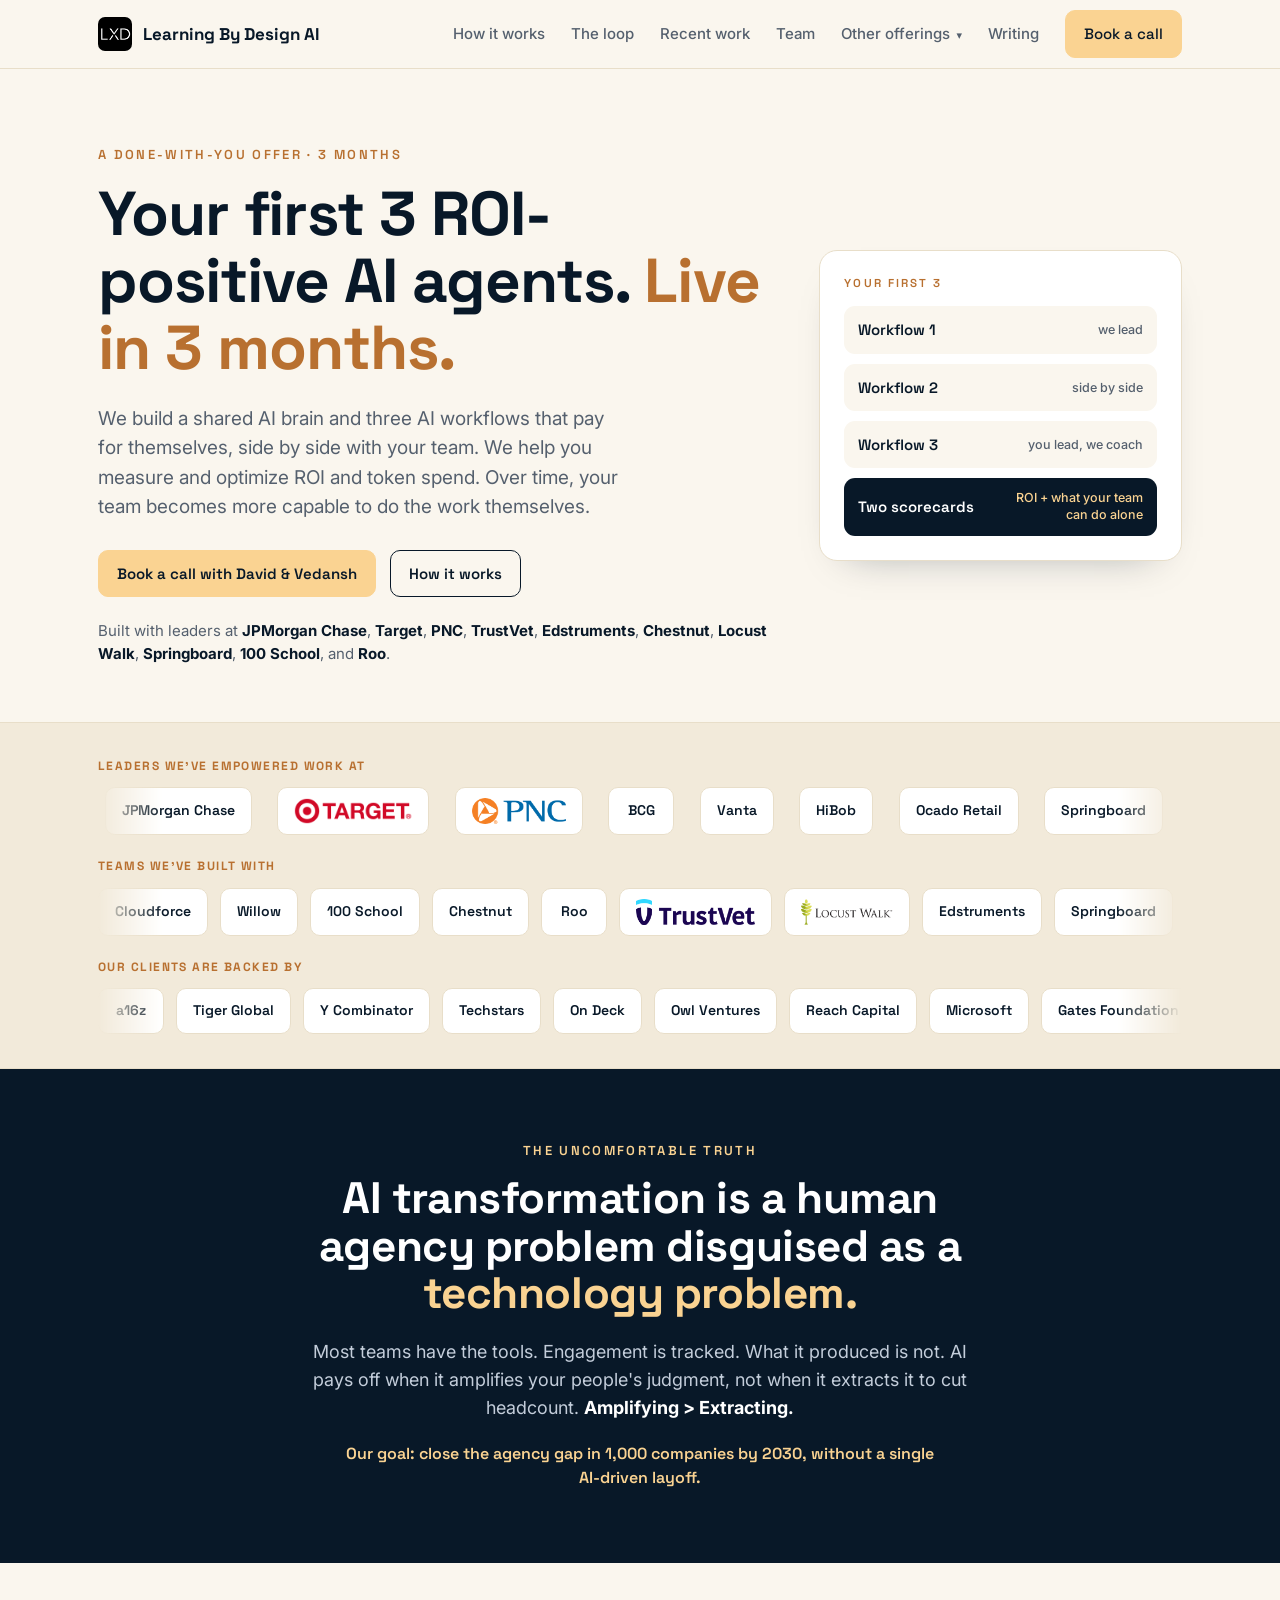
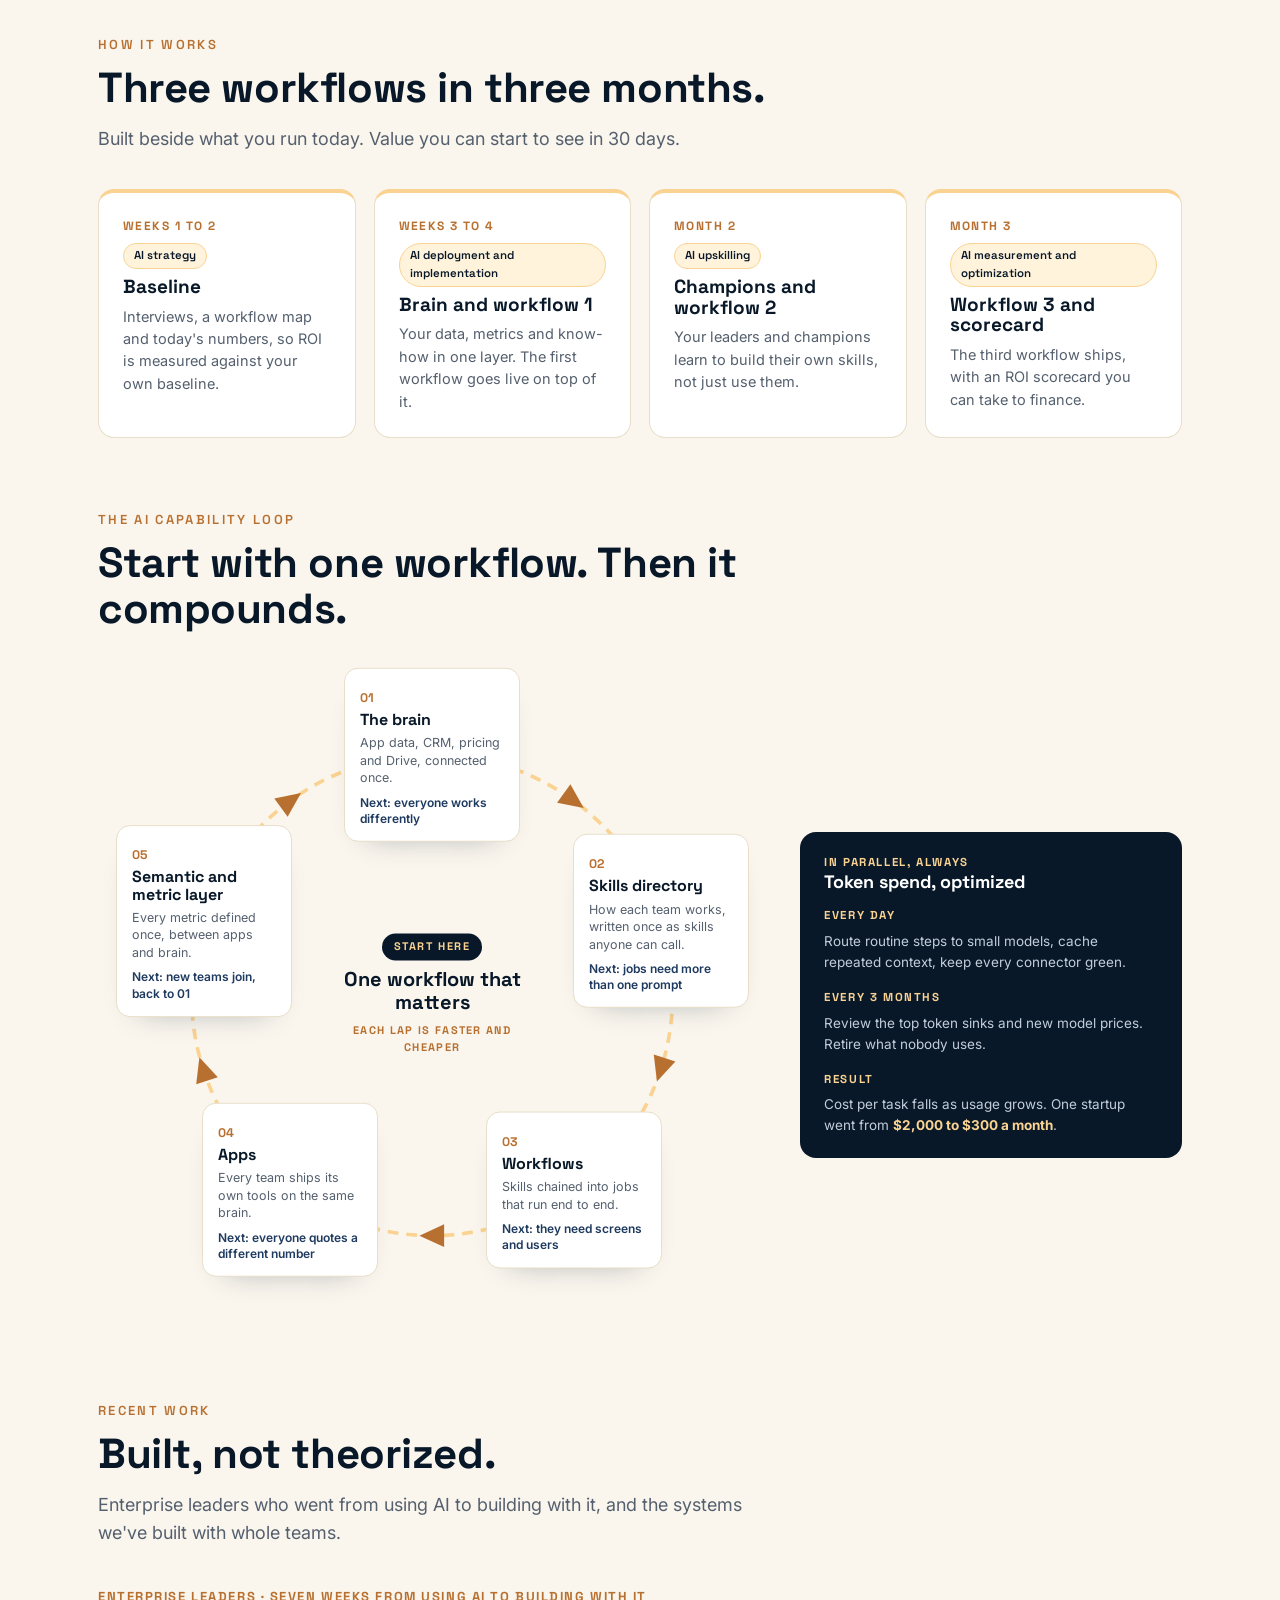
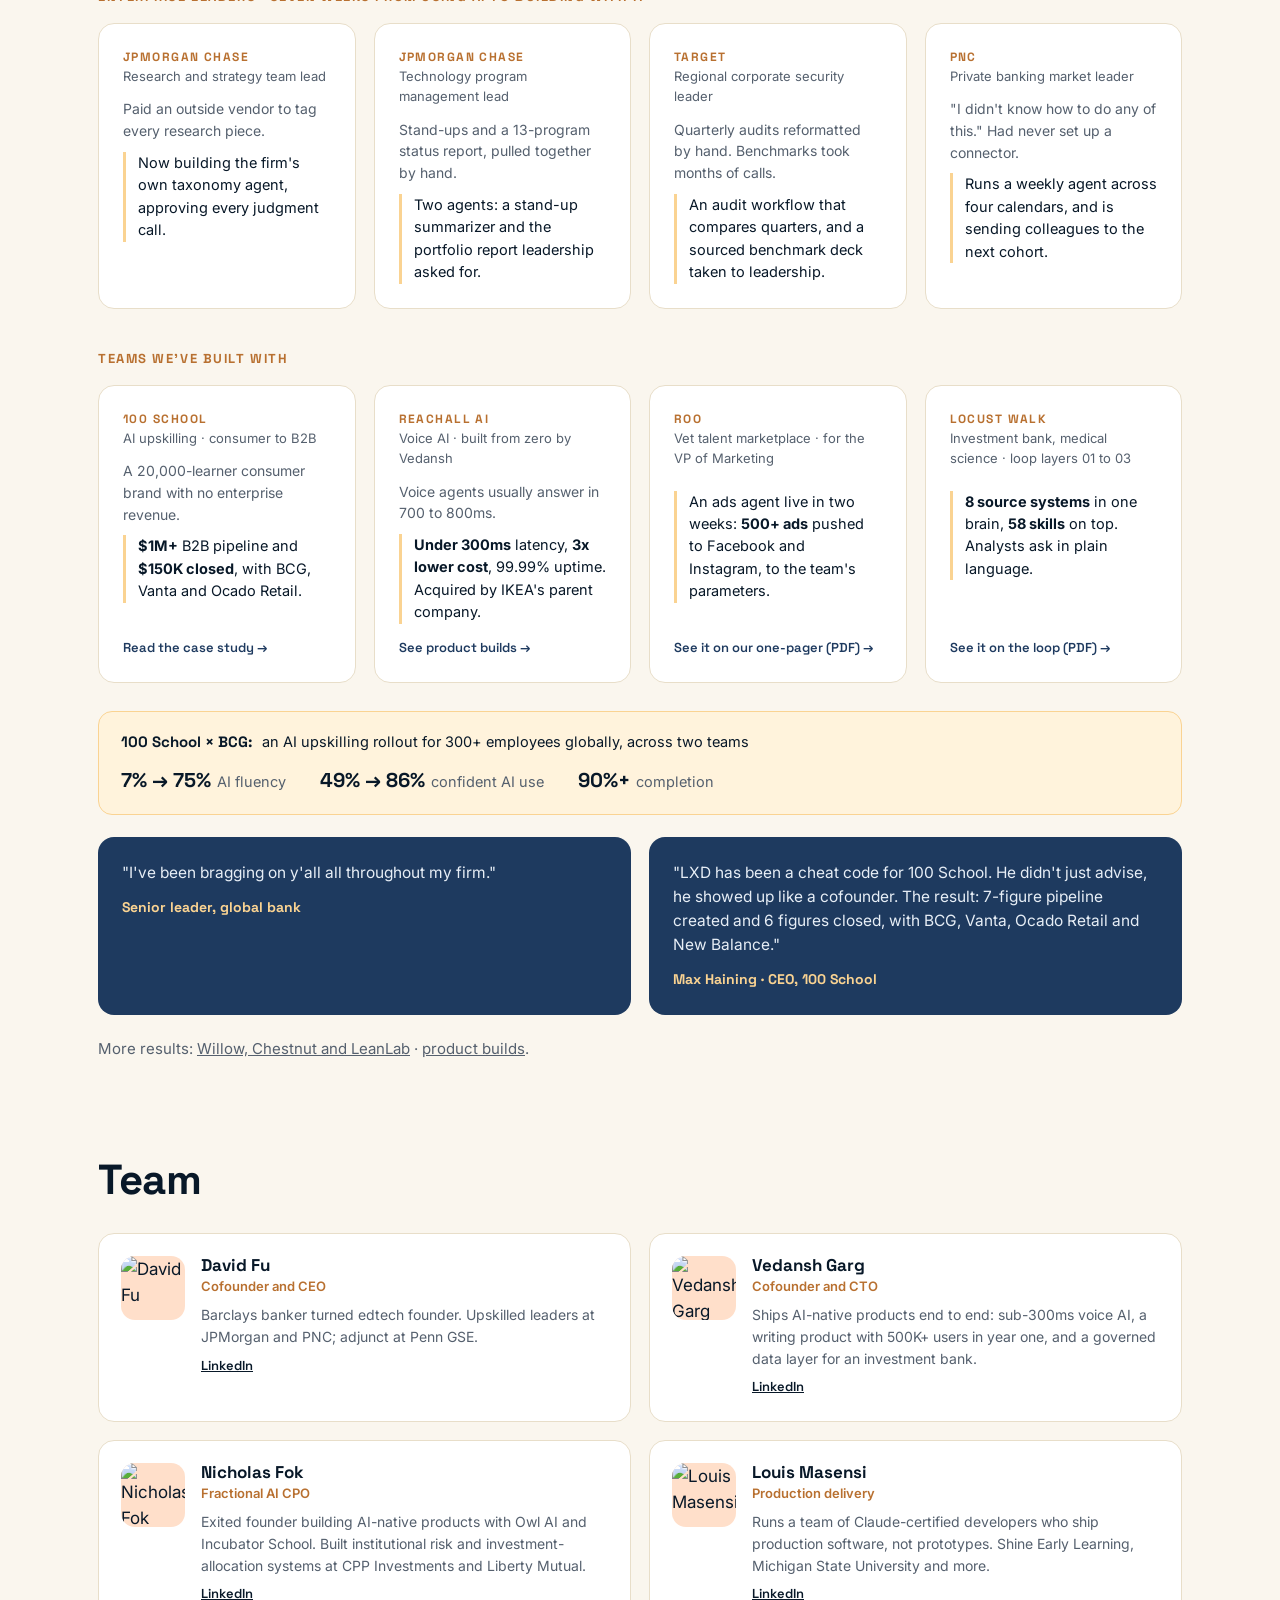
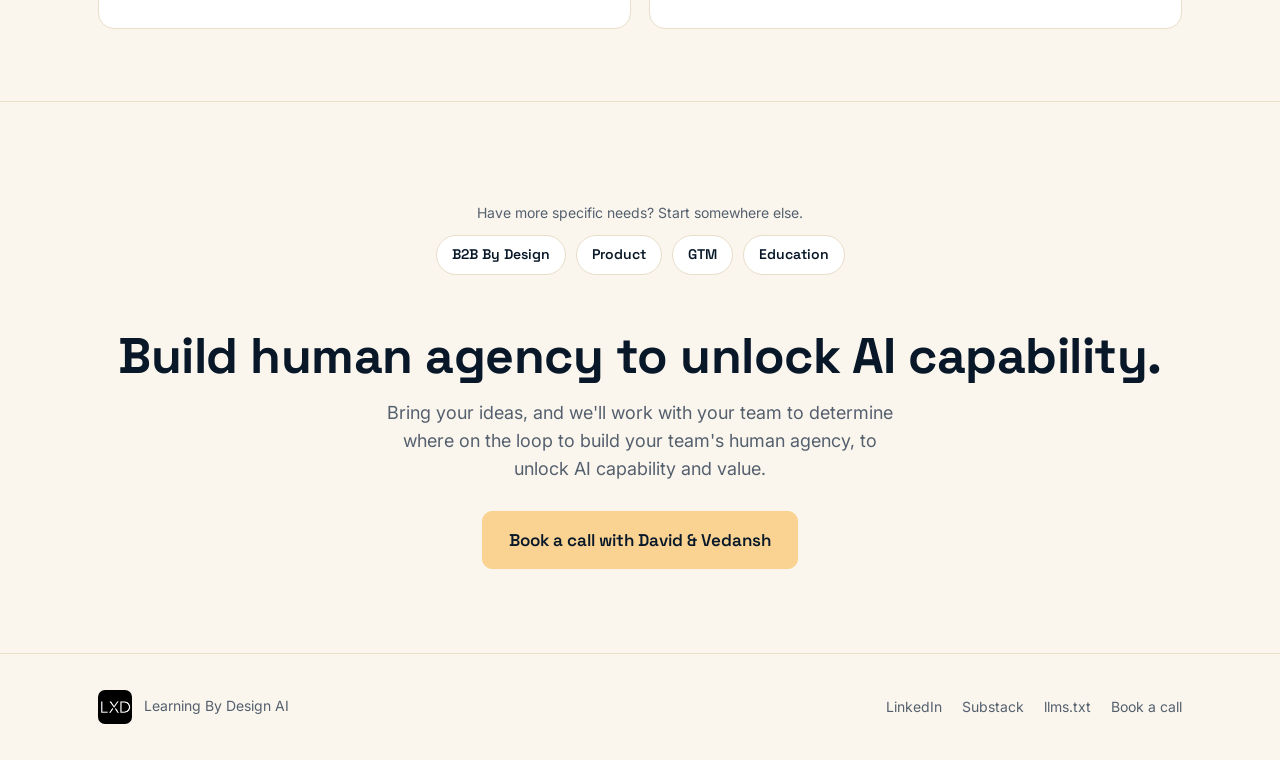
==== commit 5502d68c: "Add Vercel Web Analytics to all live pages Plain HTML site with no package.json, so this uses Vercel" ====
--- a/index.html
+++ b/index.html
@@ -56,7 +56,7 @@
       "provider": {"@id": "https://learningbydesign.ai/#org"},
       "serviceType": ["AI strategy", "AI upskilling", "AI deployment and implementation", "AI measurement and optimization"],
       "description": "A done-with-you, player-coach engagement: a diagnostic and baseline, a shared AI brain, and three AI agents or workflows in production. We lead the first, build the second side by side, and coach your team as they lead the third. Two scorecards: ROI against your baseline, and what your team can now do without us.",
-      "url": "https://learningbydesign.ai/#matrix"
+      "url": "https://learningbydesign.ai/#offer"
     },
     {
       "@type": "Person",
@@ -80,10 +80,10 @@
 
 <link rel="preconnect" href="https://fonts.googleapis.com">
 <link rel="preconnect" href="https://fonts.gstatic.com" crossorigin>
-<link href="https://fonts.googleapis.com/css2?family=Source+Serif+4:opsz,wght@8..60,500;8..60,600;8..60,700&family=Inter:wght@400;500;600;700&display=swap" rel="stylesheet">
+<link href="https://fonts.googleapis.com/css2?family=Space+Grotesk:wght@400;500;600;700&family=Inter:wght@400;500;600;700&display=swap" rel="stylesheet">
 <link rel="stylesheet" href="/css/lxd.css">
 </head>
-<body class="v3">
+<body>
 <noscript><iframe src="https://www.googletagmanager.com/ns.html?id=GTM-N28T7R3S"
 height="0" width="0" style="display:none;visibility:hidden"></iframe></noscript>
 
@@ -91,8 +91,8 @@
   <div class="wrap nav">
     <a class="brand" href="#top"><img class="logo" src="/assets/logos/lxd-mark.png" alt="LXD" width="34" height="34"> Learning By Design AI</a>
     <nav class="nav-links" id="nav" aria-label="Main">
-      <a href="#matrix">The matrix</a>
-      <a href="/loop">The loop</a>
+      <a href="#offer">How it works</a>
+      <a href="#loop">The loop</a>
       <a href="#work">Recent work</a>
       <a href="#team">Team</a>
       <details class="dd">
@@ -115,15 +115,26 @@
 
 <!-- ======= HERO ======= -->
 <section class="hero">
-  <div class="wrap">
-    <div class="eyebrow">A done-with-you offer · 3 months</div>
-    <h1>Your first 3 ROI-positive AI agents. <span class="b">Live in 3 months.</span></h1>
-    <p class="lede">We embed with your team like a fractional Chief AI Officer. Side by side, we build a shared AI brain and three AI workflows that pay for themselves, and measure ROI and token spend as we go. Over time, your team becomes more capable to do the work themselves.</p>
-    <div class="hero-cta">
-      <a class="btn gold" href="https://cal.com/davidfu/30min" data-cta="hero">Book a call with David &amp; Vedansh</a>
-      <a class="btn ghost" href="#matrix">See where you are</a>
-    </div>
-    <p class="trust">Built with leaders at <b>JPMorgan Chase</b>, <b>Target</b>, <b>PNC</b>, <b>TrustVet</b>, <b>Edstruments</b>, <b>Chestnut</b>, <b>Locust Walk</b>, <b>Springboard</b>, <b>100 School</b>, and <b>Roo</b>.</p>
+  <div class="wrap hero-grid">
+    <div>
+      <div class="eyebrow">A done-with-you offer · 3 months</div>
+      <h1>Your first 3 ROI-positive AI agents. <span class="b">Live in 3 months.</span></h1>
+      <p class="lede">We build a shared AI brain and three AI workflows that pay for themselves, side by side with your team. We help you measure and optimize ROI and token spend. Over time, your team becomes more capable to do the work themselves.</p>
+      <div class="hero-cta">
+        <a class="btn gold" href="https://cal.com/davidfu/30min" data-cta="hero">Book a call with David &amp; Vedansh</a>
+        <a class="btn ghost" href="#offer">How it works</a>
+      </div>
+      <p class="trust">Built with leaders at <b>JPMorgan Chase</b>, <b>Target</b>, <b>PNC</b>, <b>TrustVet</b>, <b>Edstruments</b>, <b>Chestnut</b>, <b>Locust Walk</b>, <b>Springboard</b>, <b>100 School</b>, and <b>Roo</b>.</p>
+    </div>
+    <div class="scorecard" aria-label="What the 3 months deliver">
+      <div class="eyebrow">Your first 3</div>
+      <ol>
+        <li>Workflow 1 <span>we lead</span></li>
+        <li>Workflow 2 <span>side by side</span></li>
+        <li>Workflow 3 <span>you lead, we coach</span></li>
+        <li class="roi">Two scorecards <span>ROI + what your team can do alone</span></li>
+      </ol>
+    </div>
   </div>
 </section>
 
@@ -131,7 +142,7 @@
 <section class="logos" aria-label="Who we've worked with">
   <div class="wrap">
     <div class="logoband">
-      <div class="lab">Leaders we've worked with</div>
+      <div class="lab">Leaders we've empowered work at</div>
       <div class="logorow marquee" style="--dur:26s">
         <div class="track">
           <div class="group">
@@ -157,97 +168,390 @@
         </div>
       </div>
     </div>
-    <!-- v3: two more logo bands (Teams we've built with, Our clients are backed by) hidden to simplify; full markup in archive/index-2026-11-17.html -->
-  </div>
-</section>
-
-<!-- ======= THE AI ROI MATRIX (component: .matrix) =======
-     Replaces the uncomfortable-truth band and the four "How it works" cards (both in archive/index-2026-11-17.html).
-     Plain HTML text so people, search engines and AI agents can all read it. -->
-<section id="matrix">
-  <div class="wrap">
-    <div class="sec-head">
-      <div class="eyebrow">The AI ROI Matrix</div>
-      <h2>Where AI returns start to compound.</h2>
-      <p>Most teams have the tools. Returns compound only when fluent people, all the way up to leadership, work on shared systems. That's why AI transformation is a human agency problem disguised as a technology problem.</p>
-    </div>
-    <div class="matrix-wrap">
-      <div class="matrix">
-        <p class="mx-key">Up means more fluent people, all the way to leadership. Right means more shared systems.</p>
-        <div class="mx-y" aria-hidden="true">People: AI fluency and leadership &uarr;</div>
-        <article class="mxq stuck">
-          <h3>Skilled but stuck</h3>
-          <p class="sub">A few highly capable people or teams. Little shared cross-functional infrastructure.</p>
-          <ul><li>Power users with their own prompts, projects and skills</li><li>ROI stays inside individual or small-team workflows</li></ul>
-        </article>
-        <article class="mxq compound">
-          <h3>Compounding systems</h3>
-          <p class="sub">Fluent at every level, running on one shared brain.</p>
-          <ul><li>Power users in key leadership roles, with a mandate</li><li>A brain (context layer) that every agent, skill, policy and access rule runs on</li></ul>
-        </article>
-        <article class="mxq pilots">
-          <h3>Scattered pilots</h3>
-          <p class="sub">Seats bought, usage uneven.</p>
-          <ul><li>Low fluency and few systems, especially outside engineering and R&amp;D</li><li>Utilization gets tracked. Value doesn't.</li></ul>
-        </article>
-        <article class="mxq nobrain">
-          <h3>Agents without a brain</h3>
-          <p class="sub">Agents built. Nothing compounds.</p>
-          <ul><li>Outside teams shipped agents that sit apart from each other</li><li>No shared context, and internal systems never mapped well enough to know what to build next</li></ul>
-        </article>
-        <div class="mx-x" aria-hidden="true">Systems: shared context and integration &rarr;</div>
-      </div>
-      <aside class="moves">
-        <div class="moves-lab">How we move you</div>
-        <div class="move"><span class="n">01</span><h3>Strategy</h3><p>Find your next ROI-positive opportunities, and set the mandate.</p><span class="dir">Points you up and right</span></div>
-        <div class="move"><span class="n">02</span><h3>Upskill</h3><p>Train and coach your team, from champions to leadership.</p><span class="dir">Moves you up &uarr;</span></div>
-        <div class="move deploy"><span class="n">03</span><h3>Deploy</h3><p>Agents plus a shared brain that compounds, at optimized cost.</p><span class="dir">Moves you right &rarr;</span><a href="/loop">How we build it: the capability loop</a></div>
+    <div class="logoband">
+      <div class="lab">Teams we've built with</div>
+      <div class="logorow marquee" style="--dur:58s">
+        <div class="track">
+          <div class="group">
+            <span class="lchip" data-name="Cloudforce"><img src="assets/logos/cloudforce.png" alt="Cloudforce" onerror="this.style.display='none';this.parentNode.classList.add('noimg')"></span>
+            <span class="lchip" data-name="Willow"><img src="assets/logos/willow.png" alt="Willow Education" onerror="this.style.display='none';this.parentNode.classList.add('noimg')"></span>
+            <span class="lchip" data-name="100 School"><img src="assets/logos/100-school.png" alt="100 School" onerror="this.style.display='none';this.parentNode.classList.add('noimg')"></span>
+            <span class="lchip inv" data-name="Chestnut"><img src="assets/logos/chestnut.png" alt="Chestnut" onerror="this.style.display='none';this.parentNode.classList.add('noimg')"></span>
+            <span class="lchip" data-name="Roo"><img src="assets/logos/roo.png" alt="Roo" onerror="this.style.display='none';this.parentNode.classList.add('noimg')"></span>
+            <span class="lchip" data-name="TrustVet"><img src="assets/logos/trustvet.png" alt="TrustVet" onerror="this.style.display='none';this.parentNode.classList.add('noimg')"></span>
+            <span class="lchip" data-name="Locust Walk"><img src="assets/logos/locust-walk.png" alt="Locust Walk" onerror="this.style.display='none';this.parentNode.classList.add('noimg')"></span>
+            <span class="lchip" data-name="Edstruments"><img src="assets/logos/edstruments.png" alt="Edstruments" onerror="this.style.display='none';this.parentNode.classList.add('noimg')"></span>
+            <span class="lchip" data-name="Springboard"><img src="assets/logos/springboard.png" alt="Springboard" onerror="this.style.display='none';this.parentNode.classList.add('noimg')"></span>
+            <span class="lchip" data-name="General Assembly"><img src="assets/logos/general-assembly.png" alt="General Assembly" onerror="this.style.display='none';this.parentNode.classList.add('noimg')"></span>
+            <span class="lchip" data-name="Reforge"><img src="assets/logos/reforge.png" alt="Reforge" onerror="this.style.display='none';this.parentNode.classList.add('noimg')"></span>
+            <span class="lchip" data-name="JFF"><img src="assets/logos/jff.png" alt="Jobs for the Future" onerror="this.style.display='none';this.parentNode.classList.add('noimg')"></span>
+            <span class="lchip" data-name="Imagine Worldwide"><img src="assets/logos/imagine-worldwide.png" alt="Imagine Worldwide" onerror="this.style.display='none';this.parentNode.classList.add('noimg')"></span>
+            <span class="lchip" data-name="Mindset Copilot"><img src="assets/logos/mindset-copilot.png" alt="Mindset Copilot" onerror="this.style.display='none';this.parentNode.classList.add('noimg')"></span>
+            <span class="lchip" data-name="Diffusion Venture Studio"><img src="assets/logos/diffusion.png" alt="Diffusion Venture Studio" onerror="this.style.display='none';this.parentNode.classList.add('noimg')"></span>
+            <span class="lchip" data-name="Promise Venture Studio"><img src="assets/logos/promise-venture-studio.png" alt="Promise Venture Studio" onerror="this.style.display='none';this.parentNode.classList.add('noimg')"></span>
+            <span class="lchip" data-name="Shine Early Learning"><img src="assets/logos/shine.png" alt="Shine Early Learning" onerror="this.style.display='none';this.parentNode.classList.add('noimg')"></span>
+            <span class="lchip" data-name="Penn GSE"><img src="assets/logos/penn-gse.png" alt="Penn GSE" onerror="this.style.display='none';this.parentNode.classList.add('noimg')"></span>
+          </div>
+          <div class="group" aria-hidden="true">
+            <span class="lchip" data-name="Cloudforce"><img loading="lazy" src="assets/logos/cloudforce.png" alt="Cloudforce" onerror="this.style.display='none';this.parentNode.classList.add('noimg')"></span>
+            <span class="lchip" data-name="Willow"><img loading="lazy" src="assets/logos/willow.png" alt="Willow Education" onerror="this.style.display='none';this.parentNode.classList.add('noimg')"></span>
+            <span class="lchip" data-name="100 School"><img loading="lazy" src="assets/logos/100-school.png" alt="100 School" onerror="this.style.display='none';this.parentNode.classList.add('noimg')"></span>
+            <span class="lchip inv" data-name="Chestnut"><img loading="lazy" src="assets/logos/chestnut.png" alt="Chestnut" onerror="this.style.display='none';this.parentNode.classList.add('noimg')"></span>
+            <span class="lchip" data-name="Roo"><img loading="lazy" src="assets/logos/roo.png" alt="Roo" onerror="this.style.display='none';this.parentNode.classList.add('noimg')"></span>
+            <span class="lchip" data-name="TrustVet"><img loading="lazy" src="assets/logos/trustvet.png" alt="TrustVet" onerror="this.style.display='none';this.parentNode.classList.add('noimg')"></span>
+            <span class="lchip" data-name="Locust Walk"><img loading="lazy" src="assets/logos/locust-walk.png" alt="Locust Walk" onerror="this.style.display='none';this.parentNode.classList.add('noimg')"></span>
+            <span class="lchip" data-name="Edstruments"><img loading="lazy" src="assets/logos/edstruments.png" alt="Edstruments" onerror="this.style.display='none';this.parentNode.classList.add('noimg')"></span>
+            <span class="lchip" data-name="Springboard"><img loading="lazy" src="assets/logos/springboard.png" alt="Springboard" onerror="this.style.display='none';this.parentNode.classList.add('noimg')"></span>
+            <span class="lchip" data-name="General Assembly"><img loading="lazy" src="assets/logos/general-assembly.png" alt="General Assembly" onerror="this.style.display='none';this.parentNode.classList.add('noimg')"></span>
+            <span class="lchip" data-name="Reforge"><img loading="lazy" src="assets/logos/reforge.png" alt="Reforge" onerror="this.style.display='none';this.parentNode.classList.add('noimg')"></span>
+            <span class="lchip" data-name="JFF"><img loading="lazy" src="assets/logos/jff.png" alt="Jobs for the Future" onerror="this.style.display='none';this.parentNode.classList.add('noimg')"></span>
+            <span class="lchip" data-name="Imagine Worldwide"><img loading="lazy" src="assets/logos/imagine-worldwide.png" alt="Imagine Worldwide" onerror="this.style.display='none';this.parentNode.classList.add('noimg')"></span>
+            <span class="lchip" data-name="Mindset Copilot"><img loading="lazy" src="assets/logos/mindset-copilot.png" alt="Mindset Copilot" onerror="this.style.display='none';this.parentNode.classList.add('noimg')"></span>
+            <span class="lchip" data-name="Diffusion Venture Studio"><img loading="lazy" src="assets/logos/diffusion.png" alt="Diffusion Venture Studio" onerror="this.style.display='none';this.parentNode.classList.add('noimg')"></span>
+            <span class="lchip" data-name="Promise Venture Studio"><img loading="lazy" src="assets/logos/promise-venture-studio.png" alt="Promise Venture Studio" onerror="this.style.display='none';this.parentNode.classList.add('noimg')"></span>
+            <span class="lchip" data-name="Shine Early Learning"><img loading="lazy" src="assets/logos/shine.png" alt="Shine Early Learning" onerror="this.style.display='none';this.parentNode.classList.add('noimg')"></span>
+            <span class="lchip" data-name="Penn GSE"><img loading="lazy" src="assets/logos/penn-gse.png" alt="Penn GSE" onerror="this.style.display='none';this.parentNode.classList.add('noimg')"></span>
+          </div>
+        </div>
+      </div>
+    </div>
+    <div class="logoband">
+      <div class="lab">Our clients are backed by</div>
+      <div class="logorow marquee" style="--dur:35s">
+        <div class="track">
+          <div class="group">
+            <span class="lchip" data-name="a16z"><img src="assets/logos/a16z.png" alt="a16z" onerror="this.style.display='none';this.parentNode.classList.add('noimg')"></span>
+            <span class="lchip" data-name="Tiger Global"><img src="assets/logos/tiger-global.png" alt="Tiger Global" onerror="this.style.display='none';this.parentNode.classList.add('noimg')"></span>
+            <span class="lchip inv" data-name="Y Combinator"><img src="assets/logos/y-combinator.svg" alt="Y Combinator" onerror="this.style.display='none';this.parentNode.classList.add('noimg')"></span>
+            <span class="lchip" data-name="Techstars"><img src="assets/logos/techstars.svg" alt="Techstars" onerror="this.style.display='none';this.parentNode.classList.add('noimg')"></span>
+            <span class="lchip" data-name="On Deck"><img src="assets/logos/on-deck.svg" alt="On Deck" onerror="this.style.display='none';this.parentNode.classList.add('noimg')"></span>
+            <span class="lchip" data-name="Owl Ventures"><img src="assets/logos/owl-ventures.webp" alt="Owl Ventures" onerror="this.style.display='none';this.parentNode.classList.add('noimg')"></span>
+            <span class="lchip" data-name="Reach Capital"><img src="assets/logos/reach-capital.png" alt="Reach Capital" onerror="this.style.display='none';this.parentNode.classList.add('noimg')"></span>
+            <span class="lchip" data-name="Microsoft"><img src="assets/logos/microsoft.svg" alt="Microsoft" onerror="this.style.display='none';this.parentNode.classList.add('noimg')"></span>
+            <span class="lchip" data-name="Gates Foundation"><img src="assets/logos/gates-foundation.png" alt="Gates Foundation" onerror="this.style.display='none';this.parentNode.classList.add('noimg')"></span>
+            <span class="lchip" data-name="Walton"><img src="assets/logos/walton.svg" alt="Walton" onerror="this.style.display='none';this.parentNode.classList.add('noimg')"></span>
+            <span class="lchip" data-name="MSDF"><img src="assets/logos/msdf.svg" alt="MSDF" onerror="this.style.display='none';this.parentNode.classList.add('noimg')"></span>
+          </div>
+          <div class="group" aria-hidden="true">
+            <span class="lchip" data-name="a16z"><img loading="lazy" src="assets/logos/a16z.png" alt="a16z" onerror="this.style.display='none';this.parentNode.classList.add('noimg')"></span>
+            <span class="lchip" data-name="Tiger Global"><img loading="lazy" src="assets/logos/tiger-global.png" alt="Tiger Global" onerror="this.style.display='none';this.parentNode.classList.add('noimg')"></span>
+            <span class="lchip inv" data-name="Y Combinator"><img loading="lazy" src="assets/logos/y-combinator.svg" alt="Y Combinator" onerror="this.style.display='none';this.parentNode.classList.add('noimg')"></span>
+            <span class="lchip" data-name="Techstars"><img loading="lazy" src="assets/logos/techstars.svg" alt="Techstars" onerror="this.style.display='none';this.parentNode.classList.add('noimg')"></span>
+            <span class="lchip" data-name="On Deck"><img loading="lazy" src="assets/logos/on-deck.svg" alt="On Deck" onerror="this.style.display='none';this.parentNode.classList.add('noimg')"></span>
+            <span class="lchip" data-name="Owl Ventures"><img loading="lazy" src="assets/logos/owl-ventures.webp" alt="Owl Ventures" onerror="this.style.display='none';this.parentNode.classList.add('noimg')"></span>
+            <span class="lchip" data-name="Reach Capital"><img loading="lazy" src="assets/logos/reach-capital.png" alt="Reach Capital" onerror="this.style.display='none';this.parentNode.classList.add('noimg')"></span>
+            <span class="lchip" data-name="Microsoft"><img loading="lazy" src="assets/logos/microsoft.svg" alt="Microsoft" onerror="this.style.display='none';this.parentNode.classList.add('noimg')"></span>
+            <span class="lchip" data-name="Gates Foundation"><img loading="lazy" src="assets/logos/gates-foundation.png" alt="Gates Foundation" onerror="this.style.display='none';this.parentNode.classList.add('noimg')"></span>
+            <span class="lchip" data-name="Walton"><img loading="lazy" src="assets/logos/walton.svg" alt="Walton" onerror="this.style.display='none';this.parentNode.classList.add('noimg')"></span>
+            <span class="lchip" data-name="MSDF"><img loading="lazy" src="assets/logos/msdf.svg" alt="MSDF" onerror="this.style.display='none';this.parentNode.classList.add('noimg')"></span>
+          </div>
+        </div>
+      </div>
+    </div>
+  </div>
+</section>
+
+<!-- ======= PREVIOUS LOGO SECTION (Claude SMB Trainer version), kept for reference =======
+<section class="logos">
+  <div class="wrap">
+    <div class="sec-head reveal">
+      <div class="eyebrow">Track record</div>
+      <h2>The company we keep.</h2>
+    </div>
+    <div class="logoband reveal">
+      <div class="lab">Clients we've worked with</div>
+      <div class="logorow">
+        <span class="lchip" data-name="General Assembly"><img src="assets/logos/general-assembly.png" alt="General Assembly" onerror="this.style.display='none';this.parentNode.classList.add('noimg')"></span><span class="lchip" data-name="Springboard"><img src="assets/logos/springboard.png" alt="Springboard" onerror="this.style.display='none';this.parentNode.classList.add('noimg')"></span><span class="lchip" data-name="Cloudforce"><img src="assets/logos/cloudforce.png" alt="Cloudforce" onerror="this.style.display='none';this.parentNode.classList.add('noimg')"></span>
+        <span class="lchip" data-name="100 School"><img src="assets/logos/100-school.png" alt="100 School" onerror="this.style.display='none';this.parentNode.classList.add('noimg')"></span><span class="lchip" data-name="Reforge"><img src="assets/logos/reforge.png" alt="Reforge" onerror="this.style.display='none';this.parentNode.classList.add('noimg')"></span><span class="lchip dark" data-name="African Leadership Group"><img src="assets/logos/alx.png" alt="African Leadership Group" onerror="this.style.display='none';this.parentNode.classList.add('noimg')"></span>
+        <span class="lchip" data-name="Willow"><img src="assets/logos/willow.png" alt="Willow" onerror="this.style.display='none';this.parentNode.classList.add('noimg')"></span><span class="lchip" data-name="Quizizz"><img src="assets/logos/quizizz.svg" alt="Quizizz" onerror="this.style.display='none';this.parentNode.classList.add('noimg')"></span><span class="lchip" data-name="Penn GSE"><img src="assets/logos/penn-gse.png" alt="Penn GSE" onerror="this.style.display='none';this.parentNode.classList.add('noimg')"></span>
+        <span class="lchip" data-name="Shine Early Learning"><img src="assets/logos/shine.png" alt="Shine Early Learning" onerror="this.style.display='none';this.parentNode.classList.add('noimg')"></span><span class="lchip" data-name="Promise Venture Studio"><img src="assets/logos/promise-venture-studio.png" alt="Promise Venture Studio" onerror="this.style.display='none';this.parentNode.classList.add('noimg')"></span><span class="lchip" data-name="Diffusion Venture Studio"><img src="assets/logos/diffusion.png" alt="Diffusion Venture Studio" onerror="this.style.display='none';this.parentNode.classList.add('noimg')"></span>
+        <span class="lchip" data-name="Mindset Copilot"><img src="assets/logos/mindset-copilot.png" alt="Mindset Copilot" onerror="this.style.display='none';this.parentNode.classList.add('noimg')"></span>
+      </div>
+    </div>
+    <div class="logoband reveal">
+      <div class="lab">We've upskilled leaders in product &amp; AI from</div>
+      <div class="logorow">
+        <span class="lchip" data-name="Google"><img src="assets/logos/google.svg" alt="Google" onerror="this.style.display='none';this.parentNode.classList.add('noimg')"></span><span class="lchip" data-name="Handshake"><img src="assets/logos/handshake.svg" alt="Handshake" onerror="this.style.display='none';this.parentNode.classList.add('noimg')"></span><span class="lchip" data-name="JPMorgan"><img src="assets/logos/jpmorgan.svg" alt="JPMorgan" onerror="this.style.display='none';this.parentNode.classList.add('noimg')"></span>
+        <span class="lchip" data-name="BCG"><img src="assets/logos/bcg.webp" alt="BCG" onerror="this.style.display='none';this.parentNode.classList.add('noimg')"></span><span class="lchip" data-name="Vanta"><img src="assets/logos/vanta.png" alt="Vanta" onerror="this.style.display='none';this.parentNode.classList.add('noimg')"></span><span class="lchip" data-name="Ocado Retail"><img src="assets/logos/ocado.png" alt="Ocado Retail" onerror="this.style.display='none';this.parentNode.classList.add('noimg')"></span><span class="lchip" data-name="HiBob"><img src="assets/logos/hibob.png" alt="HiBob" onerror="this.style.display='none';this.parentNode.classList.add('noimg')"></span>
+        <span class="lchip" data-name="Disney"><img src="assets/logos/disney.svg" alt="Disney" onerror="this.style.display='none';this.parentNode.classList.add('noimg')"></span>
+      </div>
+    </div>
+    <div class="logoband reveal">
+      <div class="lab">Our clients are backed by</div>
+      <div class="logorow">
+        <span class="lchip" data-name="a16z"><img src="assets/logos/a16z.png" alt="a16z" onerror="this.style.display='none';this.parentNode.classList.add('noimg')"></span><span class="lchip" data-name="Tiger Global"><img src="assets/logos/tiger-global.png" alt="Tiger Global" onerror="this.style.display='none';this.parentNode.classList.add('noimg')"></span><span class="lchip dark" data-name="Y Combinator"><img src="assets/logos/y-combinator.svg" alt="Y Combinator" onerror="this.style.display='none';this.parentNode.classList.add('noimg')"></span>
+        <span class="lchip" data-name="Techstars"><img src="assets/logos/techstars.svg" alt="Techstars" onerror="this.style.display='none';this.parentNode.classList.add('noimg')"></span><span class="lchip" data-name="On Deck"><img src="assets/logos/on-deck.svg" alt="On Deck" onerror="this.style.display='none';this.parentNode.classList.add('noimg')"></span><span class="lchip" data-name="Owl Ventures"><img src="assets/logos/owl-ventures.webp" alt="Owl Ventures" onerror="this.style.display='none';this.parentNode.classList.add('noimg')"></span>
+        <span class="lchip" data-name="Reach Capital"><img src="assets/logos/reach-capital.png" alt="Reach Capital" onerror="this.style.display='none';this.parentNode.classList.add('noimg')"></span><span class="lchip" data-name="Microsoft"><img src="assets/logos/microsoft.svg" alt="Microsoft" onerror="this.style.display='none';this.parentNode.classList.add('noimg')"></span><span class="lchip" data-name="Gates Foundation"><img src="assets/logos/gates-foundation.png" alt="Gates Foundation" onerror="this.style.display='none';this.parentNode.classList.add('noimg')"></span>
+        <span class="lchip" data-name="Walton"><img src="assets/logos/walton.svg" alt="Walton" onerror="this.style.display='none';this.parentNode.classList.add('noimg')"></span><span class="lchip" data-name="MSDF"><img src="assets/logos/msdf.svg" alt="MSDF" onerror="this.style.display='none';this.parentNode.classList.add('noimg')"></span>
+      </div>
+    </div>
+    <div class="logoband reveal">
+      <div class="lab">Leaders we've upskilled with AI come from<span class="sub">education · startup &amp; investing nonprofits · networks · small &amp; medium businesses</span></div>
+      <div class="logorow">
+        <span class="lchip" data-name="Johns Hopkins"><img src="assets/logos/johns-hopkins.png" alt="Johns Hopkins" onerror="this.style.display='none';this.parentNode.classList.add('noimg')"></span><span class="lchip" data-name="Ward Infinity"><img src="assets/logos/ward-infinity.jpg" alt="Ward Infinity" onerror="this.style.display='none';this.parentNode.classList.add('noimg')"></span><span class="lchip" data-name="Penn GSE"><img src="assets/logos/penn-gse.png" alt="Penn GSE" onerror="this.style.display='none';this.parentNode.classList.add('noimg')"></span>
+        <span class="lchip" data-name="Imagine Worldwide"><img src="assets/logos/imagine-worldwide.png" alt="Imagine Worldwide" onerror="this.style.display='none';this.parentNode.classList.add('noimg')"></span><span class="lchip" data-name="Coherent Math"><img src="assets/logos/coherent-math.png" alt="Coherent Math" onerror="this.style.display='none';this.parentNode.classList.add('noimg')"></span><span class="lchip" data-name="XtraMath"><img src="assets/logos/xtramath.png" alt="XtraMath" onerror="this.style.display='none';this.parentNode.classList.add('noimg')"></span>
+        <span class="lchip inv" data-name="School Harbor"><img src="assets/logos/school-harbor.png" alt="School Harbor" onerror="this.style.display='none';this.parentNode.classList.add('noimg')"></span><span class="lchip" data-name="Kids Grit"><img src="assets/logos/kids-grit.png" alt="Kids Grit" onerror="this.style.display='none';this.parentNode.classList.add('noimg')"></span><span class="lchip inv" data-name="Chestnut"><img src="assets/logos/chestnut.png" alt="Chestnut" onerror="this.style.display='none';this.parentNode.classList.add('noimg')"></span>
+        <span class="lchip inv" data-name="Harbinger Lane"><img src="assets/logos/harbinger-lane.png" alt="Harbinger Lane" onerror="this.style.display='none';this.parentNode.classList.add('noimg')"></span><span class="lchip" data-name="Started"><img src="assets/logos/started.png" alt="Started" onerror="this.style.display='none';this.parentNode.classList.add('noimg')"></span><span class="lchip inv" data-name="StartEd"><img src="assets/logos/started-etw.png" alt="StartEd" onerror="this.style.display='none';this.parentNode.classList.add('noimg')"></span>
+        <span class="lchip" data-name="Evergreen Education AI"><img src="assets/logos/evergreen-education-ai.png" alt="Evergreen Education AI" onerror="this.style.display='none';this.parentNode.classList.add('noimg')"></span><span class="lchip" data-name="Promise Venture Studio"><img src="assets/logos/promise-venture-studio.png" alt="Promise Venture Studio" onerror="this.style.display='none';this.parentNode.classList.add('noimg')"></span><span class="lchip" data-name="Transcend Network"><img src="assets/logos/transcend-network.png" alt="Transcend Network" onerror="this.style.display='none';this.parentNode.classList.add('noimg')"></span>
+        <span class="lchip inv" data-name="Angel Squad"><img src="assets/logos/angel-squad.png" alt="Angel Squad" onerror="this.style.display='none';this.parentNode.classList.add('noimg')"></span><span class="lchip" data-name="FOHE"><img src="assets/logos/fohe.png" alt="FOHE" onerror="this.style.display='none';this.parentNode.classList.add('noimg')"></span>
+        <span class="lchip" data-name="Springboard"><img src="assets/logos/springboard.png" alt="Springboard" onerror="this.style.display='none';this.parentNode.classList.add('noimg')"></span><span class="lchip" data-name="100 School"><img src="assets/logos/100-school.png" alt="100 School" onerror="this.style.display='none';this.parentNode.classList.add('noimg')"></span><span class="lchip" data-name="Instituto Sol"><img src="assets/logos/instituto-sol.png" alt="Instituto Sol" onerror="this.style.display='none';this.parentNode.classList.add('noimg')"></span>
+        <span class="lchip" data-name="Programadores do Amanhã"><img src="assets/logos/programadores-do-amanha.png" alt="Programadores do Amanhã" onerror="this.style.display='none';this.parentNode.classList.add('noimg')"></span><span class="lchip" data-name="Devsnest"><img src="assets/logos/devsnest.png" alt="Devsnest" onerror="this.style.display='none';this.parentNode.classList.add('noimg')"></span>
+      </div>
+    </div>
+  </div>
+</section>
+======= END PREVIOUS LOGO SECTION ======= -->
+
+<!-- ======= THE UNCOMFORTABLE TRUTH ======= -->
+<section class="band-dark">
+  <div class="wrap reveal">
+    <div class="eyebrow">The uncomfortable truth</div>
+    <h2>AI transformation is a human agency problem disguised as a <span class="g">technology problem.</span></h2>
+    <p>Most teams have the tools. Engagement is tracked. What it produced is not. AI pays off when it amplifies your people's judgment, not when it extracts it to cut headcount. <b>Amplifying &gt; Extracting.</b></p>
+    <p class="goal">Our goal: close the agency gap in 1,000 companies by 2030, without a single AI-driven layoff.</p>
+  </div>
+</section>
+
+<!-- ======= HOW IT WORKS ======= -->
+<section id="offer">
+  <div class="wrap">
+    <div class="sec-head reveal">
+      <div class="eyebrow">How it works</div>
+      <h2>Three workflows in three months.</h2>
+      <p>Built beside what you run today. Value you can start to see in 30 days.</p>
+    </div>
+    <div class="cards four">
+      <article class="card step reveal">
+        <div class="k">Weeks 1 to 2</div>
+        <span class="tag">AI strategy</span>
+        <h3>Baseline</h3>
+        <p>Interviews, a workflow map and today's numbers, so ROI is measured against your own baseline.</p>
+      </article>
+      <article class="card step reveal">
+        <div class="k">Weeks 3 to 4</div>
+        <span class="tag">AI deployment and implementation</span>
+        <h3>Brain and workflow 1</h3>
+        <p>Your data, metrics and know-how in one layer. The first workflow goes live on top of it.</p>
+      </article>
+      <article class="card step reveal">
+        <div class="k">Month 2</div>
+        <span class="tag">AI upskilling</span>
+        <h3>Champions and workflow 2</h3>
+        <p>Your leaders and champions learn to build their own skills, not just use them.</p>
+      </article>
+      <article class="card step reveal">
+        <div class="k">Month 3</div>
+        <span class="tag">AI measurement and optimization</span>
+        <h3>Workflow 3 and scorecard</h3>
+        <p>The third workflow ships, with an ROI scorecard you can take to finance.</p>
+      </article>
+    </div>
+  </div>
+</section>
+
+<!-- ======= THE AI CAPABILITY LOOP (component: .loop) ======= -->
+<section id="loop" style="padding-top:0">
+  <div class="wrap">
+    <div class="sec-head reveal">
+      <div class="eyebrow">The AI capability loop</div>
+      <h2>Start with one workflow. Then it compounds.</h2>
+      <!-- <p>Every layer creates the need for the next. We build each one before you hit the wall, and keep token spend falling the whole way.</p> -->
+    </div>
+    <div class="loop-wrap reveal">
+      <div class="loop-ring">
+        <svg class="ring" viewBox="0 0 100 100" aria-hidden="true">
+          <circle cx="50" cy="50" r="36"/>
+        <path d="M-1.8,-1.7 L1.9,0 L-1.8,1.7 Z" transform="translate(71.16,20.88) rotate(36)"/>
+        <path d="M-1.8,-1.7 L1.9,0 L-1.8,1.7 Z" transform="translate(84.24,61.12) rotate(108)"/>
+        <path d="M-1.8,-1.7 L1.9,0 L-1.8,1.7 Z" transform="translate(50,86) rotate(180)"/>
+        <path d="M-1.8,-1.7 L1.9,0 L-1.8,1.7 Z" transform="translate(15.76,61.12) rotate(252)"/>
+        <path d="M-1.8,-1.7 L1.9,0 L-1.8,1.7 Z" transform="translate(28.84,20.88) rotate(324)"/>
+        </svg>
+        <div class="loop-hub">
+          <b>Start here</b>
+          <span class="t">One workflow that matters</span>
+          <span class="s">Each lap is faster and cheaper</span>
+        </div>
+        <ol class="loop-nodes">
+        <li class="loop-node" style="--x:50%;--y:14%">
+          <span class="n">01</span><h3>The brain</h3>
+          <p>App data, CRM, pricing and Drive, connected once.</p>
+          <span class="next">Next: everyone works differently</span>
+        </li>
+        <li class="loop-node" style="--x:84.2%;--y:38.9%">
+          <span class="n">02</span><h3>Skills directory</h3>
+          <p>How each team works, written once as skills anyone can call.</p>
+          <span class="next">Next: jobs need more than one prompt</span>
+        </li>
+        <li class="loop-node" style="--x:71.2%;--y:79.1%">
+          <span class="n">03</span><h3>Workflows</h3>
+          <p>Skills chained into jobs that run end to end.</p>
+          <span class="next">Next: they need screens and users</span>
+        </li>
+        <li class="loop-node" style="--x:28.8%;--y:79.1%">
+          <span class="n">04</span><h3>Apps</h3>
+          <p>Every team ships its own tools on the same brain.</p>
+          <span class="next">Next: everyone quotes a different number</span>
+        </li>
+        <li class="loop-node" style="--x:15.8%;--y:38.9%">
+          <span class="n">05</span><h3>Semantic and metric layer</h3>
+          <p>Every metric defined once, between apps and brain.</p>
+          <span class="next">Next: new teams join, back to 01</span>
+        </li>
+        </ol>
+      </div>
+      <aside class="loop-tokens side">
+        <div><div class="k">In parallel, always</div><h3>Token spend, optimized</h3></div>
+        <div><div class="k">Every day</div><p>Route routine steps to small models, cache repeated context, keep every connector green.</p></div>
+        <div><div class="k">Every 3 months</div><p>Review the top token sinks and new model prices. Retire what nobody uses.</p></div>
+        <div><div class="k">Result</div><p>Cost per task falls as usage grows. One startup went from <b>$2,000 to $300 a month</b>.</p></div>
       </aside>
     </div>
-    <p class="plan"><b>The 3 months, player-coach style.</b> Weeks 1 to 2: strategy and a baseline. Then we lead workflow 1, build workflow 2 together, and coach your team as they lead workflow 3. Two scorecards at the end: ROI, and what your team can now do without us.</p>
-  </div>
-</section>
+    <!-- <a class="loop-dl" href="/assets/pdfs/lxd-ai-capability-loop.pdf">Download the loop (PDF) &rarr;</a> -->
+  </div>
+</section>
+
+<!-- ======= LOOP, ROW VERSION (saved; styles still in lxd.css as .loop) =======
+<section id="loop" style="padding-top:0">
+  <div class="wrap">
+    <div class="sec-head reveal">
+      <div class="eyebrow">The AI capability loop</div>
+      <h2>Start with one workflow. Then it compounds.</h2>
+      <p>Every layer creates the need for the next. We build each one before you hit the wall, and keep token spend falling the whole way.</p>
+    </div>
+    <div class="loop reveal">
+      <div class="loop-start"><b>Start here</b> One workflow that matters</div>
+      <ol class="loop-layers">
+        <li class="loop-layer">
+          <span class="n">01</span><h3>The brain</h3>
+          <p>App data, CRM, pricing and Drive, connected once. Nobody re-uploads a doc.</p>
+          <span class="next">Next: everyone works differently</span>
+        </li>
+        <li class="loop-layer">
+          <span class="n">02</span><h3>Skills directory</h3>
+          <p>How each team works, written once as skills anyone can call.</p>
+          <span class="next">Next: jobs need more than one prompt</span>
+        </li>
+        <li class="loop-layer">
+          <span class="n">03</span><h3>Workflows</h3>
+          <p>Skills chained into jobs that run end to end: reports, prep, outreach.</p>
+          <span class="next">Next: they need screens and users</span>
+        </li>
+        <li class="loop-layer">
+          <span class="n">04</span><h3>Apps</h3>
+          <p>Every team ships its own tools on the same brain, with one login.</p>
+          <span class="next">Next: everyone quotes a different number</span>
+        </li>
+        <li class="loop-layer">
+          <span class="n">05</span><h3>Semantic and metric layer</h3>
+          <p>Every metric defined once, between your apps and the brain.</p>
+          <span class="next">Next: new teams join, back to 01</span>
+        </li>
+      </ol>
+      <div class="loop-return" aria-hidden="true"><span>Each lap is faster and cheaper</span></div>
+      <div class="loop-tokens">
+        <div><div class="k">In parallel, always</div><h3>Token spend, optimized</h3></div>
+        <div><div class="k">Every day</div><p>Route routine steps to small models, cache repeated context, keep every connector green.</p></div>
+        <div><div class="k">Result</div><p>Cost per task falls as usage grows. One startup went from <b>$2,000 to $300 a month</b>.</p></div>
+      </div>
+      <a class="loop-dl" href="/assets/pdfs/lxd-ai-capability-loop.pdf">Download the loop (PDF) &rarr;</a>
+    </div>
+  </div>
+</section>
+======= END LOOP ROW VERSION ======= -->
 
 <!-- ======= RECENT WORK ======= -->
-<section id="work">
-  <div class="wrap">
-    <div class="sec-head">
-      <h2>Recent work</h2>
-    </div>
-    <div class="worklist">
-      <article class="wrow">
-        <div><div class="org">JPMorgan Chase</div><div class="who">Two team leads · upskill</div></div>
-        <p>One is replacing an outside tagging vendor with the firm's own taxonomy agent. The other built a stand-up summarizer and the 13-program portfolio report leadership asked for.</p>
-      </article>
-      <article class="wrow">
-        <div><div class="org">PNC</div><div class="who">Private banking market leader · upskill</div></div>
-        <p>"I didn't know how to do any of this." Now runs a weekly agent across four calendars, and is sending colleagues to the next cohort.</p>
-      </article>
-      <article class="wrow">
-        <div><div class="org">Locust Walk</div><div class="who">Investment bank, medical science · deploy</div></div>
-        <p><b>8 source systems</b> in one brain, <b>58 skills</b> on top. Analysts ask in plain language. <a href="/loop">See the loop</a></p>
-      </article>
-      <article class="wrow">
-        <div><div class="org">100 School &times; BCG</div><div class="who">300+ employees globally · upskill at scale</div></div>
-        <p>AI fluency went from <b>7% to 75%</b>, and confident AI use from <b>49% to 86%</b>, with <b>90%+</b> completion across two teams.</p>
-      </article>
-    </div>
-    <figure class="pull">
-      <blockquote>"He didn't just advise, he showed up like a cofounder. The result: 7-figure pipeline created and 6 figures closed, with BCG, Vanta, Ocado Retail and New Balance."</blockquote>
-      <figcaption>Max Haining, CEO, 100 School</figcaption>
-    </figure>
-    <p class="note">More results: <a href="/gtm">Willow, Chestnut and LeanLab</a> · <a href="/product">product builds, including ReachAll AI</a>.</p>
+<section id="work" style="padding-top:0">
+  <div class="wrap">
+    <div class="sec-head reveal">
+      <div class="eyebrow">Recent work</div>
+      <h2>Built, not theorized.</h2>
+      <p>Enterprise leaders who went from using AI to building with it, and the systems we've built with whole teams.</p>
+    </div>
+    <div class="group-label reveal">Enterprise leaders · seven weeks from using AI to building with it</div>
+    <div class="cards four">
+      <article class="card case reveal">
+        <div class="k">JPMorgan Chase</div>
+        <div class="who">Research and strategy team lead</div>
+        <p class="before">Paid an outside vendor to tag every research piece.</p>
+        <p class="after">Now building the firm's own taxonomy agent, approving every judgment call.</p>
+      </article>
+      <article class="card case reveal">
+        <div class="k">JPMorgan Chase</div>
+        <div class="who">Technology program management lead</div>
+        <p class="before">Stand-ups and a 13-program status report, pulled together by hand.</p>
+        <p class="after">Two agents: a stand-up summarizer and the portfolio report leadership asked for.</p>
+      </article>
+      <article class="card case reveal">
+        <div class="k">Target</div>
+        <div class="who">Regional corporate security leader</div>
+        <p class="before">Quarterly audits reformatted by hand. Benchmarks took months of calls.</p>
+        <p class="after">An audit workflow that compares quarters, and a sourced benchmark deck taken to leadership.</p>
+      </article>
+      <article class="card case reveal">
+        <div class="k">PNC</div>
+        <div class="who">Private banking market leader</div>
+        <p class="before">"I didn't know how to do any of this." Had never set up a connector.</p>
+        <p class="after">Runs a weekly agent across four calendars, and is sending colleagues to the next cohort.</p>
+      </article>
+    </div>
+    <div class="group-label reveal">Teams we've built with</div>
+    <div class="cards four">
+      <article class="card case reveal">
+        <div class="k">100 School</div>
+        <div class="who">AI upskilling · consumer to B2B</div>
+        <p class="before">A 20,000-learner consumer brand with no enterprise revenue.</p>
+        <p class="after"><b>$1M+</b> B2B pipeline and <b>$150K closed</b>, with BCG, Vanta and Ocado Retail.</p>
+        <a class="src" href="/b2b#full-story">Read the case study &rarr;</a>
+      </article>
+      <article class="card case reveal">
+        <div class="k">ReachAll AI</div>
+        <div class="who">Voice AI · built from zero by Vedansh</div>
+        <p class="before">Voice agents usually answer in 700 to 800ms.</p>
+        <p class="after"><b>Under 300ms</b> latency, <b>3x lower cost</b>, 99.99% uptime. Acquired by IKEA's parent company.</p>
+        <a class="src" href="/product">See product builds &rarr;</a>
+      </article>
+      <article class="card case reveal">
+        <div class="k">Roo</div>
+        <div class="who">Vet talent marketplace · for the VP of Marketing</div>
+        <p class="after">An ads agent live in two weeks: <b>500+ ads</b> pushed to Facebook and Instagram, to the team's parameters.</p>
+        <a class="src" href="/assets/pdfs/lxd-one-pager.pdf">See it on our one-pager (PDF) &rarr;</a>
+      </article>
+      <article class="card case reveal">
+        <div class="k">Locust Walk</div>
+        <div class="who">Investment bank, medical science · loop layers 01 to 03</div>
+        <p class="after"><b>8 source systems</b> in one brain, <b>58 skills</b> on top. Analysts ask in plain language.</p>
+        <a class="src" href="/assets/pdfs/lxd-ai-capability-loop.pdf">See it on the loop (PDF) &rarr;</a>
+      </article>
+    </div>
+    <div class="stats reveal">
+      <span class="lead"><b>100 School &times; BCG:</b> an AI upskilling rollout for 300+ employees globally, across two teams</span>
+      <span><b>7% &rarr; 75%</b>AI fluency</span>
+      <span><b>49% &rarr; 86%</b>confident AI use</span>
+      <span><b>90%+</b>completion</span>
+    </div>
+    <div class="qgrid">
+      <figure class="quote reveal">
+        <blockquote>"I've been bragging on y'all all throughout my firm."</blockquote>
+        <figcaption>Senior leader, global bank</figcaption>
+      </figure>
+      <figure class="quote reveal">
+        <blockquote>"LXD has been a cheat code for 100 School. He didn't just advise, he showed up like a cofounder. The result: 7-figure pipeline created and 6 figures closed, with BCG, Vanta, Ocado Retail and New Balance."</blockquote>
+        <figcaption>Max Haining · CEO, 100 School</figcaption>
+      </figure>
+    </div>
+    <p class="note">More results: <a href="/gtm">Willow, Chestnut and LeanLab</a> · <a href="/product">product builds</a>.</p>
   </div>
 </section>
 
 <!-- ======= TEAM ======= -->
-<section id="team">
-  <div class="wrap">
-    <div class="sec-head">
+<section id="team" style="padding-top:0">
+  <div class="wrap">
+    <div class="sec-head reveal">
       <h2>Team</h2>
     </div>
     <div class="team-grid">
-      <div class="person">
+      <div class="person reveal">
         <div class="av"><img src="assets/team/david.jpg" alt="David Fu" loading="lazy"></div>
         <div>
           <h3>David Fu</h3>
@@ -256,7 +560,7 @@
           <a href="https://www.linkedin.com/in/davidthefu/" target="_blank" rel="noopener">LinkedIn</a>
         </div>
       </div>
-      <div class="person">
+      <div class="person reveal">
         <div class="av"><img src="assets/team/vedansh.jpg" alt="Vedansh Garg" loading="lazy"></div>
         <div>
           <h3>Vedansh Garg</h3>
@@ -265,18 +569,41 @@
           <a href="https://www.linkedin.com/in/vedanshgarg/" target="_blank" rel="noopener">LinkedIn</a>
         </div>
       </div>
-    </div>
-    <p class="also">With <a href="https://www.linkedin.com/in/nickfok/" target="_blank" rel="noopener">Nicholas Fok</a>, fractional AI CPO, and <a href="https://www.linkedin.com/in/louis-masensi/" target="_blank" rel="noopener">Louis Masensi</a>, who runs our team of Claude-certified production developers.</p>
+      <div class="person reveal">
+        <div class="av"><img src="assets/team/nicholas.jpg" alt="Nicholas Fok" loading="lazy"></div>
+        <div>
+          <h3>Nicholas Fok</h3>
+          <div class="role">Fractional AI CPO</div>
+          <p>Exited founder building AI-native products with Owl AI and Incubator School. Built institutional risk and investment-allocation systems at CPP Investments and Liberty Mutual.</p>
+          <a href="https://www.linkedin.com/in/nickfok/" target="_blank" rel="noopener">LinkedIn</a>
+        </div>
+      </div>
+      <div class="person reveal">
+        <div class="av"><img src="assets/team/louis.jpg" alt="Louis Masensi" loading="lazy"></div>
+        <div>
+          <h3>Louis Masensi</h3>
+          <div class="role">Production delivery</div>
+          <p>Runs a team of Claude-certified developers who ship production software, not prototypes. Shine Early Learning, Michigan State University and more.</p>
+          <a href="https://www.linkedin.com/in/louis-masensi/" target="_blank" rel="noopener">LinkedIn</a>
+        </div>
+      </div>
+    </div>
   </div>
 </section>
 
 <!-- ======= MORE WAYS + FINAL CTA ======= -->
 <section class="final" id="contact">
   <div class="wrap">
+    <p class="more">Have more specific needs? Start somewhere else.</p>
+    <div class="chips">
+      <a class="chip" href="/b2b">B2B By Design</a>
+      <a class="chip" href="/product">Product</a>
+      <a class="chip" href="/gtm">GTM</a>
+      <a class="chip" href="/education">Education</a>
+    </div>
     <h2>Build human agency to unlock AI capability.</h2>
-    <p>Bring your ideas, and we'll work with your team to determine where on the matrix to build your team's human agency, to unlock AI capability and value.</p>
+    <p>Bring your ideas, and we'll work with your team to determine where on the loop to build your team's human agency, to unlock AI capability and value.</p>
     <a class="btn gold" href="https://cal.com/davidfu/30min" data-cta="final" style="font-size:17px;padding:15px 26px">Book a call with David &amp; Vedansh</a>
-    <p class="more">Have more specific needs? Start somewhere else: <a href="/b2b">B2B By Design</a> · <a href="/product">Product</a> · <a href="/gtm">GTM</a> · <a href="/education">Education</a></p>
   </div>
 </section>
 
@@ -309,5 +636,10 @@
   },{threshold:.12});
   document.querySelectorAll('.reveal').forEach(function(el){io.observe(el)});
 </script>
+<!-- Vercel Web Analytics (page views + UTM tracking) -->
+<script>
+  window.va = window.va || function () { (window.vaq = window.vaq || []).push(arguments); };
+</script>
+<script defer src="/_vercel/insights/script.js"></script>
 </body>
 </html>
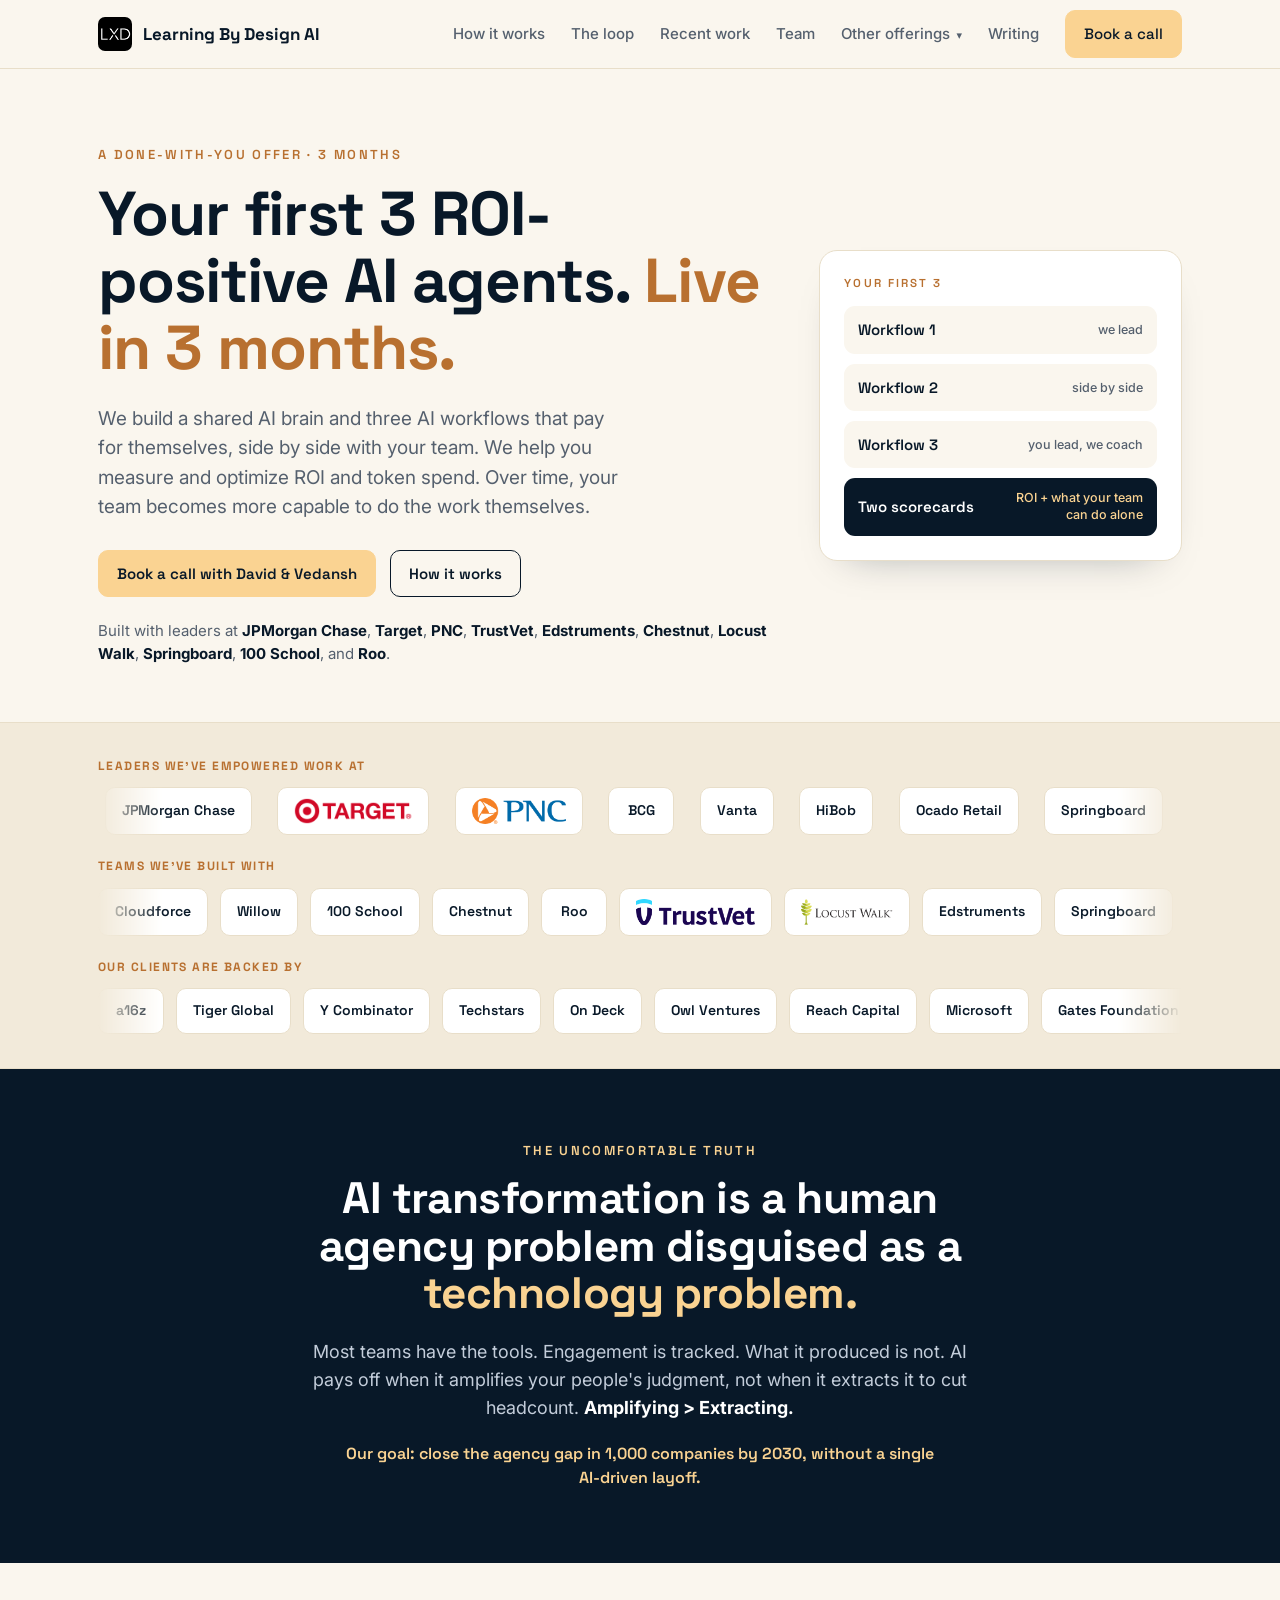
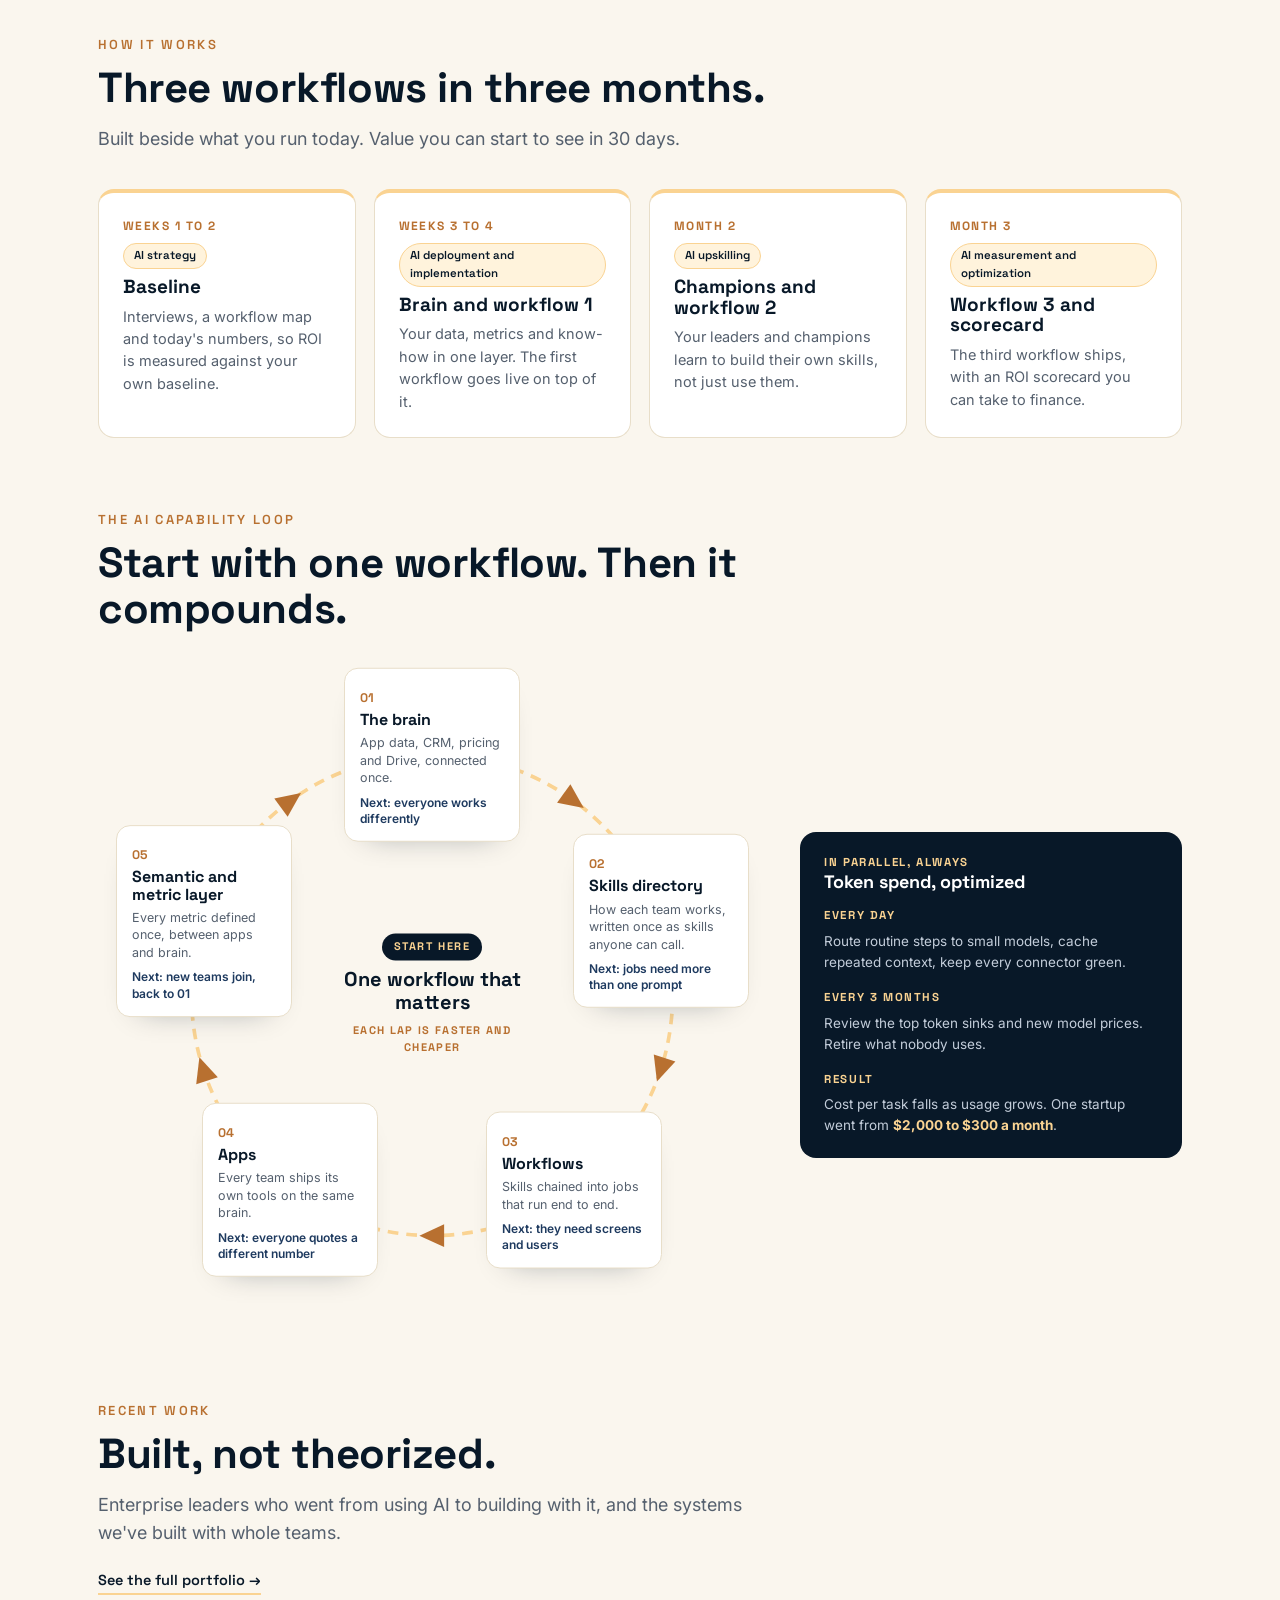
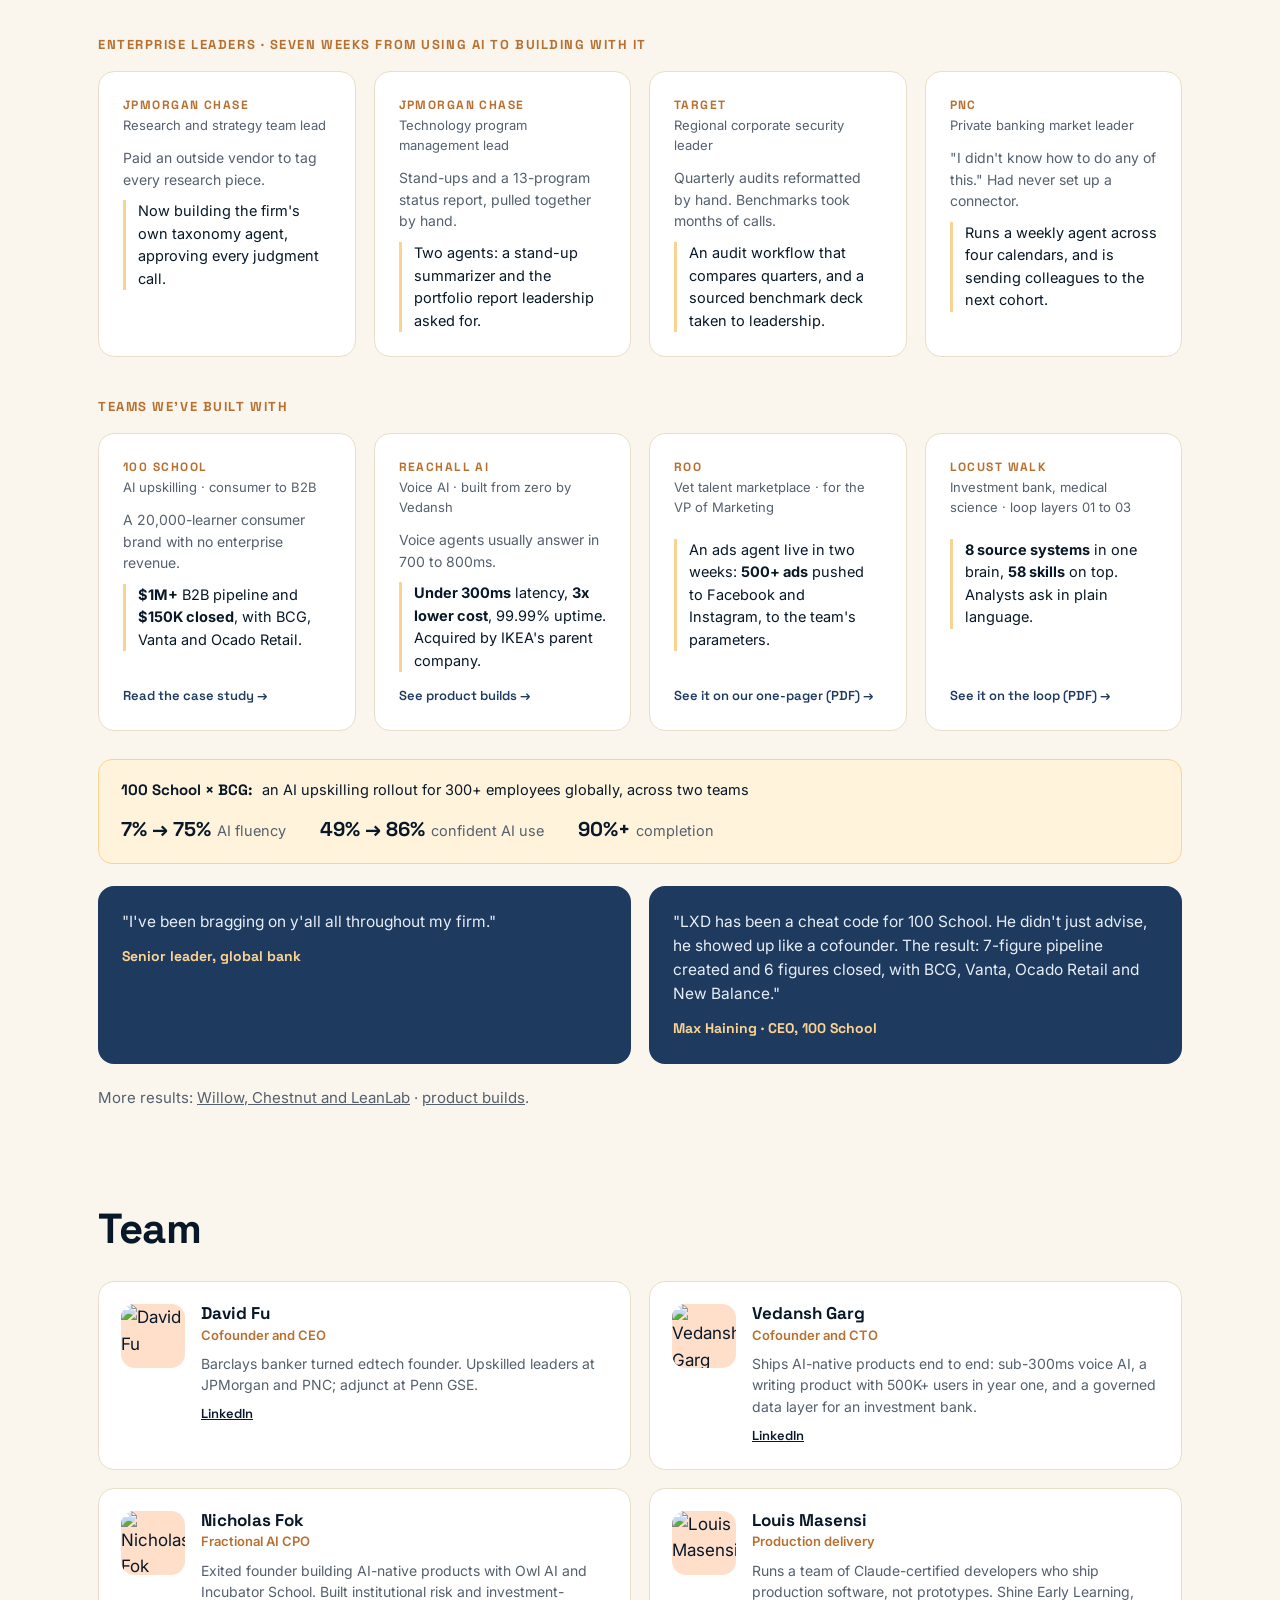
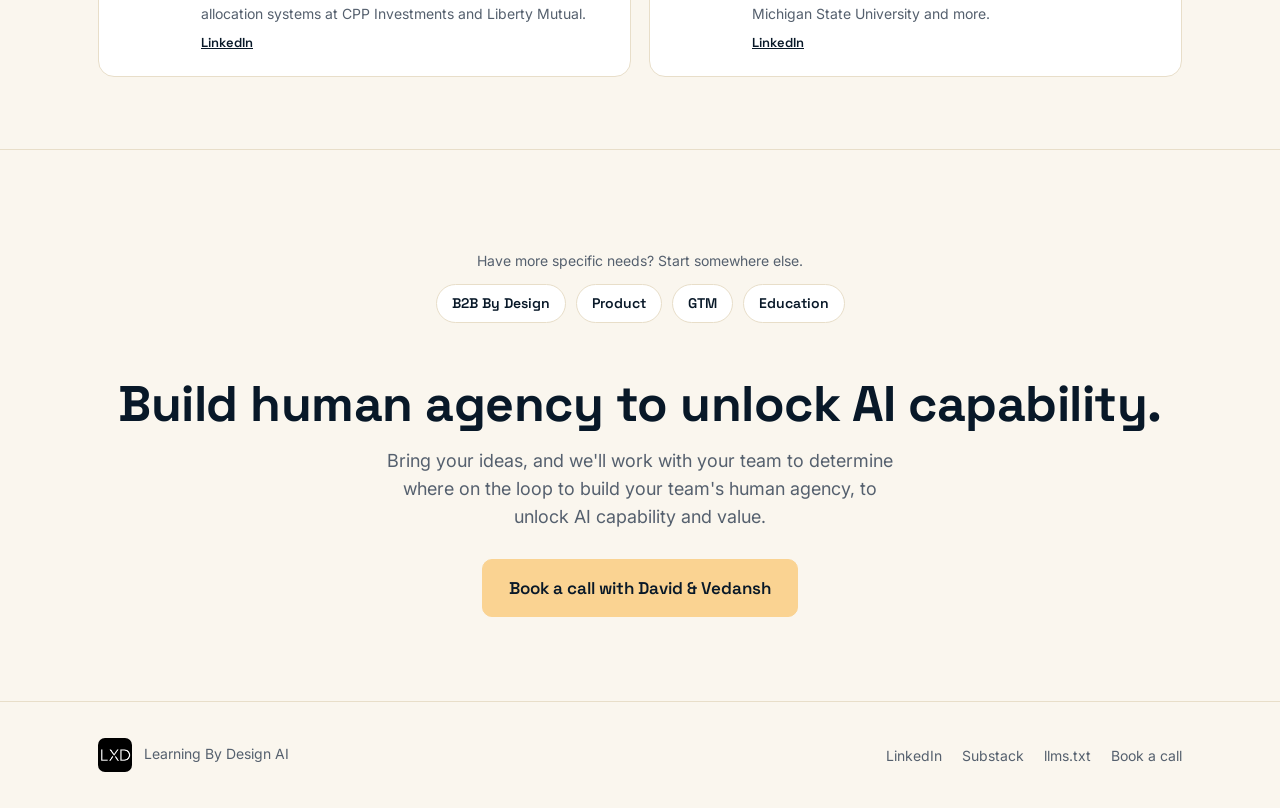
==== commit 8c65dc63: "Portfolio go-live: indexable, in sitemap and llms.txt, linked from homepage Recent work Co-Authored-" ====
--- a/index.html
+++ b/index.html
@@ -82,6 +82,12 @@
 <link rel="preconnect" href="https://fonts.gstatic.com" crossorigin>
 <link href="https://fonts.googleapis.com/css2?family=Space+Grotesk:wght@400;500;600;700&family=Inter:wght@400;500;600;700&display=swap" rel="stylesheet">
 <link rel="stylesheet" href="/css/lxd.css">
+<script>
+  window.va = window.va || function () { 
+    (window.vaq = window.vaq || []).push(arguments); 
+  };
+</script>
+<script defer src="/_vercel/insights/script.js"></script>
 </head>
 <body>
 <noscript><iframe src="https://www.googletagmanager.com/ns.html?id=GTM-N28T7R3S"
@@ -467,6 +473,7 @@
       <div class="eyebrow">Recent work</div>
       <h2>Built, not theorized.</h2>
       <p>Enterprise leaders who went from using AI to building with it, and the systems we've built with whole teams.</p>
+      <a class="loop-dl" href="/portfolio" style="margin-top:4px">See the full portfolio &rarr;</a>
     </div>
     <div class="group-label reveal">Enterprise leaders · seven weeks from using AI to building with it</div>
     <div class="cards four">
@@ -636,10 +643,5 @@
   },{threshold:.12});
   document.querySelectorAll('.reveal').forEach(function(el){io.observe(el)});
 </script>
-<!-- Vercel Web Analytics (page views + UTM tracking) -->
-<script>
-  window.va = window.va || function () { (window.vaq = window.vaq || []).push(arguments); };
-</script>
-<script defer src="/_vercel/insights/script.js"></script>
 </body>
 </html>
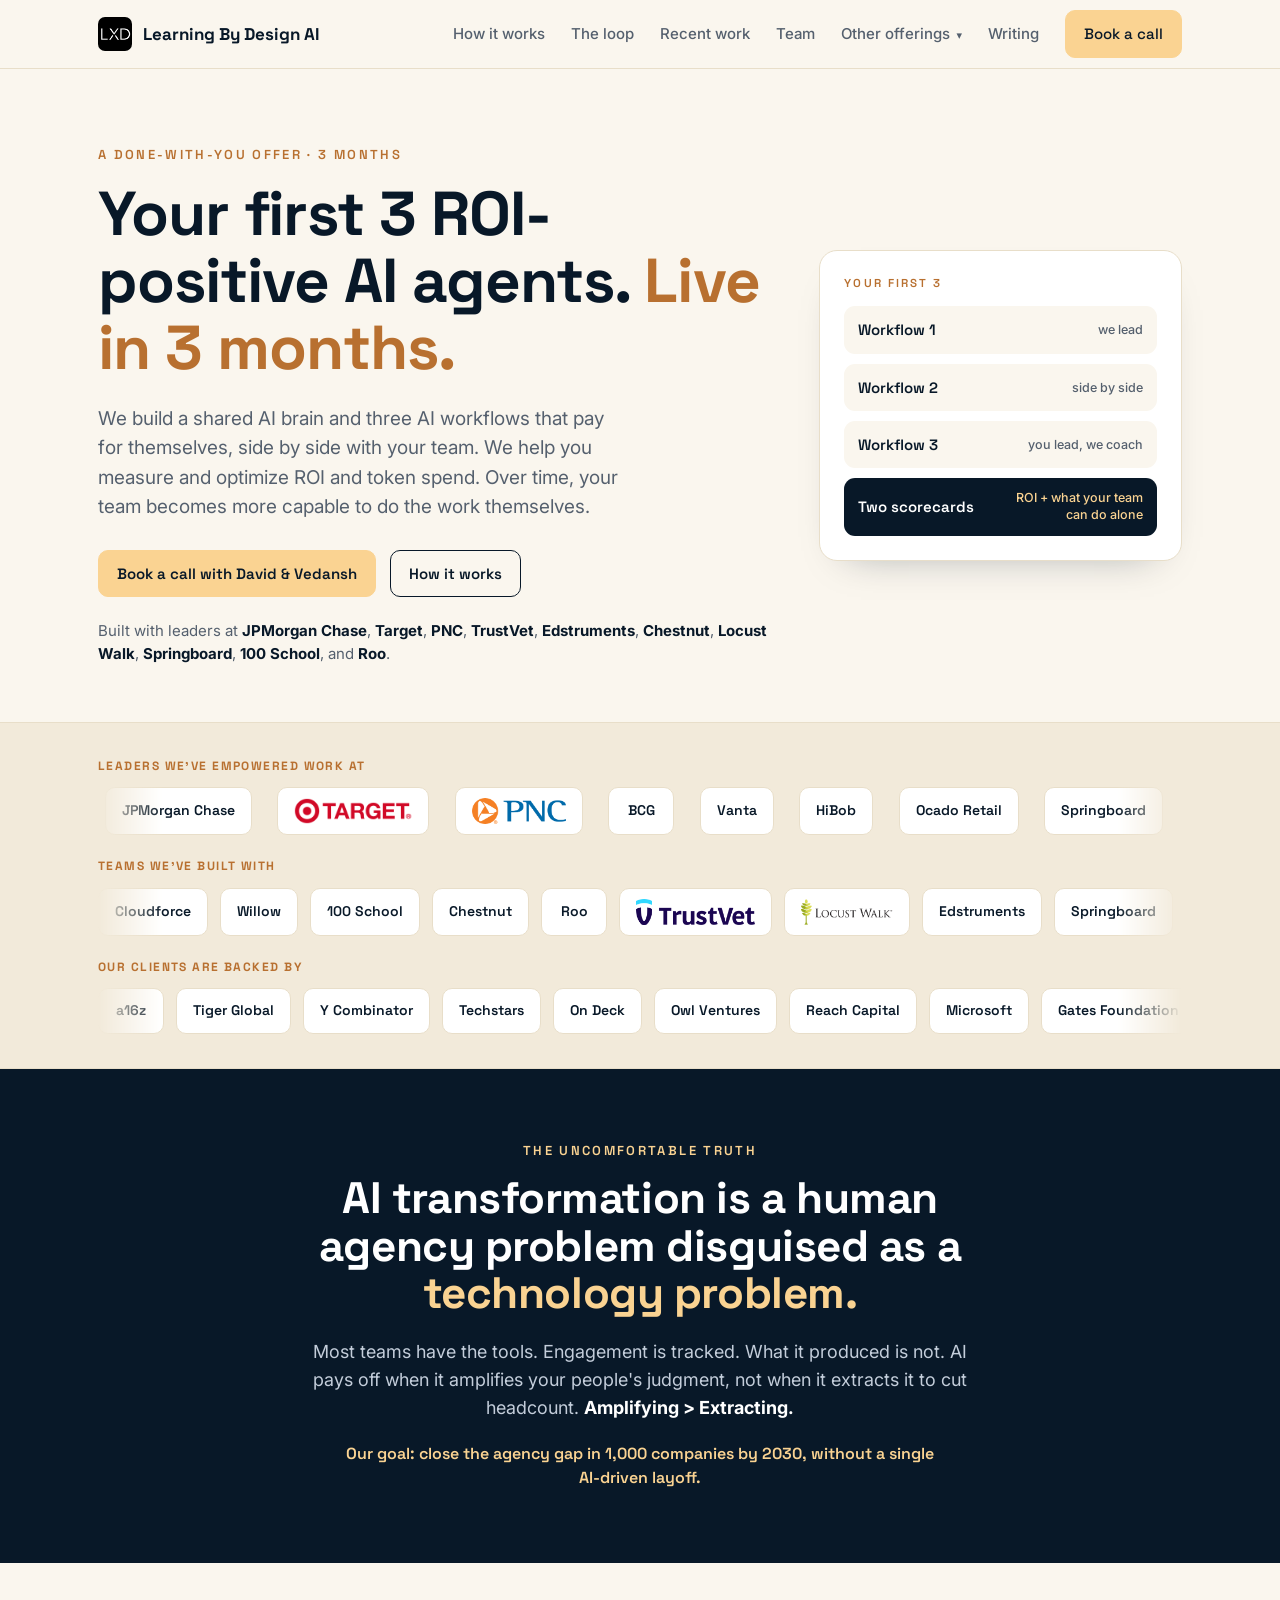
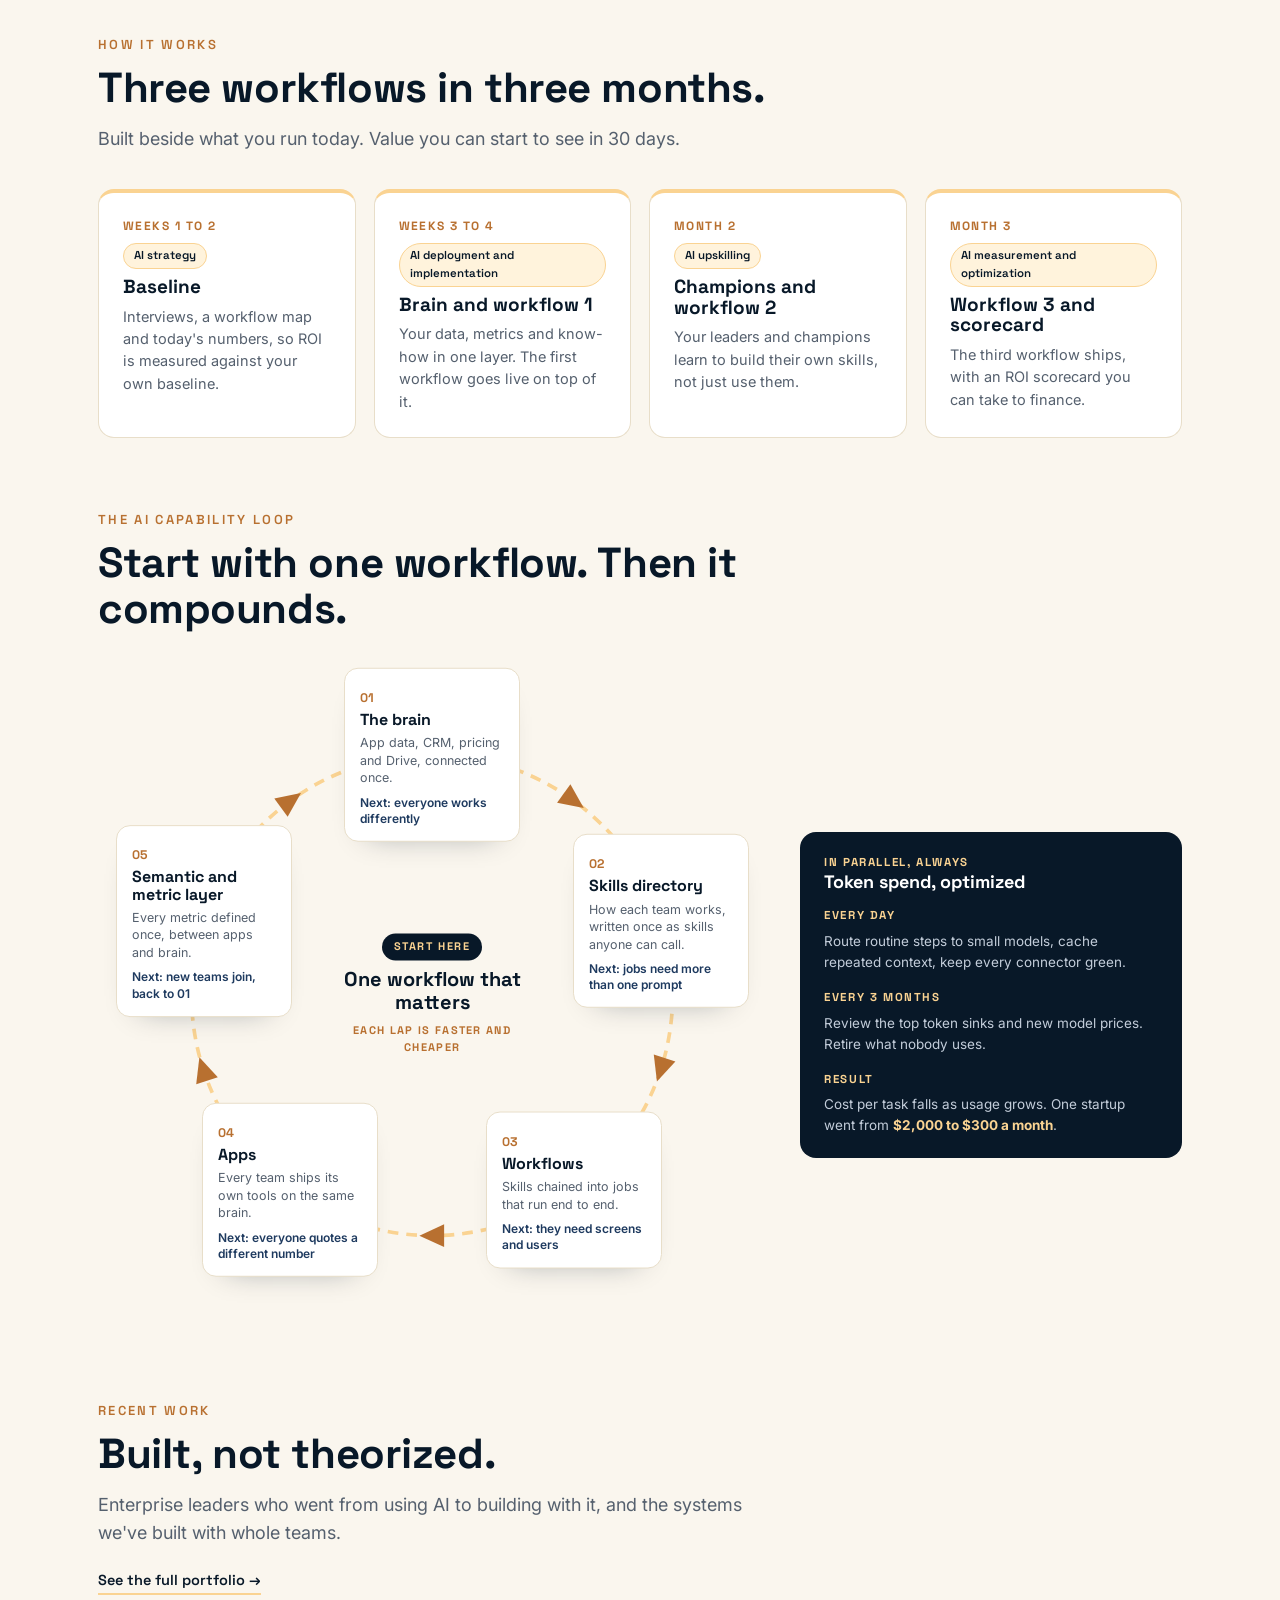
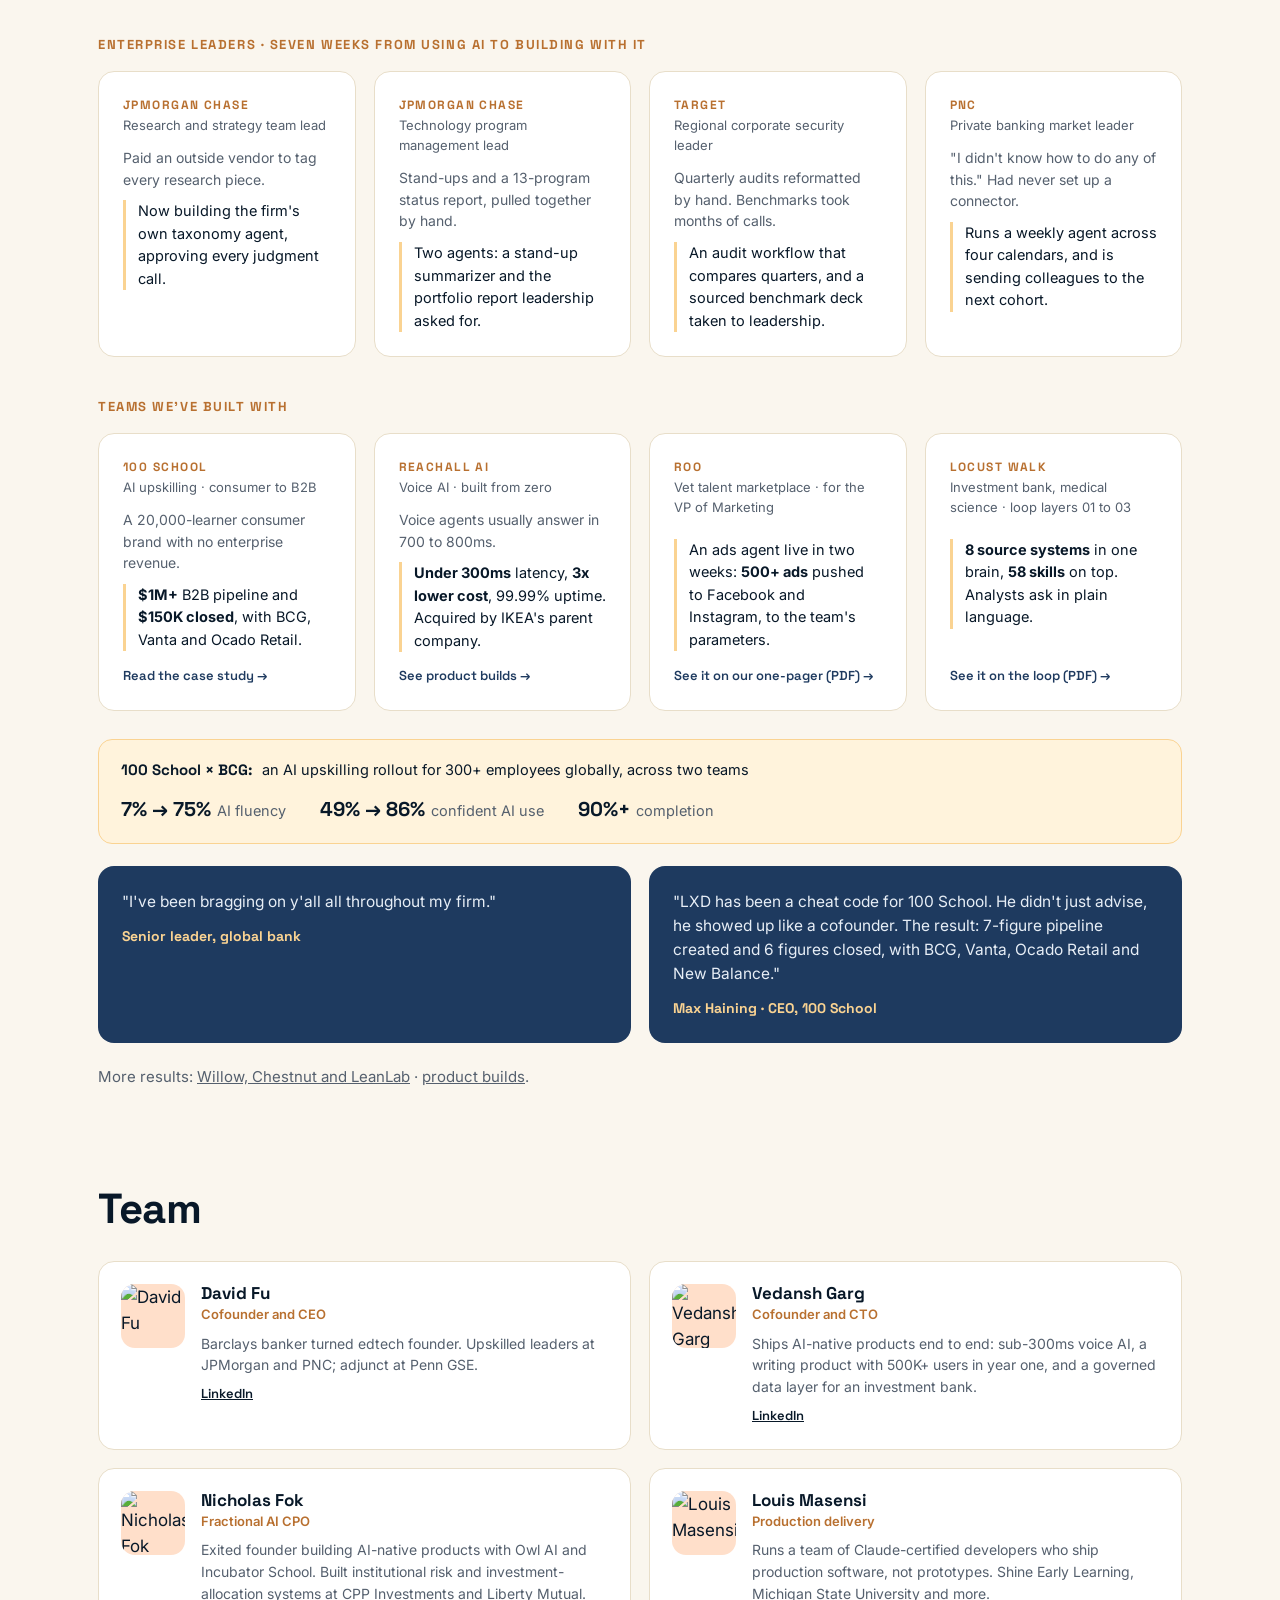
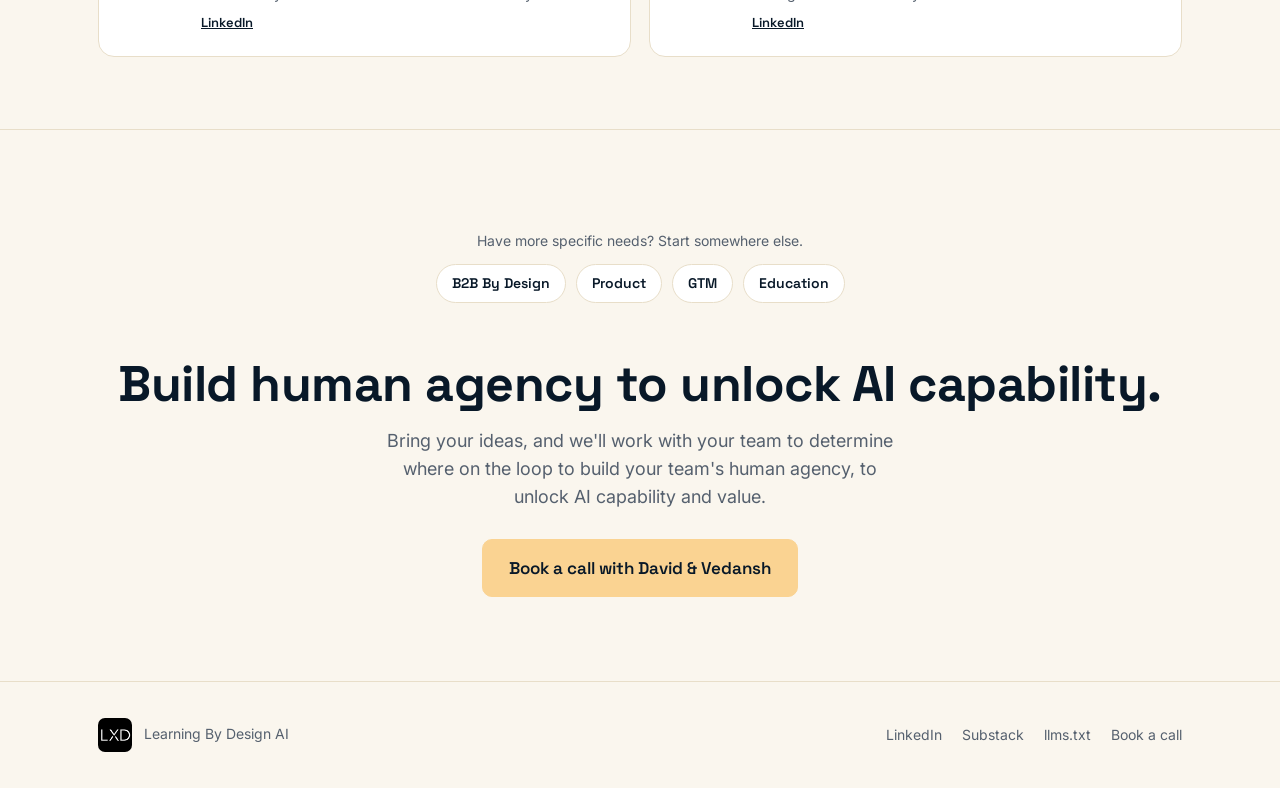
==== commit 48fe7a70: "ReachAll: say 'we built' on the homepage card and in llms.txt Co-Authored-By: Claude Fable 5.2 <nore" ====
--- a/index.html
+++ b/index.html
@@ -513,7 +513,7 @@
       </article>
       <article class="card case reveal">
         <div class="k">ReachAll AI</div>
-        <div class="who">Voice AI · built from zero by Vedansh</div>
+        <div class="who">Voice AI · built from zero</div>
         <p class="before">Voice agents usually answer in 700 to 800ms.</p>
         <p class="after"><b>Under 300ms</b> latency, <b>3x lower cost</b>, 99.99% uptime. Acquired by IKEA's parent company.</p>
         <a class="src" href="/product">See product builds &rarr;</a>
